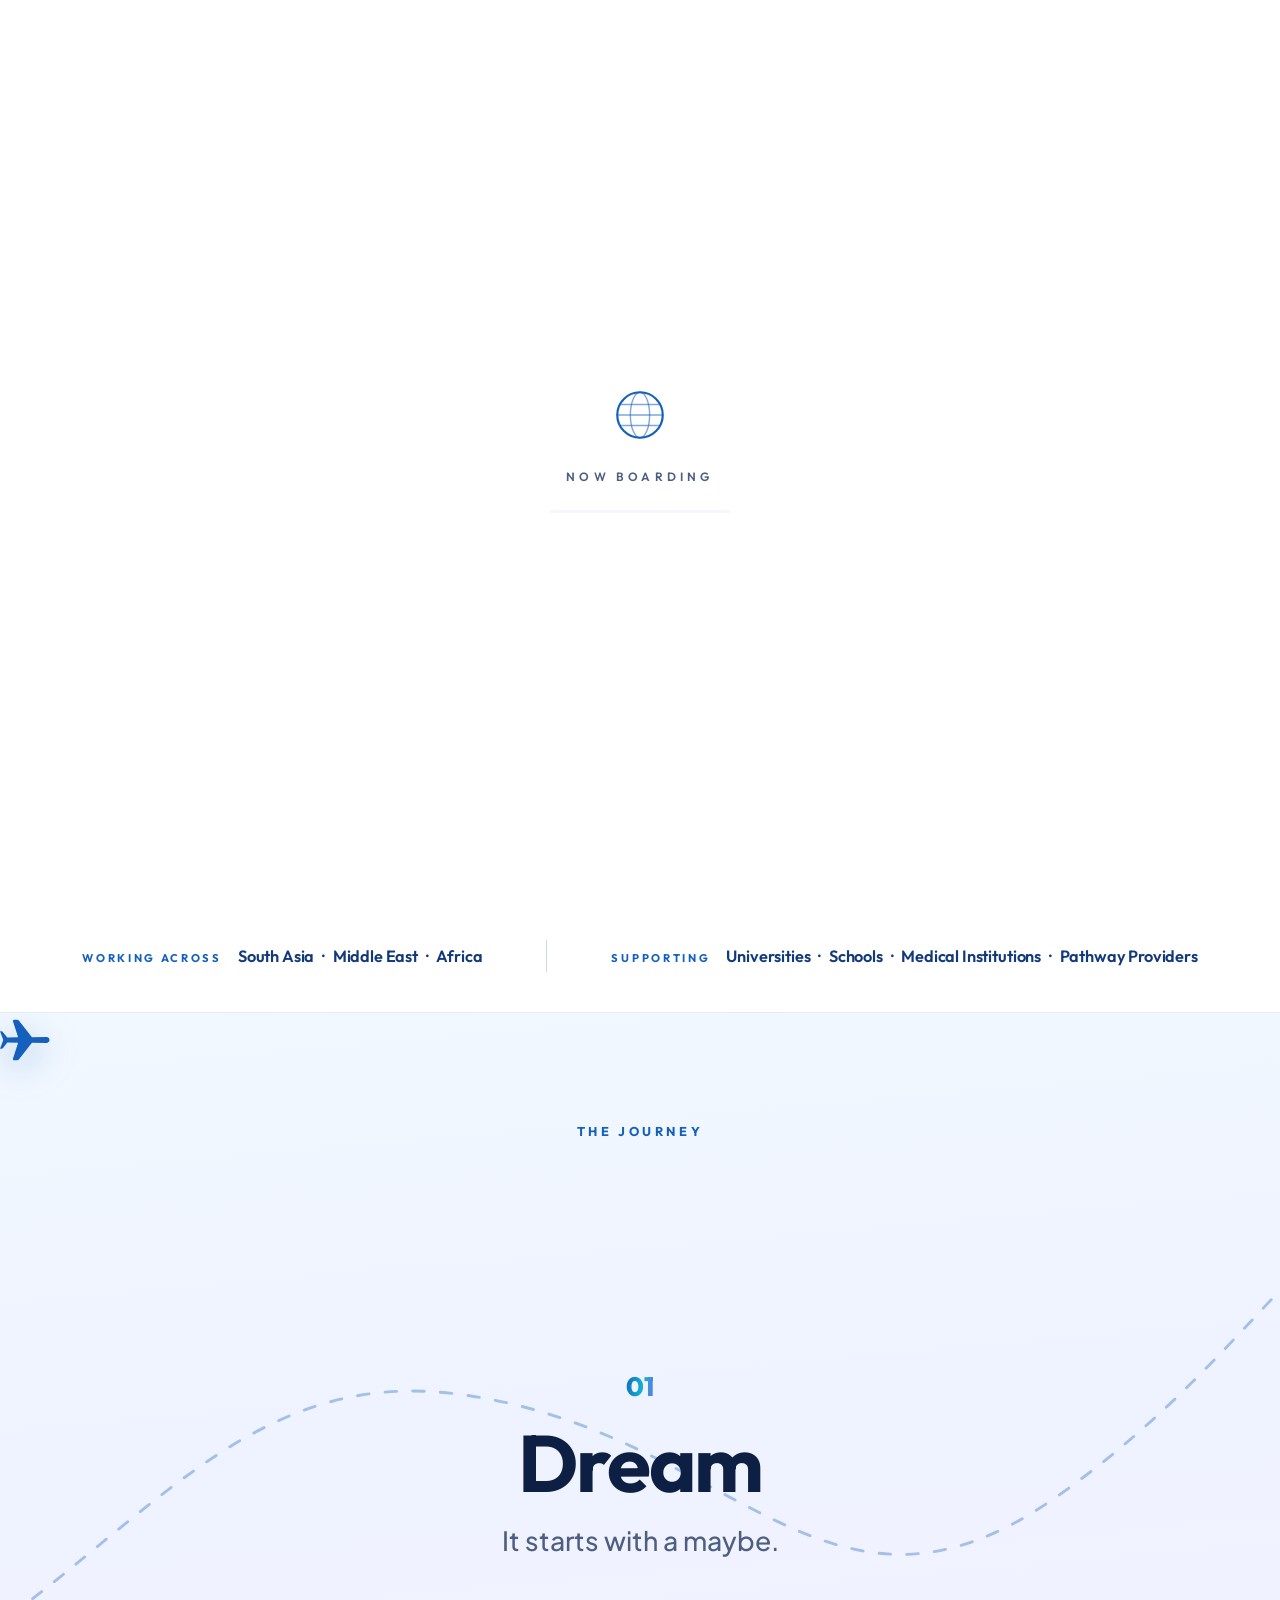
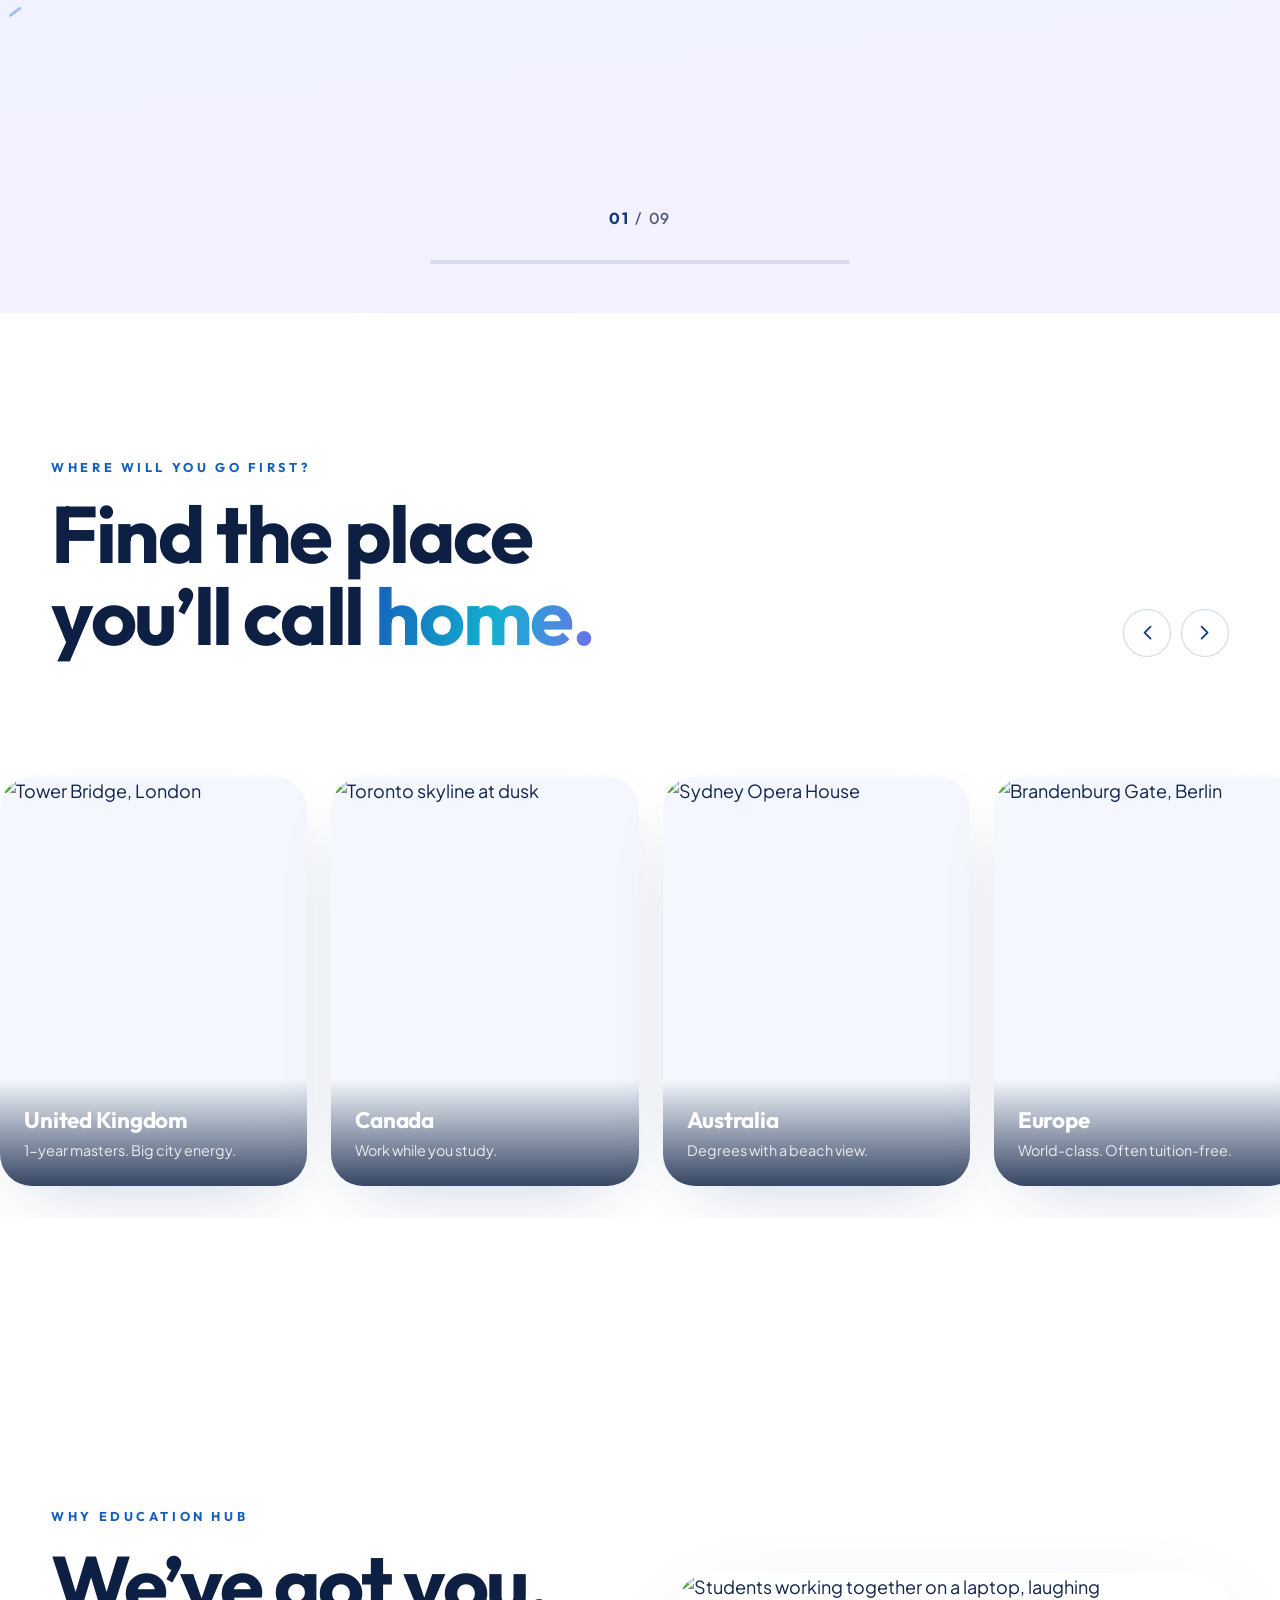
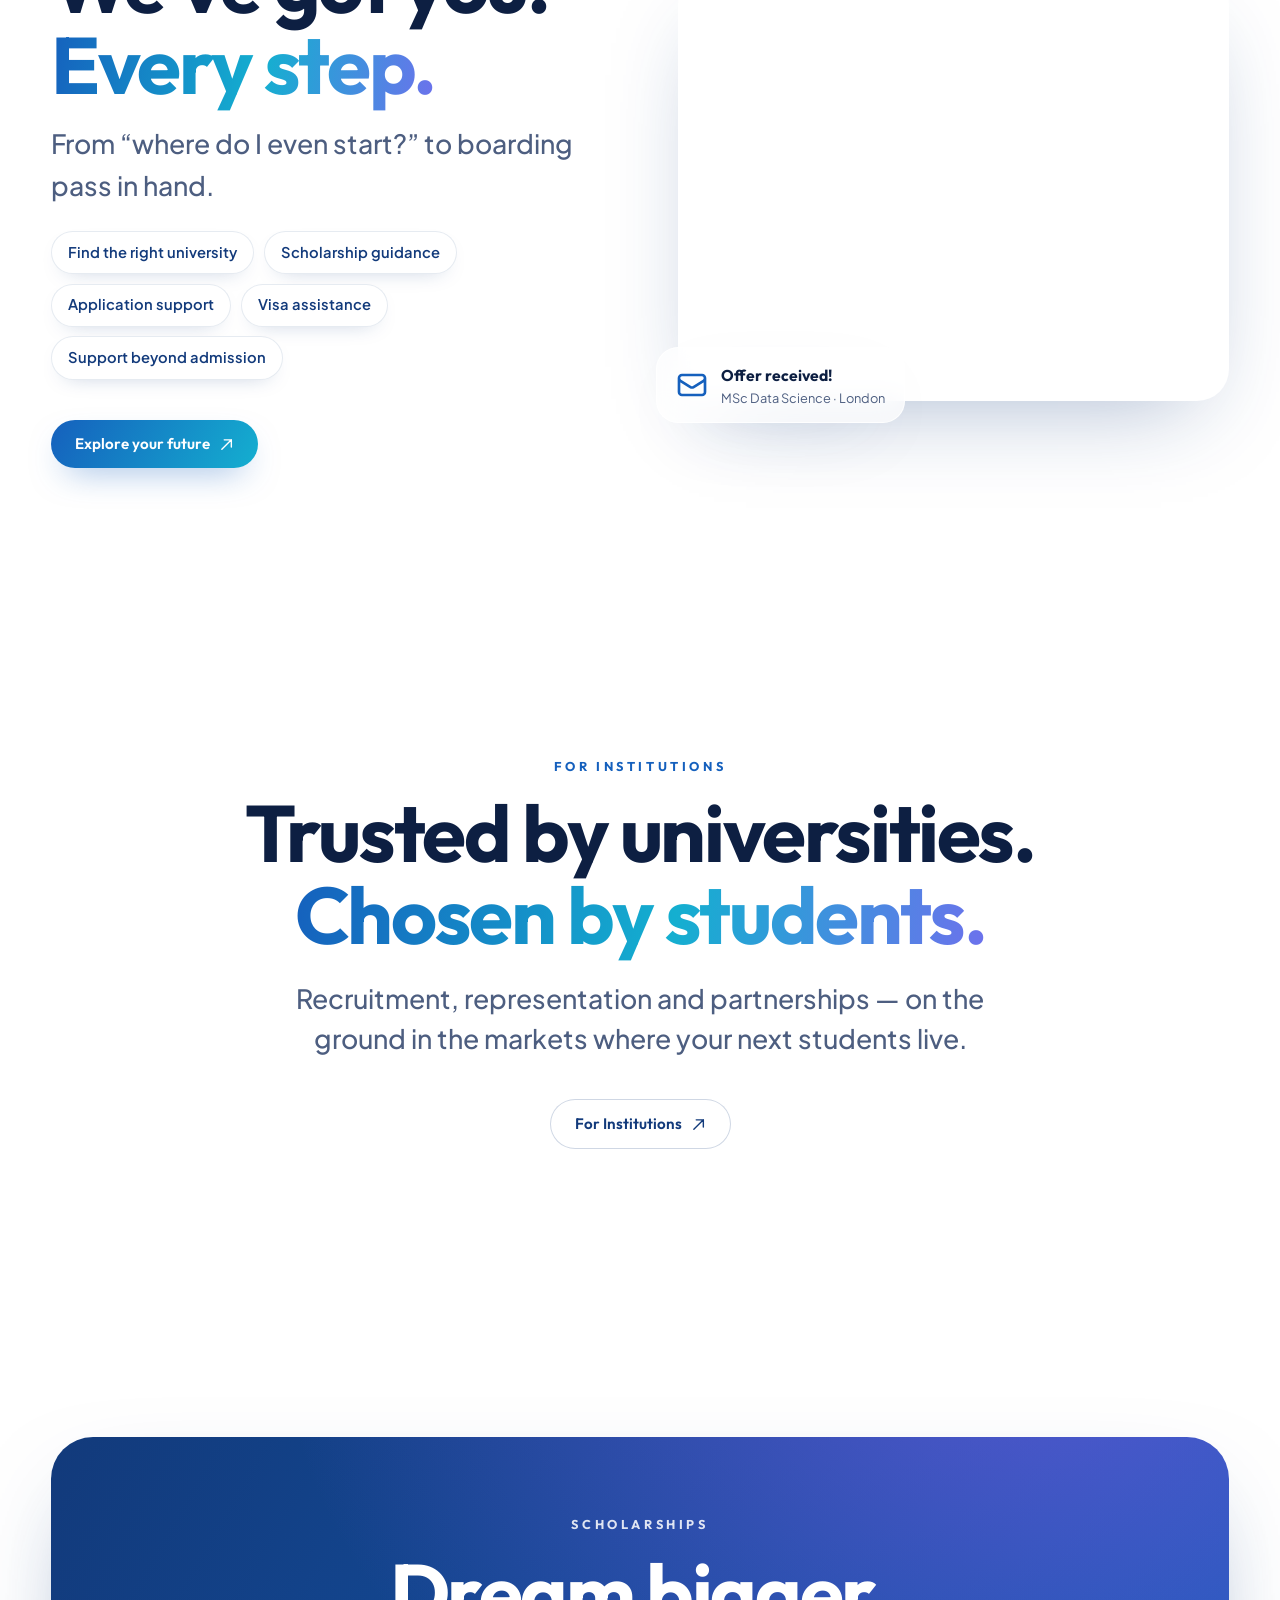
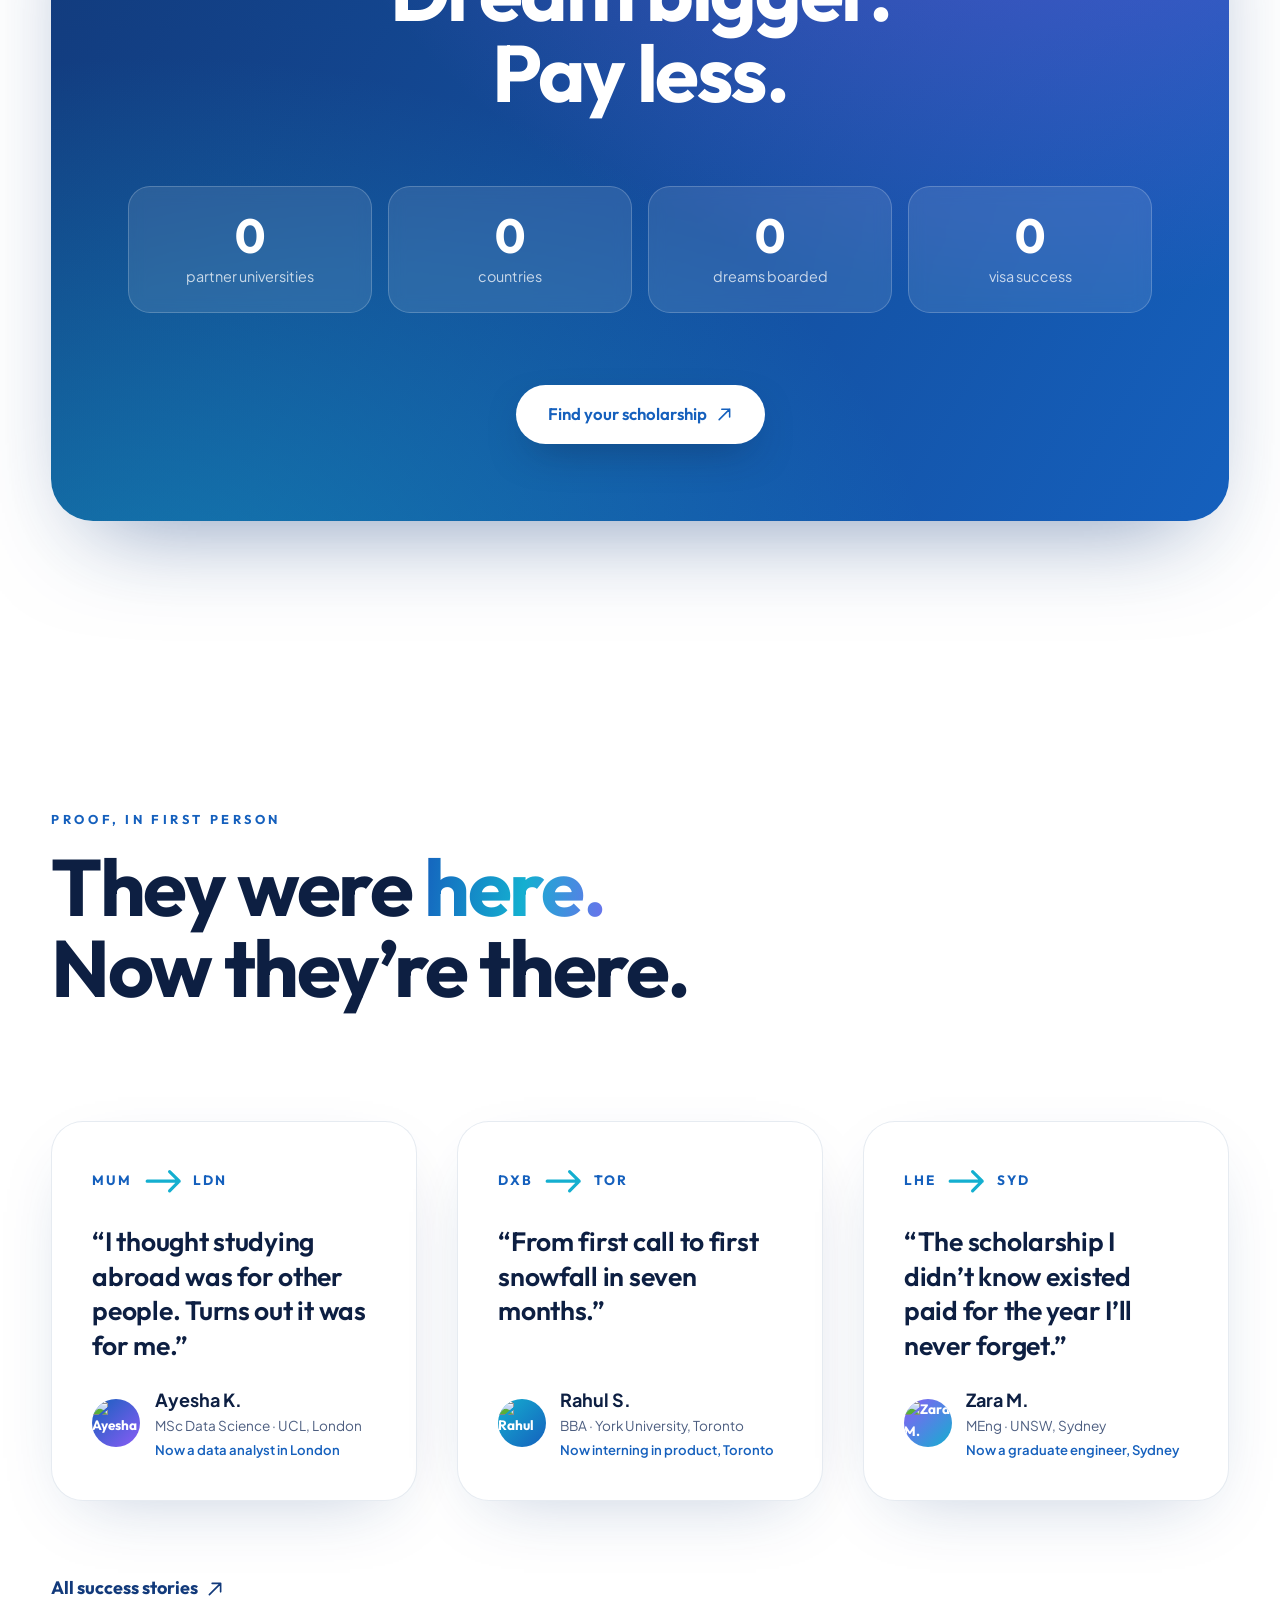
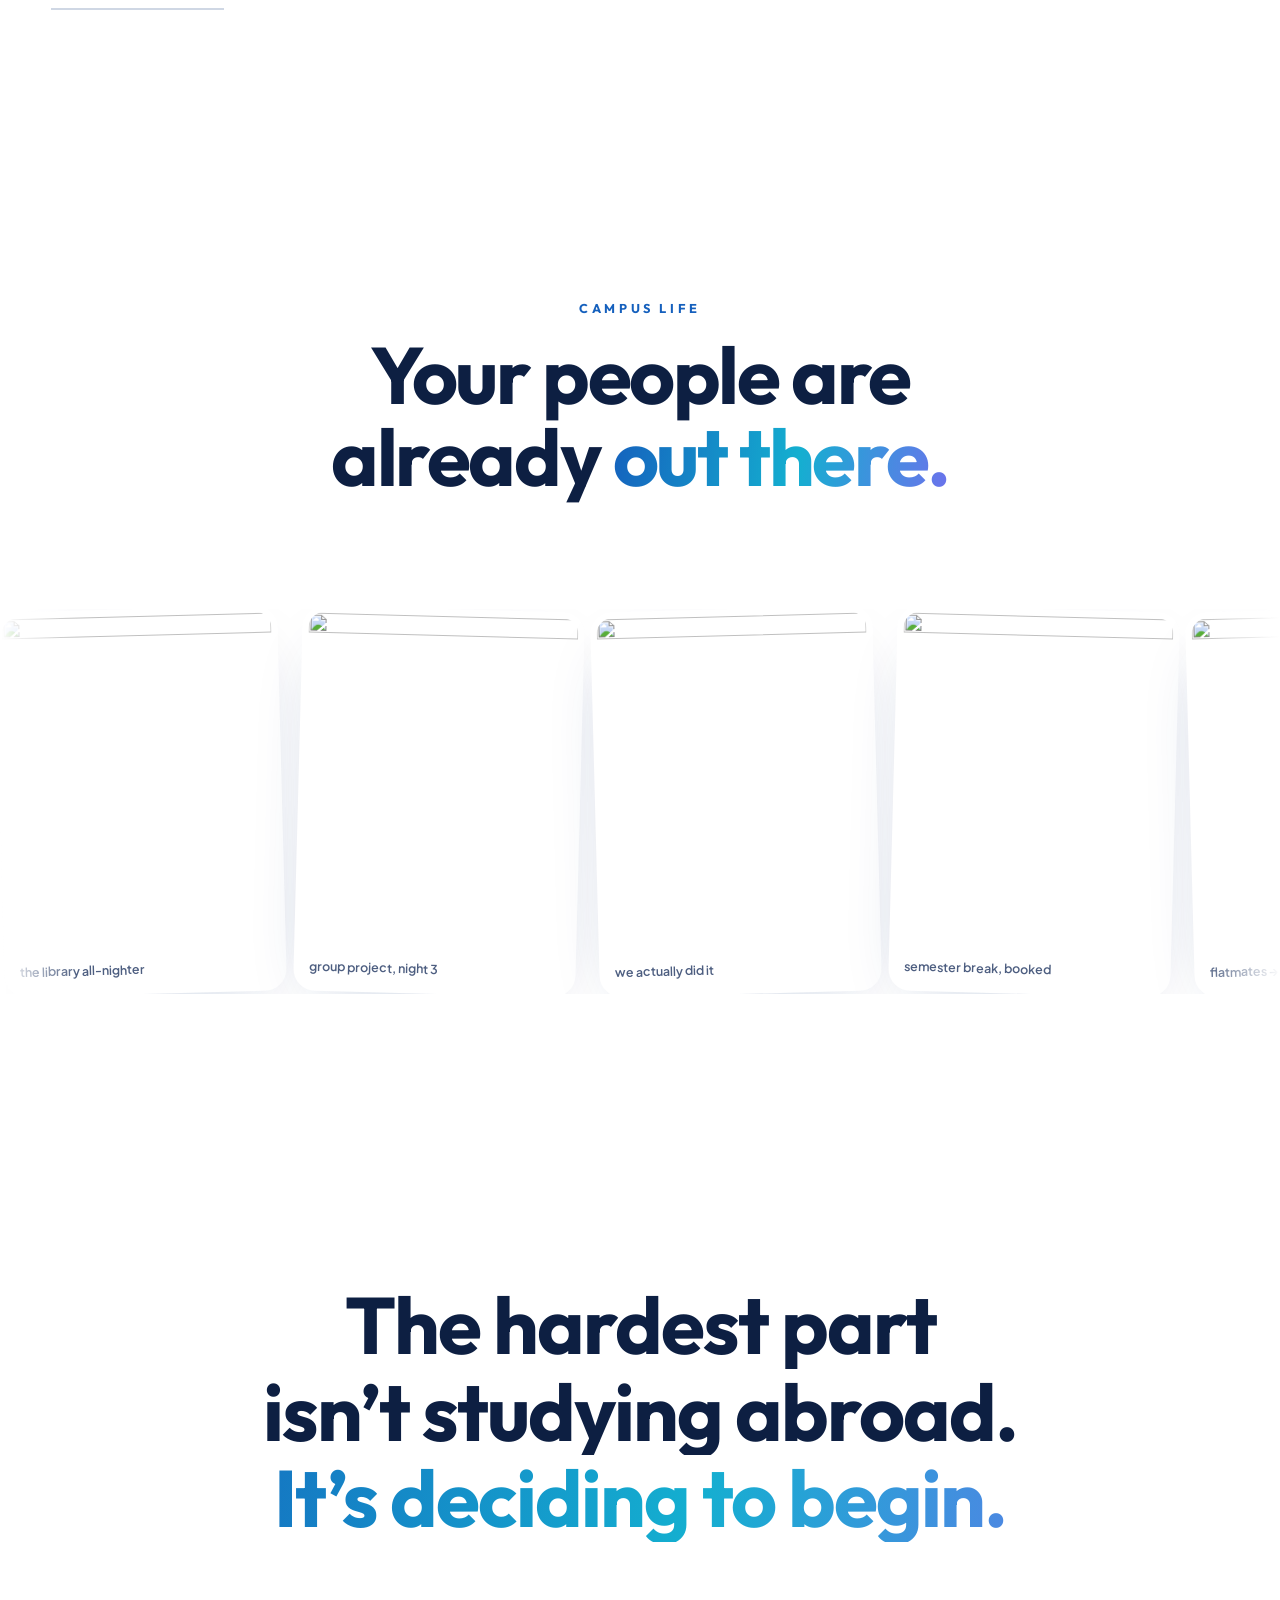
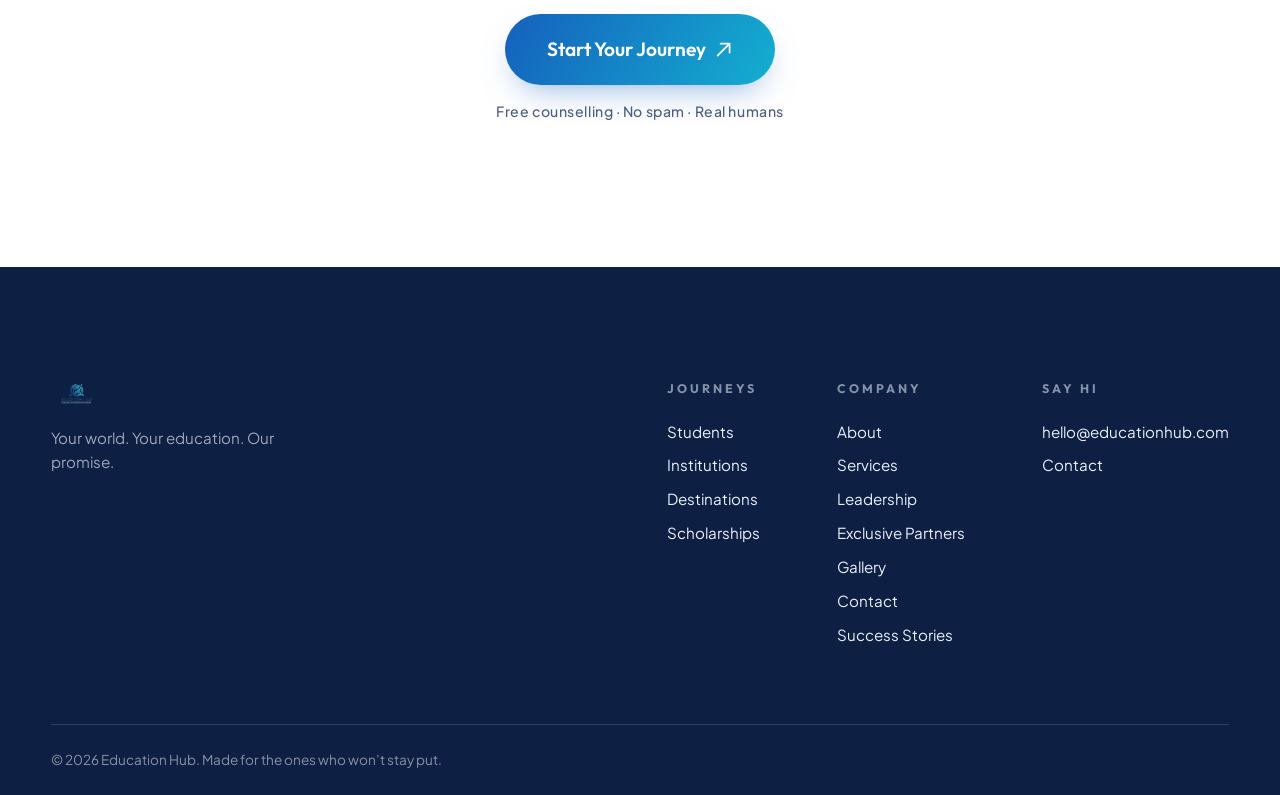
==== index.html @ 05cc9821 "Complete current website build before final refinements Static site: index, about, students, institu" ====
<!DOCTYPE html>
<html lang="en">
<head>
  <meta charset="UTF-8">
  <meta name="viewport" content="width=device-width, initial-scale=1.0">
  <title>Education Hub — Your Next Chapter Begins Beyond Borders</title>
  <meta name="description" content="Education Hub guides students to the right campus abroad — and represents universities, schools and pathway providers in the markets where their next students live. Recruitment, representation, partnerships.">
  <link rel="preconnect" href="https://fonts.googleapis.com">
  <link rel="preconnect" href="https://fonts.gstatic.com" crossorigin>
  <link href="https://fonts.googleapis.com/css2?family=Outfit:wght@500;600;700&family=Plus+Jakarta+Sans:wght@400;500;600;700&display=swap" rel="stylesheet">
  <link href="https://api.fontshare.com/v2/css?f[]=satoshi@500,700&display=swap" rel="stylesheet">
  <link rel="stylesheet" href="css/style.css">
</head>
<body>

  <a class="skip-link" href="#main">Skip to main content</a>

  <!-- ══════════ PRELOADER · "Now boarding" ══════════ -->
  <div class="preloader" id="preloader" aria-hidden="true">
    <div class="preloader-inner">
      <div class="preloader-mark">
        <svg viewBox="0 0 64 64" fill="none" aria-hidden="true">
          <circle cx="32" cy="32" r="26" stroke="currentColor" stroke-width="2.5"/>
          <ellipse cx="32" cy="32" rx="11" ry="26" stroke="currentColor" stroke-width="1.6" opacity=".55"/>
          <path d="M6 32h52M10.5 20h43M10.5 44h43" stroke="currentColor" stroke-width="1.6" opacity=".55"/>
        </svg>
      </div>
      <p class="preloader-word">NOW&nbsp;BOARDING</p>
      <div class="preloader-bar"><span></span></div>
    </div>
  </div>

  <!-- ══════════ GLOBE · the connecting thread ══════════ -->
  <canvas id="globe" aria-hidden="true"></canvas>
  <div class="sky-blobs" aria-hidden="true"><i class="blob b1"></i><i class="blob b2"></i></div>

  <!-- ══════════ NAV ══════════ -->
  <header class="nav" id="nav">
    
     <a href="index.html" class="nav-brand flex" aria-label="Education Hub — home">
  <img src="assets/logo.png" alt="Education Hub" class="nav-logo">
</a>
    <nav class="nav-links" aria-label="Primary">
      <a href="about.html">About</a>
      <a href="#universities">Services</a>
      <a href="students.html">Students</a>
      <a href="institutions.html">Institutions</a>
      <a href="partners.html">Partners</a>
      <a href="gallery.html">Gallery</a>
      <a href="#stories">Stories</a>
      <a href="contact.html">Contact</a>
    </nav>
    <a href="#cta" class="btn btn-primary nav-cta magnetic">Start Your Journey
      <svg viewBox="0 0 24 24" fill="none" stroke="currentColor" stroke-width="2.2" aria-hidden="true"><path stroke-linecap="round" stroke-linejoin="round" d="M4.5 19.5l15-15m0 0H8.25m11.25 0v11.25"/></svg>
    </a>
    <button class="nav-toggle" aria-expanded="false" aria-controls="mobile-menu" aria-label="Open menu"><span></span><span></span></button>
  </header>

  <div class="mobile-menu" id="mobile-menu" aria-hidden="true">
    <nav aria-label="Mobile">
      <a href="about.html">About</a>
      <a href="students.html">Students</a>
      <a href="institutions.html">Institutions</a>
      <a href="#destinations">Destinations</a>
      <a href="#stories">Stories</a>
      <a href="contact.html">Contact</a>
      <a href="#cta" class="btn btn-primary">Start Your Journey</a>
    </nav>
  </div>

  <main id="main">

    <!-- ══════════ 01 · DREAM — Hero: memory stack + editorial copy ══════════ -->
    <section class="hero" id="hero" aria-labelledby="hero-title">
      <div class="hero-grid">

        <!-- printed memories, placed one on top of another (DOM order: back → front) -->
        <div class="memory-stack" aria-hidden="true">
          <figure class="mem-card">
            <img src="https://images.unsplash.com/photo-1517486808906-6ca8b3f04846?auto=format&fit=crop&w=560&q=72" alt="" width="560" height="700" loading="lazy">
            <figcaption>Campus Life</figcaption>
          </figure>
          <figure class="mem-card">
            <img src="https://images.unsplash.com/photo-1522202176988-66273c2fd55f?auto=format&fit=crop&w=560&q=72" alt="" width="560" height="700" loading="lazy">
            <figcaption>Offer Received</figcaption>
          </figure>
          <figure class="mem-card">
            <img src="https://images.unsplash.com/photo-1529156069898-49953e39b3ac?auto=format&fit=crop&w=560&q=72" alt="" width="560" height="700" loading="lazy">
            <figcaption>Found My People</figcaption>
          </figure>
          <figure class="mem-card">
            <img src="https://images.unsplash.com/photo-1436491865332-7a61a109cc05?auto=format&fit=crop&w=560&q=72" alt="" width="560" height="700" loading="eager">
            <figcaption>New Beginnings</figcaption>
          </figure>
          <figure class="mem-card">
            <img src="https://images.unsplash.com/photo-1523580494863-6f3031224c94?auto=format&fit=crop&w=560&q=72" alt="" width="560" height="700" loading="eager">
            <figcaption>Graduation Day</figcaption>
          </figure>
        </div>

        <div class="hero-copy">
          <h1 id="hero-title" class="hero-title">
            <span class="line">Your next chapter</span>
            <span class="line">begins <em class="grad-text">beyond borders</em>.</span>
          </h1>
          <p class="hero-sub reveal-line">We help students study abroad — admissions, scholarships and visas, handled.</p>
          <div class="journey-builder" role="group" aria-label="Start your journey">
            <label class="jb-label" for="jb-level">I want to study</label>
            <span class="jb-select">
              <select id="jb-level">
                <option>Masters</option><option>Bachelors</option><option>MBA</option><option>PhD</option>
              </select>
            </span>
            <label class="jb-label" for="jb-dest">in</label>
            <span class="jb-select">
              <select id="jb-dest">
                <option>Canada</option><option>the UK</option><option>Australia</option><option>Europe</option><option>the Middle East</option>
              </select>
            </span>
            <a href="#journey" class="btn btn-primary magnetic">Start Your Journey
              <svg viewBox="0 0 24 24" fill="none" stroke="currentColor" stroke-width="2.2" aria-hidden="true"><path stroke-linecap="round" stroke-linejoin="round" d="M4.5 19.5l15-15m0 0H8.25m11.25 0v11.25"/></svg>
            </a>
          </div>
          <p class="hero-trust">600+ universities&ensp;·&ensp;20+ countries&ensp;·&ensp;Free counselling</p>
        </div>

      </div>
      <div class="hero-scroll" aria-hidden="true"><span>scroll</span><i></i></div>
    </section>

    <!-- ══════════ Trust strip · quiet credibility ══════════ -->
    <section class="trust" aria-label="Where we work and who we support">
      <div class="trust-inner">
        <div class="trust-row">
          <span class="trust-label">Working across</span>
          <p>South Asia&ensp;·&ensp;Middle East&ensp;·&ensp;Africa</p>
        </div>
        <i class="trust-div" aria-hidden="true"></i>
        <div class="trust-row">
          <span class="trust-label">Supporting</span>
          <p>Universities&ensp;·&ensp;Schools&ensp;·&ensp;Medical Institutions&ensp;·&ensp;Pathway Providers</p>
        </div>
      </div>
    </section>

    <!-- ══════════ 02 · THE JOURNEY — one immersive sequence ══════════ -->
    <section class="journey" id="journey" aria-labelledby="journey-title">
      <div class="journey-pin">
        <h2 id="journey-title" class="visually-hidden">Your journey, stage by stage</h2>

        <svg class="flight-svg" viewBox="0 0 1440 780" preserveAspectRatio="xMidYMid slice" aria-hidden="true">
          <path id="flightPath" class="flight-path" d="M-60,640 C240,560 320,300 560,330 S880,560 1080,420 S1320,120 1520,90" fill="none"/>
        </svg>
        <div class="plane" aria-hidden="true">
          <svg viewBox="0 0 48 48" fill="none"><path d="M44 24c0-1.5-1.2-2.6-2.7-2.6l-12.9.1L16.9 6.9c-.4-.5-1-.9-1.7-.9h-2.7c-.7 0-1.2.7-1 1.4l4.6 14.2-9.6.1-3.8-4.7c-.3-.4-.8-.7-1.4-.7H0l2.9 7.7L0 31.7h1.3c.6 0 1.1-.3 1.4-.7l3.8-4.7 9.6.1-4.6 14.2c-.2.7.3 1.4 1 1.4h2.7c.7 0 1.3-.4 1.7-.9l11.5-14.6 12.9.1c1.5 0 2.7-1.1 2.7-2.6z" fill="currentColor"/></svg>
        </div>

        <p class="journey-kicker" aria-hidden="true">The journey</p>
        <div class="journey-hud" aria-hidden="true"><span class="j-now">01</span><em>/</em><span>09</span></div>

        <div class="stages">
          <article class="stage is-active">
            <span class="stage-num">01</span>
            <h3>Dream</h3>
            <p>It starts with a maybe.</p>
          </article>
          <article class="stage">
            <span class="stage-num">02</span>
            <h3>Choose your destination</h3>
            <p>20+ countries. One will feel like home.</p>
          </article>
          <article class="stage">
            <span class="stage-num">03</span>
            <h3>Find your university</h3>
            <p>600+ options, shortlisted down to <em>yours</em>.</p>
          </article>
          <article class="stage">
            <span class="stage-num">04</span>
            <h3>Apply</h3>
            <p>We handle the paperwork. You keep dreaming.</p>
          </article>
          <article class="stage">
            <span class="stage-num">05</span>
            <h3>The offer letter</h3>
            <p>The email that changes everything.</p>
          </article>
          <article class="stage">
            <span class="stage-num">06</span>
            <h3>Visa</h3>
            <p>Stamped. Sorted. Stress-free.</p>
          </article>
          <article class="stage">
            <span class="stage-num">07</span>
            <h3>Take off</h3>
            <p>Window seat to your future.</p>
          </article>
          <article class="stage">
            <span class="stage-num">08</span>
            <h3>Graduate</h3>
            <p>The cap. The gown. The photo they’ll frame.</p>
          </article>
          <article class="stage">
            <span class="stage-num">09</span>
            <h3>Career</h3>
            <p>Your story is just getting started.</p>
          </article>
        </div>

        <div class="journey-bar" aria-hidden="true"><span class="journey-progress"></span></div>
      </div>
    </section>

    <!-- ══════════ 03 · DESTINATIONS — photo rail ══════════ -->
    <section class="destinations" id="destinations" aria-labelledby="dest-title">
      <header class="section-head head-split">
        <div>
          <p class="kicker">Where will you go first?</p>
          <h2 id="dest-title" class="h2">Find the place<br>you’ll call <span class="grad-text">home.</span></h2>
        </div>
        <div class="rail-nav" aria-hidden="false">
          <button class="rail-btn rail-prev" aria-label="Previous destinations"><svg viewBox="0 0 24 24" fill="none" stroke="currentColor" stroke-width="2.2"><path stroke-linecap="round" stroke-linejoin="round" d="M15.75 19.5L8.25 12l7.5-7.5"/></svg></button>
          <button class="rail-btn rail-next" aria-label="More destinations"><svg viewBox="0 0 24 24" fill="none" stroke="currentColor" stroke-width="2.2"><path stroke-linecap="round" stroke-linejoin="round" d="M8.25 4.5l7.5 7.5-7.5 7.5"/></svg></button>
        </div>
      </header>
      <div class="rail" tabindex="0" role="region" aria-label="Study destinations — scroll horizontally">
        <a href="#" class="dest-card">
          <img src="https://images.unsplash.com/photo-1513635269975-59663e0ac1ad?auto=format&fit=crop&w=680&q=70" alt="Tower Bridge, London" width="680" height="900" loading="lazy">
          <div class="dest-meta"><h3>United Kingdom</h3><p>1-year masters. Big city energy.</p></div>
        </a>
        <a href="#" class="dest-card">
          <img src="https://images.unsplash.com/photo-1517935706615-2717063c2225?auto=format&fit=crop&w=680&q=70" alt="Toronto skyline at dusk" width="680" height="900" loading="lazy">
          <div class="dest-meta"><h3>Canada</h3><p>Work while you study.</p></div>
        </a>
        <a href="#" class="dest-card">
          <img src="https://images.unsplash.com/photo-1506973035872-a4ec16b8e8d9?auto=format&fit=crop&w=680&q=70" alt="Sydney Opera House" width="680" height="900" loading="lazy">
          <div class="dest-meta"><h3>Australia</h3><p>Degrees with a beach view.</p></div>
        </a>
        <a href="#" class="dest-card">
          <img src="https://images.unsplash.com/photo-1560969184-10fe8719e047?auto=format&fit=crop&w=680&q=70" alt="Brandenburg Gate, Berlin" width="680" height="900" loading="lazy">
          <div class="dest-meta"><h3>Europe</h3><p>World-class. Often tuition-free.</p></div>
        </a>
        <a href="#" class="dest-card">
          <img src="https://images.unsplash.com/photo-1512453979798-5ea266f8880c?auto=format&fit=crop&w=680&q=70" alt="Dubai skyline" width="680" height="900" loading="lazy">
          <div class="dest-meta"><h3>Middle East</h3><p>The future, two time zones away.</p></div>
        </a>
        <a href="#" class="dest-card dest-more">
          <div class="dest-more-inner">
            <h3>Every destination</h3>
            <p>Explore where we work</p>
            <svg viewBox="0 0 24 24" fill="none" stroke="currentColor" stroke-width="2.2" aria-hidden="true"><path stroke-linecap="round" stroke-linejoin="round" d="M4.5 19.5l15-15m0 0H8.25m11.25 0v11.25"/></svg>
          </div>
        </a>
      </div>
    </section>

    <!-- ══════════ 04 · FOR STUDENTS — image right ══════════ -->
    <section class="split" id="students" aria-labelledby="students-title">
      <div class="split-grid">
        <div class="split-copy">
          <p class="kicker">Why Education Hub</p>
          <h2 id="students-title" class="h2">We’ve got you.<br><span class="grad-text">Every step.</span></h2>
          <p class="split-sub">From “where do I even start?” to boarding pass in hand.</p>
          <ul class="chip-list">
            <li>Find the right university</li>
            <li>Scholarship guidance</li>
            <li>Application support</li>
            <li>Visa assistance</li>
            <li>Support beyond admission</li>
          </ul>
          <a href="#" class="btn btn-primary magnetic">Explore your future
            <svg viewBox="0 0 24 24" fill="none" stroke="currentColor" stroke-width="2.2" aria-hidden="true"><path stroke-linecap="round" stroke-linejoin="round" d="M4.5 19.5l15-15m0 0H8.25m11.25 0v11.25"/></svg>
          </a>
        </div>
        <div class="split-media">
          <img src="https://images.unsplash.com/photo-1522202176988-66273c2fd55f?auto=format&fit=crop&w=900&q=70" alt="Students working together on a laptop, laughing" width="900" height="700" loading="lazy">
          <div class="media-card mc-offer" aria-hidden="true">
            <svg viewBox="0 0 24 24" fill="none" stroke="currentColor" stroke-width="2"><path stroke-linecap="round" stroke-linejoin="round" d="M21.75 6.75v10.5a2.25 2.25 0 01-2.25 2.25h-15a2.25 2.25 0 01-2.25-2.25V6.75m19.5 0A2.25 2.25 0 0019.5 4.5h-15a2.25 2.25 0 00-2.25 2.25m19.5 0v.243a2.25 2.25 0 01-1.07 1.916l-7.5 4.615a2.25 2.25 0 01-2.36 0L3.32 8.91a2.25 2.25 0 01-1.07-1.916V6.75"/></svg>
            <div><b>Offer received!</b><p>MSc Data Science · London</p></div>
          </div>
        </div>
      </div>
    </section>

    <!-- ══════════ 05 · INSTITUTIONS — one quiet, credible moment ══════════ -->
    <section class="cred" id="universities" aria-labelledby="uni-title">
      <p class="kicker">For institutions</p>
      <h2 id="uni-title" class="h2">Trusted by universities.<br><span class="grad-text">Chosen by students.</span></h2>
      <p class="cred-sub">Recruitment, representation and partnerships — on the ground in the markets where your next students live.</p>
      <a href="#" class="btn btn-ghost magnetic">For Institutions
        <svg viewBox="0 0 24 24" fill="none" stroke="currentColor" stroke-width="2.2" aria-hidden="true"><path stroke-linecap="round" stroke-linejoin="round" d="M4.5 19.5l15-15m0 0H8.25m11.25 0v11.25"/></svg>
      </a>
    </section>

    <!-- ══════════ 06 · SCHOLARSHIPS — full-bleed gradient band ══════════ -->
    <section class="band" id="scholarships" aria-labelledby="band-title">
      <div class="band-inner">
        <p class="kicker kicker-light">Scholarships</p>
        <h2 id="band-title" class="band-title">Dream bigger.<br>Pay less.</h2>
        <div class="band-stats">
          <div class="num-card"><span class="num" data-count="600" data-suffix="+">0</span><p>partner universities</p></div>
          <div class="num-card"><span class="num" data-count="20" data-suffix="+">0</span><p>countries</p></div>
          <div class="num-card"><span class="num" data-count="10" data-suffix="k+">0</span><p>dreams boarded</p></div>
          <div class="num-card"><span class="num" data-count="95" data-suffix="%">0</span><p>visa success</p></div>
        </div>
        <a href="#" class="btn btn-light btn-lg magnetic">Find your scholarship
          <svg viewBox="0 0 24 24" fill="none" stroke="currentColor" stroke-width="2.2" aria-hidden="true"><path stroke-linecap="round" stroke-linejoin="round" d="M4.5 19.5l15-15m0 0H8.25m11.25 0v11.25"/></svg>
        </a>
      </div>
    </section>

    <!-- ══════════ 07 · STORIES ══════════ -->
    <section class="stories" id="stories" aria-labelledby="stories-title">
      <header class="section-head">
        <p class="kicker">Proof, in first person</p>
        <h2 id="stories-title" class="h2">They were <span class="grad-text">here.</span><br>Now they’re there.</h2>
      </header>
      <div class="stories-row">
        <article class="story-card tilt">
          <div class="story-route" aria-hidden="true"><span>MUM</span><svg viewBox="0 0 24 24" fill="none" stroke="currentColor" stroke-width="2"><path stroke-linecap="round" d="M2 12h20m0 0l-6-6m6 6l-6 6"/></svg><span>LDN</span></div>
          <blockquote>“I thought studying abroad was for other people. Turns out it was for me.”</blockquote>
          <footer>
            <div class="avatar av-1"><img src="https://images.unsplash.com/photo-1494790108377-be9c29b29330?auto=format&fit=crop&w=160&q=70" alt="Ayesha K." width="160" height="160" loading="lazy"></div>
            <div><b>Ayesha K.</b><p>MSc Data Science · UCL, London</p><p class="story-now">Now a data analyst in London</p></div>
          </footer>
        </article>
        <article class="story-card tilt">
          <div class="story-route" aria-hidden="true"><span>DXB</span><svg viewBox="0 0 24 24" fill="none" stroke="currentColor" stroke-width="2"><path stroke-linecap="round" d="M2 12h20m0 0l-6-6m6 6l-6 6"/></svg><span>TOR</span></div>
          <blockquote>“From first call to first snowfall in seven months.”</blockquote>
          <footer>
            <div class="avatar av-2"><img src="https://images.unsplash.com/photo-1507003211169-0a1dd7228f2d?auto=format&fit=crop&w=160&q=70" alt="Rahul S." width="160" height="160" loading="lazy"></div>
            <div><b>Rahul S.</b><p>BBA · York University, Toronto</p><p class="story-now">Now interning in product, Toronto</p></div>
          </footer>
        </article>
        <article class="story-card tilt">
          <div class="story-route" aria-hidden="true"><span>LHE</span><svg viewBox="0 0 24 24" fill="none" stroke="currentColor" stroke-width="2"><path stroke-linecap="round" d="M2 12h20m0 0l-6-6m6 6l-6 6"/></svg><span>SYD</span></div>
          <blockquote>“The scholarship I didn’t know existed paid for the year I’ll never forget.”</blockquote>
          <footer>
            <div class="avatar av-3"><img src="https://images.unsplash.com/photo-1438761681033-6461ffad8d80?auto=format&fit=crop&w=160&q=70" alt="Zara M." width="160" height="160" loading="lazy"></div>
            <div><b>Zara M.</b><p>MEng · UNSW, Sydney</p><p class="story-now">Now a graduate engineer, Sydney</p></div>
          </footer>
        </article>
      </div>
      <a href="#" class="link-more magnetic">All success stories
        <svg viewBox="0 0 24 24" fill="none" stroke="currentColor" stroke-width="2.2" aria-hidden="true"><path stroke-linecap="round" stroke-linejoin="round" d="M4.5 19.5l15-15m0 0H8.25m11.25 0v11.25"/></svg>
      </a>
    </section>

    <!-- ══════════ 08 · CAMPUS LIFE — photo strip ══════════ -->
    <section class="life" id="life" aria-labelledby="life-title">
      <header class="section-head head-center">
        <p class="kicker">Campus life</p>
        <h2 id="life-title" class="h2">Your people are<br>already <span class="grad-text">out there.</span></h2>
      </header>
      <div class="life-strip" aria-hidden="true">
        <div class="life-track">
          <figure><img src="https://images.unsplash.com/photo-1521587760476-6c12a4b040da?auto=format&fit=crop&w=640&q=70" alt="" loading="lazy"><figcaption>the library all-nighter</figcaption></figure>
          <figure><img src="https://images.unsplash.com/photo-1523240795612-9a054b0db644?auto=format&fit=crop&w=640&q=70" alt="" loading="lazy"><figcaption>group project, night 3</figcaption></figure>
          <figure><img src="https://images.unsplash.com/photo-1571260899304-425eee4c7efc?auto=format&fit=crop&w=640&q=70" alt="" loading="lazy"><figcaption>we actually did it</figcaption></figure>
          <figure><img src="https://images.unsplash.com/photo-1488646953014-85cb44e25828?auto=format&fit=crop&w=640&q=70" alt="" loading="lazy"><figcaption>semester break, booked</figcaption></figure>
          <figure><img src="https://images.unsplash.com/photo-1529156069898-49953e39b3ac?auto=format&fit=crop&w=640&q=70" alt="" loading="lazy"><figcaption>flatmates → family</figcaption></figure>
          <figure><img src="https://images.unsplash.com/photo-1496442226666-8d4d0e62e6e9?auto=format&fit=crop&w=640&q=70" alt="" loading="lazy"><figcaption>new city, who dis</figcaption></figure>
          <figure><img src="https://images.unsplash.com/photo-1521587760476-6c12a4b040da?auto=format&fit=crop&w=640&q=70" alt="" loading="lazy"><figcaption>the library all-nighter</figcaption></figure>
          <figure><img src="https://images.unsplash.com/photo-1523240795612-9a054b0db644?auto=format&fit=crop&w=640&q=70" alt="" loading="lazy"><figcaption>group project, night 3</figcaption></figure>
          <figure><img src="https://images.unsplash.com/photo-1571260899304-425eee4c7efc?auto=format&fit=crop&w=640&q=70" alt="" loading="lazy"><figcaption>we actually did it</figcaption></figure>
          <figure><img src="https://images.unsplash.com/photo-1488646953014-85cb44e25828?auto=format&fit=crop&w=640&q=70" alt="" loading="lazy"><figcaption>semester break, booked</figcaption></figure>
          <figure><img src="https://images.unsplash.com/photo-1529156069898-49953e39b3ac?auto=format&fit=crop&w=640&q=70" alt="" loading="lazy"><figcaption>flatmates → family</figcaption></figure>
          <figure><img src="https://images.unsplash.com/photo-1496442226666-8d4d0e62e6e9?auto=format&fit=crop&w=640&q=70" alt="" loading="lazy"><figcaption>new city, who dis</figcaption></figure>
        </div>
      </div>
    </section>

    <!-- ══════════ 09 · FINAL CTA ══════════ -->
    <section class="cta" id="cta" aria-labelledby="cta-title">
      <h2 id="cta-title" class="cta-title">
        <span class="line">The hardest part</span>
        <span class="line">isn’t studying abroad.</span>
        <span class="line accent">It’s deciding to begin.</span>
      </h2>
      <div class="cta-actions">
        <a href="#" class="btn btn-primary btn-xl magnetic">Start Your Journey
          <svg viewBox="0 0 24 24" fill="none" stroke="currentColor" stroke-width="2.2" aria-hidden="true"><path stroke-linecap="round" stroke-linejoin="round" d="M4.5 19.5l15-15m0 0H8.25m11.25 0v11.25"/></svg>
        </a>
        <p class="cta-note">Free counselling · No spam · Real humans</p>
      </div>
    </section>
  </main>

  <!-- ══════════ FOOTER ══════════ -->
  <footer class="footer">
    <div class="footer-top">
      <div class="footer-brand">
        <a href="index.html" class="nav-brand footer-logo" aria-label="Education Hub — home">
          <img src="assets/logo.png" alt="Education Hub" class="nav-logo">
        </a>
        <p class="footer-tagline">Your world. Your education. Our promise.</p>
      </div>
      <nav class="footer-cols" aria-label="Footer">
        <div><h4>Journeys</h4><a href="students.html">Students</a><a href="#">Institutions</a><a href="#">Destinations</a><a href="#">Scholarships</a></div>
        <div><h4>Company</h4><a href="#">About</a><a href="#">Services</a><a href="#">Leadership</a><a href="partners.html">Exclusive Partners</a><a href="gallery.html">Gallery</a>
<a href="contact.html">Contact</a><a href="#">Success Stories</a></div>
        <div><h4>Say hi</h4><a href="mailto:hello@educationhub.com">hello@educationhub.com</a><a href="#">Contact</a></div>
      </nav>
    </div>
    <div class="footer-bottom">
      <p>© 2026 Education Hub. Made for the ones who won’t stay put.</p>
    </div>
  </footer>

  <script src="https://cdn.jsdelivr.net/npm/gsap@3.12.5/dist/gsap.min.js"></script>
  <script src="https://cdn.jsdelivr.net/npm/gsap@3.12.5/dist/ScrollTrigger.min.js"></script>
  <script src="https://cdn.jsdelivr.net/npm/gsap@3.12.5/dist/MotionPathPlugin.min.js"></script>
  <script src="https://cdn.jsdelivr.net/npm/lenis@1.1.14/dist/lenis.min.js"></script>
  <script src="js/main.js"></script>
</body>
</html>
---- css/style.css ----
/* ═══════════════════════════════════════════════════════════
   EDUCATION HUB · "DAYLIGHT" DESIGN SYSTEM — Iteration 2
   Bright, optimistic, premium. Built from the logo:
   globe + graduation cap + book, navy → azure → cyan.
   ═══════════════════════════════════════════════════════════ */

:root {
  /* color — from the brand logo */
  --navy-900: #0d1f42;
  --navy: #123a7b;
  --azure: #1560bd;
  --cyan: #14afd0;
  --sky: #38bdf8;
  --violet: #8b5cf6;
  --bg: #ffffff;
  --bg-soft: #f4f8fe;
  --text: #12234a;
  --text-dim: #4d5e80;
  --line: rgba(18, 58, 123, 0.10);
  --line-strong: rgba(18, 58, 123, 0.20);
  --glass: rgba(255, 255, 255, 0.72);
  --shadow-soft: 0 24px 70px -32px rgba(18, 58, 123, 0.28);
  --shadow-lift: 0 34px 90px -36px rgba(18, 58, 123, 0.38);

  /* type — Satoshi: editorial, confident, never loud */
  --font-display: "Satoshi", "Outfit", sans-serif;
  --font-body: "Plus Jakarta Sans", sans-serif;
  --step--1: clamp(0.8rem, 0.75rem + 0.2vw, 0.9rem);
  --step-0: clamp(1rem, 0.95rem + 0.25vw, 1.125rem);
  --step-1: clamp(1.25rem, 1.1rem + 0.7vw, 1.75rem);
  --step-2: clamp(1.8rem, 1.4rem + 2vw, 3.2rem);
  --step-3: clamp(2.6rem, 1.8rem + 4vw, 5.5rem);
  --step-4: clamp(3rem, 1.9rem + 5.4vw, 6.5rem);

  /* space — luxury comes from restraint */
  --sp-1: 0.5rem; --sp-2: 1rem; --sp-3: 1.5rem; --sp-4: 2.5rem;
  --sp-5: 4.5rem; --sp-6: 7rem; --sp-7: clamp(8rem, 16vh, 13rem);

  /* shape + motion */
  --r-sm: 14px; --r-md: 22px; --r-lg: 32px; --r-pill: 999px;
  --ease-out: cubic-bezier(0.22, 1, 0.36, 1);
  --t-fast: 180ms; --t-med: 320ms;

  --gutter: clamp(1.25rem, 4vw, 4rem);
  --maxw: 1280px;

  --grad-brand: linear-gradient(100deg, var(--azure) 0%, var(--cyan) 55%, var(--violet) 115%);
}

/* ─── reset-ish ─── */
*, *::before, *::after { box-sizing: border-box; margin: 0; padding: 0; }
html { scroll-behavior: smooth; }
html.lenis, html.lenis body { height: auto; }
.lenis.lenis-smooth { scroll-behavior: auto !important; }

body {
  font-family: var(--font-body);
  font-size: var(--step-0);
  line-height: 1.6;
  color: var(--text);
  background: var(--bg);
  overflow-x: hidden;
  -webkit-font-smoothing: antialiased;
}

img, svg { display: block; max-width: 100%; }
a { color: inherit; text-decoration: none; }
button { font: inherit; color: inherit; background: none; border: 0; cursor: pointer; }

:focus-visible { outline: 2px solid var(--azure); outline-offset: 3px; border-radius: 4px; }

.visually-hidden {
  position: absolute; width: 1px; height: 1px; overflow: hidden;
  clip: rect(0 0 0 0); white-space: nowrap;
}

.skip-link {
  position: fixed; top: -100px; left: 1rem; z-index: 200;
  background: var(--navy); color: #fff;
  padding: 0.6rem 1.2rem; border-radius: var(--r-pill); font-weight: 600;
  transition: top var(--t-fast) var(--ease-out);
}
.skip-link:focus { top: 1rem; }

/* ─── fixed layers: globe, sky blobs, cursor ─── */
#globe {
  position: fixed; inset: 0; width: 100%; height: 100%;
  z-index: 0; pointer-events: none;
}
.sky-blobs { position: fixed; inset: 0; z-index: -1; pointer-events: none; overflow: hidden; }
.blob { position: absolute; border-radius: 50%; filter: blur(100px); opacity: 0.32; }
.b1 { width: 44vw; height: 44vw; left: -12vw; top: -14vw; background: #d9edff; }
.b2 { width: 38vw; height: 38vw; right: -10vw; top: 22vh; background: #e9e2ff; }

main, .footer { position: relative; z-index: 3; }

/* ─── preloader ─── */
.preloader {
  position: fixed; inset: 0; z-index: 300;
  display: grid; place-items: center; background: var(--bg);
}
.preloader-inner { display: grid; place-items: center; gap: var(--sp-3); }
.preloader-mark { width: 56px; color: var(--azure); animation: spin 2.4s linear infinite; }
.preloader-word {
  font-family: var(--font-display); font-weight: 600; letter-spacing: 0.35em;
  font-size: 0.75rem; color: var(--text-dim);
}
.preloader-bar {
  width: 180px; height: 3px; background: var(--bg-soft); border-radius: 3px; overflow: hidden;
}
.preloader-bar span { display: block; height: 100%; width: 0; background: var(--grad-brand); }
@keyframes spin { to { transform: rotate(360deg); } }

/* ─── nav ─── */
.nav {
  position: fixed; top: 0; left: 0; right: 0; z-index: 100;
  display: flex; align-items: center; gap: var(--sp-4);
  padding: 1.1rem var(--gutter);
  transition: background var(--t-med), box-shadow var(--t-med), padding var(--t-med);
}
.nav.scrolled {
  background: var(--glass);
  backdrop-filter: blur(18px);
  -webkit-backdrop-filter: blur(18px);
  box-shadow: 0 1px 0 var(--line), 0 14px 40px -24px rgba(18, 58, 123, 0.25);
  padding-block: 0.7rem;
}
.nav-brand {
  display: flex; align-items: center; gap: 0.6rem;
  font-family: var(--font-display); font-size: 1.12rem; letter-spacing: -0.01em;
  font-weight: 500; color: var(--navy);
}
.nav-brand b { font-weight: 800; }
.nav-mark { width: 64px; }
.nav-logo { height: 34px; width: auto; display: block; }
.nav-links { display: flex; gap: 1.75rem; margin-left: auto; }
.nav-links a {
  position: relative;
  font-size: 0.95rem; color: var(--text-dim); font-weight: 600;
  transition: color var(--t-fast);
}
.nav-links a::after {
  content: ""; position: absolute; left: 0; right: 0; bottom: -5px; height: 2px;
  border-radius: 2px; background: var(--azure);
  transform: scaleX(0); transform-origin: left;
  transition: transform 220ms var(--ease-out);
}
.nav-links a:hover { color: var(--azure); }
.nav-links a:hover::after { transform: scaleX(1); }
.nav-toggle { display: none; }

/* ─── buttons ─── */
.btn {
  display: inline-flex; align-items: center; gap: 0.55rem;
  font-family: var(--font-display); font-weight: 600; font-size: 0.95rem;
  padding: 0.75rem 1.5rem; border-radius: var(--r-pill);
  transition: transform var(--t-fast) var(--ease-out), box-shadow var(--t-med), background var(--t-fast), color var(--t-fast);
  will-change: transform;
}
.btn svg { width: 1em; height: 1em; transition: transform var(--t-fast) var(--ease-out); }
.btn:hover svg { transform: translate(2px, -2px); }
.btn-primary {
  background: linear-gradient(120deg, var(--azure), var(--cyan));
  color: #fff;
  box-shadow: 0 14px 34px -14px rgba(21, 96, 189, 0.55);
}
.btn-primary:hover { box-shadow: 0 20px 44px -14px rgba(20, 175, 208, 0.6); }
.btn-ghost {
  border: 1.5px solid var(--line-strong); color: var(--navy);
  background: rgba(255, 255, 255, 0.7);
  backdrop-filter: blur(8px);
}
.btn-ghost:hover { border-color: var(--azure); color: var(--azure); background: #fff; }
.btn-light { background: #fff; color: var(--azure); box-shadow: 0 16px 40px -16px rgba(13, 31, 66, 0.5); }
.btn-light:hover { box-shadow: 0 22px 50px -16px rgba(13, 31, 66, 0.55); }
.btn-lg { padding: 1rem 2rem; font-size: 1.05rem; }
.btn-xl { padding: 1.25rem 2.6rem; font-size: 1.2rem; }

/* ─── shared section bits ─── */
section { padding: var(--sp-7) var(--gutter); max-width: var(--maxw); margin-inline: auto; }
.section-head { margin-bottom: var(--sp-6); }
.head-center { text-align: center; }
.head-split { display: flex; align-items: flex-end; justify-content: space-between; gap: var(--sp-3); flex-wrap: wrap; }
.kicker {
  font-family: var(--font-display); font-size: 0.8rem; font-weight: 700;
  letter-spacing: 0.28em; text-transform: uppercase; color: var(--azure);
  margin-bottom: var(--sp-2);
}
.kicker-light { color: rgba(255, 255, 255, 0.85); }
.h2 {
  font-family: var(--font-display); font-size: var(--step-3);
  line-height: 1.02; letter-spacing: -0.03em; font-weight: 700; color: var(--navy-900);
}
.grad-text {
  background: var(--grad-brand);
  -webkit-background-clip: text; background-clip: text; color: transparent;
}

/* ─── hero: memory stack left · editorial copy right ─── */
.hero {
  min-height: 100svh; max-width: none;
  display: flex; flex-direction: column; justify-content: center; align-items: center;
  padding-top: 7.5rem; position: relative;
}
.hero-grid {
  width: 100%; max-width: var(--maxw); margin-inline: auto;
  padding-inline: 0;
  display: grid; grid-template-columns: minmax(280px, 380px) 1fr;
  gap: clamp(3rem, 7vw, 7rem); align-items: center;
}
.hero-copy { text-align: left; }
.hero-title {
  font-family: var(--font-display); font-weight: 700;
  font-size: clamp(2.4rem, 1.2rem + 3.2vw, 4.4rem);
  line-height: 1.05; letter-spacing: -0.028em;
  color: var(--navy-900); margin-bottom: var(--sp-4);
}
.hero-title .line { display: block; overflow: hidden; padding-bottom: 0.06em; }
.hero-title em { font-style: normal; }
.hero-sub {
  color: var(--text-dim); font-size: var(--step-1); line-height: 1.5;
  margin-bottom: var(--sp-5); font-weight: 500;
  max-width: 44ch;
}

/* journey builder — the signature interaction, crafted */
.journey-builder {
  display: flex; align-items: center; flex-wrap: wrap; justify-content: center;
  width: fit-content;
  gap: 1rem;
  background: var(--glass); backdrop-filter: blur(18px); -webkit-backdrop-filter: blur(18px);
  border: 1px solid rgba(255, 255, 255, 0.9); border-radius: var(--r-pill);
  padding: 0.7rem 0.7rem 0.7rem 1.7rem;
  box-shadow:
    inset 0 1px 0 rgba(255, 255, 255, 0.9),
    0 1px 0 rgba(18, 58, 123, 0.05),
    var(--shadow-soft);
  transition: box-shadow var(--t-med), transform var(--t-med) var(--ease-out);
}
.journey-builder:hover { box-shadow: inset 0 1px 0 rgba(255, 255, 255, 0.9), 0 1px 0 rgba(18, 58, 123, 0.05), var(--shadow-lift); }
.jb-label {
  font-family: var(--font-display); font-weight: 500; font-size: 1.02rem;
  color: var(--text-dim); cursor: pointer;
}
.jb-select select {
  appearance: none; -webkit-appearance: none;
  font-family: var(--font-display); font-weight: 700; font-size: 1.02rem;
  color: var(--navy); background-color: transparent; border: 0; cursor: pointer;
  border-bottom: 2px solid var(--line-strong);
  padding: 0.3rem 1.5rem 0.3rem 0.35rem;
  border-radius: 8px 8px 0 0;
  background-image: url("data:image/svg+xml,%3Csvg xmlns='http://www.w3.org/2000/svg' viewBox='0 0 24 24' fill='none' stroke='%231560bd' stroke-width='2.5'%3E%3Cpath stroke-linecap='round' stroke-linejoin='round' d='M19.5 8.25l-7.5 7.5-7.5-7.5'/%3E%3C/svg%3E");
  background-repeat: no-repeat; background-position: right 0.2rem center; background-size: 0.85rem;
  transition: border-color var(--t-fast), background-color var(--t-fast), color var(--t-fast);
}
.jb-select select:hover { border-color: var(--azure); background-color: rgba(21, 96, 189, 0.05); color: var(--azure); }
.jb-select select:focus-visible { outline: 2px solid var(--azure); outline-offset: 2px; }
.hero-trust {
  margin-top: var(--sp-3);
  font-family: var(--font-display); font-weight: 500; font-size: 0.85rem;
  letter-spacing: 0.05em; color: var(--text-dim);
}
/* trust strip — credibility, no motion, just presence.
   No top border: the hero flows straight into it. */
.trust {
  padding-block: var(--sp-4);
  border-bottom: 1px solid var(--line);
  background: rgba(255, 255, 255, 0.6);
  backdrop-filter: blur(6px); -webkit-backdrop-filter: blur(6px);
  max-width: none;
}
.trust-inner {
  max-width: var(--maxw); margin-inline: auto;
  display: flex; align-items: center; justify-content: center;
  gap: clamp(1.5rem, 5vw, 4.5rem); flex-wrap: wrap; text-align: center;
}
.trust-row { display: flex; align-items: baseline; gap: 1rem; flex-wrap: wrap; justify-content: center; }
.trust-label {
  font-family: var(--font-display); font-weight: 700; font-size: 0.7rem;
  letter-spacing: 0.24em; text-transform: uppercase; color: var(--azure);
  white-space: nowrap;
}
.trust-row p {
  font-family: var(--font-display); font-weight: 600; font-size: 1.02rem;
  color: var(--navy); letter-spacing: -0.01em;
}
.trust-div { width: 1px; height: 2rem; background: var(--line-strong); align-self: center; }

.hero-scroll {
  position: absolute; bottom: 2.2rem; left: 50%; transform: translateX(-50%);
  display: flex; flex-direction: column; align-items: center; gap: 0.6rem;
  font-size: 0.72rem; letter-spacing: 0.3em; text-transform: uppercase; color: var(--text-dim);
}
.hero-scroll i {
  width: 1px; height: 42px; background: linear-gradient(var(--text-dim), transparent);
  display: block; animation: drip 1.8s var(--ease-out) infinite;
}
@keyframes drip { 0% { transform: scaleY(0); transform-origin: top; } 50% { transform: scaleY(1); transform-origin: top; } 51% { transform-origin: bottom; } 100% { transform: scaleY(0); transform-origin: bottom; } }

/* memory stack — printed memories, placed one on top of another */
.memory-stack {
  position: relative; width: 100%; max-width: 380px;
  aspect-ratio: 4 / 5; margin-inline: auto;
}
.mem-card {
  position: absolute; inset: 0;
  border-radius: var(--r-md); overflow: hidden;
  background: #fff; border: 8px solid #fff;
  box-shadow: var(--shadow-lift);
  will-change: transform, opacity;
  transform-origin: 50% 60%;
  cursor: grab;
  touch-action: pan-y; /* horizontal drags are ours; vertical scroll stays native */
  user-select: none; -webkit-user-select: none;
}
.mem-card img { pointer-events: none; -webkit-user-drag: none; }
.memory-stack.is-grabbing .mem-card { cursor: grabbing; }
.mem-hint {
  position: absolute; bottom: -2.6rem; left: 50%; transform: translateX(-50%);
  white-space: nowrap; pointer-events: none;
  font-family: var(--font-display); font-size: 0.82rem; font-weight: 600;
  color: var(--azure);
  background: var(--glass); backdrop-filter: blur(10px); -webkit-backdrop-filter: blur(10px);
  border: 1px solid rgba(255, 255, 255, 0.85); border-radius: var(--r-pill);
  padding: 0.4rem 0.95rem;
  box-shadow: var(--shadow-soft);
}
.mem-card img {
  width: 100%; height: calc(100% - 46px); object-fit: cover;
  border-radius: calc(var(--r-md) - 8px) calc(var(--r-md) - 8px) 4px 4px;
}
.mem-card figcaption {
  height: 46px; display: flex; align-items: center;
  font-family: var(--font-display); font-size: 0.85rem; font-weight: 600;
  letter-spacing: 0.04em; color: var(--navy);
  padding-inline: 0.35rem; background: #fff;
}

/* ─── marquee ─── */
.marquee {
  overflow: hidden; padding-block: var(--sp-3);
  border-top: 1px solid var(--line); border-bottom: 1px solid var(--line);
  position: relative; z-index: 3; background: rgba(255, 255, 255, 0.6);
  backdrop-filter: blur(6px);
  mask-image: linear-gradient(90deg, transparent, #000 8%, #000 92%, transparent);
  -webkit-mask-image: linear-gradient(90deg, transparent, #000 8%, #000 92%, transparent);
}
.marquee-track {
  display: flex; gap: 2.5rem; width: max-content;
  animation: marquee 48s linear infinite;
  font-family: var(--font-display); font-size: var(--step-1); font-weight: 600;
  color: var(--navy); white-space: nowrap;
}
.marquee-track i { color: var(--cyan); font-style: normal; }
.marquee:hover .marquee-track { animation-play-state: paused; }
@keyframes marquee { to { transform: translateX(-50%); } }

/* ─── journey: one immersive sequence ─── */
.journey { max-width: none; padding: 0; }
.journey-pin {
  position: relative; min-height: 100svh; overflow: hidden;
  display: grid; place-items: center;
  background: linear-gradient(175deg, #f2f8ff 0%, #eef3ff 45%, #f6f1ff 100%);
}
.flight-svg { position: absolute; inset: 0; width: 100%; height: 100%; }
.flight-path {
  stroke: var(--azure); stroke-width: 2.5; stroke-linecap: round;
  stroke-dasharray: 10 14; opacity: 0.35;
}
.plane {
  position: absolute; top: 0; left: 0; width: 54px; height: 54px;
  color: var(--azure); filter: drop-shadow(0 10px 18px rgba(21, 96, 189, 0.35));
  z-index: 5;
}
.journey-kicker {
  position: absolute; top: clamp(5rem, 12vh, 7rem); left: 50%; transform: translateX(-50%);
  font-family: var(--font-display); font-size: 0.8rem; font-weight: 700;
  letter-spacing: 0.28em; text-transform: uppercase; color: var(--azure);
}
.journey-hud {
  position: absolute; bottom: clamp(4.5rem, 9vh, 6rem); left: 50%; transform: translateX(-50%);
  font-family: var(--font-display); font-weight: 700; font-size: 1rem;
  color: var(--navy); letter-spacing: 0.12em;
  display: flex; gap: 0.35rem; align-items: baseline;
}
.journey-hud em { color: var(--text-dim); font-style: normal; font-weight: 500; }
.journey-hud span:last-child { color: var(--text-dim); font-weight: 500; }
.stages { position: relative; width: min(90vw, 880px); height: min(52vh, 460px); }
.stage {
  position: absolute; inset: 0;
  display: flex; flex-direction: column; justify-content: center; align-items: center;
  text-align: center; gap: var(--sp-2);
  opacity: 0; visibility: hidden;
}
.stage.is-active { opacity: 1; visibility: visible; }
.stage-num {
  font-family: var(--font-display); font-weight: 800; font-size: var(--step-1);
  background: var(--grad-brand);
  -webkit-background-clip: text; background-clip: text; color: transparent;
}
.stage h3 {
  font-family: var(--font-display); font-weight: 700;
  font-size: var(--step-3); line-height: 1.0; letter-spacing: -0.03em; color: var(--navy-900);
}
.stage p { color: var(--text-dim); font-size: var(--step-1); font-weight: 500; max-width: 26ch; }
.stage p em { font-style: normal; color: var(--azure); font-weight: 700; }
.journey-bar {
  position: absolute; bottom: clamp(2.6rem, 5.5vh, 3.6rem); left: 50%; transform: translateX(-50%);
  width: min(60vw, 420px); height: 4px; border-radius: 4px;
  background: rgba(18, 58, 123, 0.12); overflow: hidden;
}
.journey-progress {
  position: absolute; inset: 0; transform: scaleX(0); transform-origin: left;
  background: var(--grad-brand);
}

/* ─── destinations rail ─── */
.destinations { max-width: none; padding-inline: 0; }
.destinations .section-head { max-width: var(--maxw); margin-inline: auto; padding-inline: var(--gutter); }
.rail-nav { display: flex; gap: 0.6rem; }
.rail-btn {
  width: 48px; height: 48px; border-radius: 50%;
  border: 1.5px solid var(--line-strong); color: var(--navy);
  display: grid; place-items: center; background: #fff;
  transition: all var(--t-fast) var(--ease-out);
}
.rail-btn:hover { background: var(--navy); color: #fff; border-color: var(--navy); }
.rail-btn svg { width: 1.2rem; }
.rail {
  display: flex; gap: var(--sp-3);
  overflow-x: auto; scroll-snap-type: x mandatory; scroll-behavior: smooth;
  padding: 0.5rem calc((100vw - var(--maxw)) / 2 + var(--gutter)) 2rem;
  scrollbar-width: none;
}
.rail::-webkit-scrollbar { display: none; }
.dest-card {
  position: relative; flex: 0 0 clamp(240px, 24vw, 330px);
  aspect-ratio: 3 / 4; border-radius: var(--r-lg); overflow: hidden;
  scroll-snap-align: start; background: var(--bg-soft);
  box-shadow: var(--shadow-soft);
  transition: transform var(--t-med) var(--ease-out), box-shadow var(--t-med);
}
.dest-card:hover { transform: translateY(-8px); box-shadow: var(--shadow-lift); }
.dest-card img {
  position: absolute; inset: 0; width: 100%; height: 100%; object-fit: cover;
  filter: saturate(1.05);
  transition: transform 800ms var(--ease-out), filter 800ms var(--ease-out);
}
.dest-card:hover img { transform: scale(1.05); filter: saturate(1.12) brightness(1.03); }
.dest-meta {
  position: absolute; inset: auto 0 0 0; padding: var(--sp-3);
  background: linear-gradient(transparent, rgba(13, 31, 66, 0.82));
  color: #fff;
}
.dest-meta h3 { font-family: var(--font-display); font-weight: 700; font-size: 1.4rem; letter-spacing: -0.01em; }
.dest-meta p { color: rgba(255, 255, 255, 0.85); font-size: 0.9rem; }
.dest-more {
  display: grid; place-items: center;
  background: linear-gradient(150deg, #eaf3ff, #f1ecff);
  box-shadow: none; border: 1.5px dashed var(--line-strong);
}
.dest-more-inner { text-align: center; display: grid; gap: 0.5rem; justify-items: center; color: var(--navy); }
.dest-more-inner h3 { font-family: var(--font-display); font-weight: 800; font-size: 1.8rem; }
.dest-more-inner p { color: var(--text-dim); font-size: 0.92rem; }
.dest-more-inner svg { width: 1.6rem; color: var(--azure); }

/* ─── split sections ─── */
.split-grid {
  display: grid; grid-template-columns: 1fr 1fr; gap: clamp(2rem, 6vw, 6rem);
  align-items: center;
}
.split-sub { color: var(--text-dim); font-size: var(--step-1); font-weight: 500; margin-block: var(--sp-2) var(--sp-3); max-width: 30ch; }
.chip-list { list-style: none; display: flex; flex-wrap: wrap; gap: 0.6rem; margin-bottom: var(--sp-4); }
.chip-list li {
  font-weight: 600; font-size: 0.92rem; color: var(--navy);
  background: #fff; border: 1.5px solid var(--line);
  padding: 0.55rem 1rem; border-radius: var(--r-pill);
  box-shadow: 0 8px 22px -14px rgba(18, 58, 123, 0.35);
  transition: all var(--t-fast) var(--ease-out);
}
.chip-list li:hover { border-color: var(--cyan); transform: translateY(-2px); }
.split-media { position: relative; }
.split-media > img {
  width: 100%; height: auto; aspect-ratio: 9 / 7; object-fit: cover;
  border-radius: var(--r-lg); box-shadow: var(--shadow-lift);
}
.media-card {
  position: absolute; display: flex; align-items: center; gap: 0.8rem;
  background: var(--glass); backdrop-filter: blur(14px); -webkit-backdrop-filter: blur(14px);
  border: 1px solid rgba(255, 255, 255, 0.8); border-radius: var(--r-md);
  padding: 0.9rem 1.2rem; box-shadow: var(--shadow-soft);
}
.media-card svg { width: 2rem; height: 2rem; color: var(--azure); flex-shrink: 0; }
.media-card b { font-family: var(--font-display); font-size: 0.98rem; color: var(--navy-900); display: block; }
.media-card p { font-size: 0.8rem; color: var(--text-dim); }
.mc-offer { bottom: -1.4rem; left: -1.4rem; }
.mc-globe { top: -1.4rem; right: -1.4rem; }

/* ─── scholarship band ─── */
.band { max-width: none; padding-inline: var(--gutter); }
.band-inner {
  max-width: var(--maxw); margin-inline: auto;
  background:
    radial-gradient(120% 160% at 85% -20%, rgba(139, 92, 246, 0.55), transparent 55%),
    radial-gradient(120% 160% at 10% 120%, rgba(20, 175, 208, 0.5), transparent 55%),
    linear-gradient(120deg, var(--navy) 0%, var(--azure) 100%);
  border-radius: calc(var(--r-lg) + 10px);
  padding: clamp(2.5rem, 6vw, 5rem);
  text-align: center; color: #fff;
  box-shadow: 0 40px 100px -40px rgba(18, 58, 123, 0.55);
}
.band-title {
  font-family: var(--font-display); font-weight: 700;
  font-size: var(--step-3); line-height: 1.02; letter-spacing: -0.03em;
  margin-bottom: var(--sp-5);
}
.band-stats {
  display: grid; grid-template-columns: repeat(4, 1fr); gap: var(--sp-2);
  margin-bottom: var(--sp-5);
}
.num-card {
  padding: var(--sp-3) var(--sp-2); border-radius: var(--r-md);
  background: rgba(255, 255, 255, 0.1); border: 1px solid rgba(255, 255, 255, 0.2);
  backdrop-filter: blur(8px);
}
.num {
  display: block; font-family: var(--font-display); font-weight: 700;
  font-size: var(--step-2); letter-spacing: -0.02em; line-height: 1; color: #fff;
  font-variant-numeric: tabular-nums;
}
.num-card p { color: rgba(255, 255, 255, 0.75); margin-top: 0.4rem; font-size: 0.9rem; }

/* ─── stories ─── */
.stories-row { display: grid; grid-template-columns: repeat(3, 1fr); gap: var(--sp-4); margin-bottom: var(--sp-5); }
.story-card {
  border: 1px solid var(--line); border-radius: var(--r-lg);
  background: #fff;
  padding: var(--sp-4); display: flex; flex-direction: column; gap: var(--sp-3);
  box-shadow: var(--shadow-soft);
  transition: transform var(--t-med) var(--ease-out), box-shadow var(--t-med);
}
.story-card:hover { transform: translateY(-6px); box-shadow: var(--shadow-lift); }
.story-route {
  display: flex; align-items: center; gap: 0.7rem;
  font-family: var(--font-display); font-weight: 700; letter-spacing: 0.15em;
  color: var(--azure); font-size: 0.85rem;
}
.story-route svg { width: 2.4rem; color: var(--cyan); }
.story-card blockquote {
  font-family: var(--font-display); font-size: var(--step-1); font-weight: 600;
  line-height: 1.3; letter-spacing: -0.01em; flex: 1; color: var(--navy-900);
}
.story-card footer { display: flex; align-items: center; gap: 0.9rem; }
.story-card footer b { color: var(--navy-900); }
.story-card footer p { color: var(--text-dim); font-size: 0.85rem; }
.avatar {
  width: 48px; height: 48px; border-radius: 50%; flex-shrink: 0;
  display: grid; place-items: center; overflow: hidden;
  font-family: var(--font-display); font-weight: 700; font-size: 0.85rem; color: #fff;
}
.avatar img { width: 100%; height: 100%; object-fit: cover; }
.story-now {
  color: var(--azure) !important; font-weight: 600; font-size: 0.82rem !important;
  margin-top: 0.15rem;
}
.av-1 { background: linear-gradient(135deg, var(--azure), var(--violet)); }
.av-2 { background: linear-gradient(135deg, var(--cyan), var(--azure)); }
.av-3 { background: linear-gradient(135deg, var(--violet), var(--cyan)); }
.link-more {
  display: inline-flex; align-items: center; gap: 0.5rem;
  font-family: var(--font-display); font-weight: 700; color: var(--navy);
  border-bottom: 2px solid var(--line-strong); padding-bottom: 0.3rem;
  transition: color var(--t-fast), border-color var(--t-fast);
}
.link-more:hover { color: var(--azure); border-color: var(--azure); }
.link-more svg { width: 1em; height: 1em; }

/* ─── campus life strip ─── */
.life { max-width: none; padding-inline: 0; }
.life .section-head { padding-inline: var(--gutter); }
.life-strip {
  overflow: hidden;
  mask-image: linear-gradient(90deg, transparent, #000 6%, #000 94%, transparent);
  -webkit-mask-image: linear-gradient(90deg, transparent, #000 6%, #000 94%, transparent);
}
.life-track { display: flex; gap: var(--sp-2); width: max-content; animation: marquee 64s linear infinite; }
.life-strip:hover .life-track { animation-play-state: paused; }
.life-track figure {
  width: clamp(200px, 22vw, 300px); border-radius: var(--r-md); overflow: hidden;
  background: #fff; box-shadow: var(--shadow-soft); border: 6px solid #fff; flex-shrink: 0;
}
.life-track img { width: 100%; height: auto; aspect-ratio: 4 / 5; object-fit: cover; }
.life-track figcaption {
  font-size: 0.78rem; font-weight: 600; color: var(--text-dim);
  padding: 0.5rem 0.6rem; background: #fff;
}
.life-track figure:nth-child(odd) { transform: rotate(-1.5deg); }
.life-track figure:nth-child(even) { transform: rotate(1.5deg); }

/* ─── institutions — one quiet, credible moment ─── */
.cred { text-align: center; }
.cred-sub {
  color: var(--text-dim); font-size: var(--step-1); font-weight: 500; line-height: 1.5;
  max-width: 40ch; margin: var(--sp-3) auto var(--sp-4);
}

/* ─── final cta ─── */
.cta { text-align: center; padding-block: var(--sp-7); }
.cta-title {
  font-family: var(--font-display); font-weight: 700;
  font-size: var(--step-3); line-height: 1.08; letter-spacing: -0.025em;
  color: var(--navy-900);
  margin-bottom: var(--sp-5);
  max-width: 14em; margin-inline: auto;
}
.cta-title .line { display: block; overflow: hidden; }
.cta-title .accent {
  background: var(--grad-brand);
  -webkit-background-clip: text; background-clip: text; color: transparent;
}
.cta-actions { display: flex; flex-direction: column; align-items: center; gap: var(--sp-2); }
.cta-buttons { display: flex; gap: var(--sp-2); flex-wrap: wrap; justify-content: center; }
.cta-note { color: var(--text-dim); font-size: 0.88rem; letter-spacing: 0.04em; font-weight: 500; }

/* ─── footer ─── */
.footer {
  background: var(--navy-900); color: #eaf0fb;
  padding: var(--sp-6) var(--gutter) var(--sp-3);
}
.footer .nav-brand { color: #fff; }
.footer-tagline { color: rgba(234, 240, 251, 0.65); margin-top: 0.8rem; font-size: 0.95rem; max-width: 26ch; }
.footer-top {
  max-width: var(--maxw); margin-inline: auto;
  display: flex; justify-content: space-between; gap: var(--sp-5); flex-wrap: wrap;
  margin-bottom: var(--sp-5);
}
.footer-cols { display: flex; gap: clamp(2rem, 6vw, 6rem); flex-wrap: wrap; }
.footer-cols h4 {
  font-family: var(--font-display); font-size: 0.78rem; letter-spacing: 0.24em;
  text-transform: uppercase; color: rgba(234, 240, 251, 0.55); margin-bottom: 1rem;
}
.footer-cols a { display: block; color: #eaf0fb; padding-block: 0.3rem; font-size: 0.95rem; transition: color var(--t-fast); }
.footer-cols a:hover { color: var(--sky); }
.footer-bottom {
  max-width: var(--maxw); margin-inline: auto;
  border-top: 1px solid rgba(234, 240, 251, 0.15); padding-top: var(--sp-3);
  color: rgba(234, 240, 251, 0.55); font-size: 0.85rem;
}

/* ─── mobile menu ─── */
.mobile-menu {
  position: fixed; inset: 0; z-index: 90; background: rgba(255, 255, 255, 0.96);
  backdrop-filter: blur(20px);
  display: none; place-items: center; text-align: center;
}
.mobile-menu.open { display: grid; }
.mobile-menu nav { display: grid; gap: 1.6rem; }
.mobile-menu a {
  font-family: var(--font-display); font-size: var(--step-2); font-weight: 700;
  letter-spacing: -0.02em; color: var(--navy-900);
}
.mobile-menu .btn { font-size: 1.1rem; justify-content: center; color: #fff; }

/* ─── responsive ─── */
@media (max-width: 1024px) {
  .band-stats { grid-template-columns: repeat(2, 1fr); }
  .stories-row { grid-template-columns: 1fr; }
  .split-grid { grid-template-columns: 1fr; }
  .split-flip .split-media { order: -1; }
  .memory-stack { max-width: 320px; }
  .mem-card { box-shadow: var(--shadow-soft); } /* tablet & below: quieter shadows */
}
@media (max-width: 900px) {
  .nav-links, .nav-cta { display: none; }
  .nav-toggle {
    display: grid; gap: 6px; margin-left: auto; padding: 0.6rem;
    min-width: 44px; min-height: 44px; place-content: center;
  }
  .nav-toggle span {
    width: 26px; height: 2px; background: var(--navy); border-radius: 2px;
    transition: transform var(--t-med) var(--ease-out), opacity var(--t-fast);
  }
  .nav-toggle[aria-expanded="true"] span:first-child { transform: translateY(4px) rotate(45deg); }
  .nav-toggle[aria-expanded="true"] span:last-child { transform: translateY(-4px) rotate(-45deg); }

  /* below 900px the hero stacks: copy first, centered; memories tucked beneath */
  .hero-grid { grid-template-columns: 1fr; gap: var(--sp-5); }
  .memory-stack { order: 2; max-width: 260px; aspect-ratio: 4 / 4.6; }
  .hero-copy { order: 1; text-align: center; }
  .hero-sub { margin-inline: auto; }
  .journey-builder { margin-inline: auto; }

  /* journey falls back to a vertical story */
  .journey-pin { min-height: 0; padding: var(--sp-6) var(--gutter); display: block; }
  .flight-svg, .plane, .journey-hud, .journey-bar { display: none; }
  .journey-kicker { position: static; transform: none; text-align: center; margin-bottom: var(--sp-4); }
  .stages { width: 100%; height: auto; display: grid; gap: var(--sp-4); }
  .stage { position: relative; opacity: 1; visibility: visible; padding: var(--sp-4) var(--sp-2); }
}
@media (max-width: 560px) {
  .journey-builder {
    flex-direction: column; align-items: stretch; text-align: center;
    border-radius: var(--r-lg); padding: 1.2rem; gap: 0.7rem;
  }
  .journey-builder .btn { justify-content: center; }
  .jb-select select { width: 100%; text-align: center; }
  /* mobile stack: the memory fills ~85% of the screen, the next one peeks */
  .memory-stack { max-width: none; width: min(85vw, 340px); aspect-ratio: 4 / 4.8; }
  .trust-inner { flex-direction: column; gap: var(--sp-3); }
  .trust-div { display: none; }
  .footer-top { flex-direction: column; }
  .band-stats { grid-template-columns: repeat(2, 1fr); }
  .rail { padding-inline: var(--gutter); }
}

/* ─── reduced motion ─── */
@media (prefers-reduced-motion: reduce) {
  *, *::before, *::after {
    animation-duration: 0.01ms !important;
    animation-iteration-count: 1 !important;
    transition-duration: 0.01ms !important;
  }
  html { scroll-behavior: auto; }
  .marquee-track, .life-track { animation: none; transform: none; }
  .hero-scroll i { animation: none; }
  .stage { position: relative; opacity: 1; visibility: visible; }
  .stages { height: auto; display: grid; gap: var(--sp-4); }
  .flight-svg, .plane, .journey-hud, .journey-bar { display: none; }
  .journey-pin { min-height: 0; display: block; padding: var(--sp-6) var(--gutter); }
}

/* ═══════════════════════════════════════════════════════════
   ABOUT — an immersive story in six chapters.
   Same system as home; new, non-repeated interactions.
   ═══════════════════════════════════════════════════════════ */

/* atmosphere — the blobs breathe, nothing more */
@keyframes blobdrift { 0%, 100% { translate: 0 0; } 50% { translate: 3vw 2vh; } }
.blob-drift { animation: blobdrift 26s ease-in-out infinite; }
.blob-drift-slow { animation: blobdrift 38s ease-in-out 6s infinite reverse; }

/* ─── hero: split editorial, image above the fold ─── */
.s-hero { max-width: none; padding-block: 0; min-height: 100svh; display: flex; align-items: center; }
.s-hero-grid {
  width: 100%; max-width: var(--maxw); margin-inline: auto;
  display: grid; grid-template-columns: 1.1fr 0.9fr;
  gap: clamp(2.5rem, 6vw, 6rem); align-items: center;
  padding-top: 5.5rem;
}
.s-hero-title {
  font-family: var(--font-display); font-weight: 700;
  font-size: clamp(2.5rem, 1.3rem + 3.6vw, 4.6rem);
  line-height: 1.05; letter-spacing: -0.028em;
  color: var(--navy-900); margin-bottom: var(--sp-3);
}
.s-hero-title .line { display: block; overflow: hidden; padding-bottom: 0.06em; }
.s-hero-title em { font-style: normal; }
.s-hero-sub {
  color: var(--text-dim); font-size: var(--step-1); line-height: 1.55; font-weight: 500;
  max-width: 46ch; margin-bottom: var(--sp-4);
}
.s-hero-actions { display: flex; flex-wrap: wrap; gap: var(--sp-2); }
.s-hero-media { border-radius: calc(var(--r-lg) + 6px); overflow: hidden; box-shadow: var(--shadow-lift); }
.s-hero-media img { width: 100%; height: auto; aspect-ratio: 4 / 5; object-fit: cover; }

/* ─── chapter 1: sticky story ─── */
.why-story { max-width: none; padding-block: var(--sp-6); }
.why-grid {
  max-width: var(--maxw); margin-inline: auto;
  display: grid; grid-template-columns: 0.9fr 1.1fr;
  gap: clamp(2.5rem, 6vw, 6rem); align-items: start;
}
.why-sticky { position: sticky; top: 0; height: 100svh; display: flex; align-items: center; }
.why-media { border-radius: var(--r-lg); overflow: hidden; box-shadow: var(--shadow-lift); width: 100%; }
.why-media img { width: 100%; height: auto; aspect-ratio: 4 / 5; object-fit: cover; }
.moment-kicker { padding-top: var(--sp-6); }
.moment {
  min-height: 88svh; display: flex; flex-direction: column; justify-content: center; gap: var(--sp-3);
}
.moment > p:first-child {
  font-family: var(--font-display); font-weight: 700;
  font-size: clamp(2rem, 1.1rem + 2.8vw, 3.6rem);
  line-height: 1.1; letter-spacing: -0.025em; color: var(--navy-900);
  max-width: 14em;
  opacity: 0.18; transition: opacity 600ms var(--ease-out);
}
.moment.is-on > p:first-child { opacity: 1; }
.moment > p:first-child em { font-style: normal; }
.moment-note {
  color: var(--text-dim); font-weight: 500; line-height: 1.65; max-width: 44ch;
  opacity: 0; transform: translateY(12px); transition: opacity 600ms var(--ease-out), transform 600ms var(--ease-out);
}
.moment.is-on .moment-note { opacity: 1; transform: none; }

/* ─── chapter 2: full-screen sequence ─── */
.seq { max-width: none; padding: 0; }
.seq-pin {
  position: relative; min-height: 100svh; overflow: hidden;
  display: grid; place-items: center;
  background: linear-gradient(175deg, #f2f8ff 0%, #eef3ff 45%, #f6f1ff 100%);
}
.seq-kicker { position: absolute; top: clamp(5rem, 11vh, 7rem); left: 50%; transform: translateX(-50%); white-space: nowrap; margin: 0; }
.seq-rail {
  position: absolute; left: clamp(1.25rem, 4vw, 4rem); top: 50%; transform: translateY(-50%);
  display: grid; gap: 1.1rem; justify-items: center;
}
.rail-line { position: absolute; inset: 4px auto 4px 50%; width: 2px; transform: translateX(-50%); background: rgba(18, 58, 123, 0.12); border-radius: 2px; overflow: hidden; }
.rail-fill { position: absolute; inset: 0; background: var(--grad-brand); transform: scaleY(0); transform-origin: top; display: block; }
.rail-dot { width: 9px; height: 9px; border-radius: 50%; background: rgba(18, 58, 123, 0.18); position: relative; z-index: 1; transition: background var(--t-med), transform var(--t-med); }
.rail-dot.on { background: var(--azure); transform: scale(1.25); }
.slides { position: relative; width: min(92vw, 1080px); height: min(60vh, 520px); }
.slide {
  position: absolute; inset: 0;
  display: grid; grid-template-columns: 1.1fr 0.9fr; gap: clamp(2rem, 5vw, 5rem);
  align-items: center;
  opacity: 0; visibility: hidden;
}
.slide.is-active { opacity: 1; visibility: visible; }
.slide-num {
  position: absolute; top: -0.18em; left: -0.05em; z-index: -1;
  font-family: var(--font-display); font-weight: 700;
  font-size: clamp(6rem, 16vw, 13rem); line-height: 1; letter-spacing: -0.04em;
  background: var(--grad-brand);
  -webkit-background-clip: text; background-clip: text; color: transparent;
  opacity: 0.13;
}
.slide-copy h3 {
  font-family: var(--font-display); font-weight: 700;
  font-size: var(--step-3); line-height: 1; letter-spacing: -0.03em;
  color: var(--navy-900); margin-bottom: var(--sp-2);
}
.slide-copy p { color: var(--text-dim); font-weight: 500; font-size: var(--step-1); line-height: 1.55; max-width: 40ch; }
.slide-media { border-radius: var(--r-lg); overflow: hidden; box-shadow: var(--shadow-soft); }
.slide-media img { width: 100%; height: auto; aspect-ratio: 4 / 3; object-fit: cover; }

/* ─── chapter 3: floating panels, deliberately not a grid ─── */
.panel-flow { display: grid; grid-template-columns: repeat(12, 1fr); gap: var(--sp-3); }
.panel {
  border: 1px solid var(--line); border-radius: var(--r-lg);
  background: rgba(255, 255, 255, 0.66);
  backdrop-filter: blur(8px); -webkit-backdrop-filter: blur(8px);
  padding: var(--sp-4);
  display: flex; flex-direction: column; gap: var(--sp-2);
  transition: box-shadow var(--t-med), transform var(--t-med) var(--ease-out);
}
.panel:hover { box-shadow: var(--shadow-soft); transform: translateY(-4px); }
.panel h3 {
  font-family: var(--font-display); font-weight: 700;
  font-size: var(--step-2); line-height: 1.05; letter-spacing: -0.02em; color: var(--navy-900);
}
.panel p { color: var(--text-dim); font-weight: 500; line-height: 1.6; max-width: 40ch; }
.panel figure { border-radius: var(--r-md); overflow: hidden; margin-top: auto; }
.panel figure img { width: 100%; height: auto; aspect-ratio: 16 / 9; object-fit: cover; filter: saturate(1.03); transition: transform 800ms var(--ease-out); }
.panel:hover figure img { transform: scale(1.04); }
.p-a { grid-column: 1 / span 7; }
.p-b { grid-column: 8 / span 5; margin-top: var(--sp-6); }
.p-c { grid-column: 2 / span 5; margin-top: calc(var(--sp-5) * -1); }
.p-d { grid-column: 7 / span 6; margin-top: var(--sp-4); }
.p-e { grid-column: 1 / span 6; margin-top: var(--sp-2); }
.p-f { grid-column: 7 / span 5; margin-top: var(--sp-6); }

/* ─── chapter 4: the map wakes up grey, then illuminates ─── */
.reach { text-align: center; }
.map { max-width: 980px; margin-inline: auto; }
.map-canvas {
  position: relative; height: clamp(300px, 42vw, 440px);
  border-radius: calc(var(--r-lg) + 8px);
  border: 1px solid var(--line);
  background:
    repeating-linear-gradient(90deg, rgba(18, 58, 123, 0.035) 0 1px, transparent 1px 12.5%),
    repeating-linear-gradient(0deg, rgba(18, 58, 123, 0.035) 0 1px, transparent 1px 25%),
    radial-gradient(120% 140% at 50% -20%, #f2f6fb, #f8fafc 60%, #f4f3f8);
  overflow: hidden;
}
.region {
  position: absolute; display: grid; gap: 0.15rem; place-content: center; text-align: center;
  border-radius: 46% 54% 52% 48% / 52% 46% 54% 48%;
  border: 1.5px solid transparent;
  cursor: pointer;
  filter: grayscale(1); opacity: 0.45;
  transition: transform var(--t-med) var(--ease-out), box-shadow var(--t-med),
              border-color var(--t-med), filter 700ms var(--ease-out), opacity 700ms var(--ease-out);
}
.region.lit { filter: grayscale(0); opacity: 1; }
.region-name {
  font-family: var(--font-display); font-weight: 700; font-size: clamp(0.95rem, 1.6vw, 1.25rem);
  color: var(--navy-900); letter-spacing: -0.01em;
}
.region-count { font-size: 0.75rem; font-weight: 600; color: var(--text-dim); }
.region-af { left: 12%; bottom: 10%; width: 34%; height: 52%; background: radial-gradient(80% 80% at 40% 30%, rgba(20, 175, 208, 0.30), rgba(20, 175, 208, 0.08)); }
.region-me { left: 44%; top: 16%; width: 26%; height: 38%; background: radial-gradient(80% 80% at 50% 40%, rgba(139, 92, 246, 0.26), rgba(139, 92, 246, 0.07)); }
.region-sa { right: 8%; bottom: 22%; width: 30%; height: 46%; background: radial-gradient(80% 80% at 55% 35%, rgba(21, 96, 189, 0.28), rgba(21, 96, 189, 0.08)); }
.region:hover, .region.is-active { transform: translateY(-4px) scale(1.03); border-color: rgba(255, 255, 255, 0.9); box-shadow: var(--shadow-soft); }
.map-detail { min-height: 4.6rem; padding-top: var(--sp-3); }
.map-hint { color: var(--text-dim); font-weight: 500; font-size: 0.95rem; }
.map-countries { display: flex; flex-wrap: wrap; gap: 0.5rem; justify-content: center; align-items: center; }
.map-countries b { font-family: var(--font-display); font-weight: 700; color: var(--navy-900); margin-right: 0.5rem; }
.map-countries span {
  font-weight: 600; font-size: 0.88rem; color: var(--navy);
  background: #fff; border: 1.5px solid var(--line);
  padding: 0.4rem 0.9rem; border-radius: var(--r-pill);
  box-shadow: 0 8px 22px -14px rgba(18, 58, 123, 0.35);
}

/* ─── chapter 5: fullscreen counters ─── */
.glance-seq { max-width: none; padding: 0; }
.glance-pin { position: relative; min-height: 100svh; overflow: hidden; display: grid; place-items: center; }
.g-slides { position: relative; width: min(92vw, 900px); height: min(50vh, 420px); }
.g-slide {
  position: absolute; inset: 0; text-align: center;
  display: flex; flex-direction: column; justify-content: center; gap: var(--sp-2);
  opacity: 0; visibility: hidden;
}
.g-slide.is-active { opacity: 1; visibility: visible; }
.g-num {
  font-family: var(--font-display); font-weight: 700;
  font-size: clamp(5rem, 16vw, 12rem); line-height: 1; letter-spacing: -0.04em;
  background: var(--grad-brand);
  -webkit-background-clip: text; background-clip: text; color: transparent;
  font-variant-numeric: tabular-nums;
}
.g-slide p {
  font-family: var(--font-display); font-weight: 600;
  font-size: var(--step-1); color: var(--text-dim); letter-spacing: 0.02em;
}
.g-bar {
  position: absolute; bottom: clamp(3rem, 7vh, 4.5rem); left: 50%; transform: translateX(-50%);
  width: min(50vw, 320px); height: 3px; border-radius: 3px;
  background: rgba(18, 58, 123, 0.12); overflow: hidden;
}
.g-bar i { position: absolute; inset: 0; background: var(--grad-brand); transform: scaleX(0); transform-origin: left; display: block; }

/* ─── chapter 6: our belief — mostly whitespace ─── */
.belief { text-align: center; }
.belief .h2 { margin-bottom: var(--sp-4); }
.belief-text { color: var(--text-dim); font-weight: 500; line-height: 1.7; max-width: 54ch; margin-inline: auto; }
.belief-quote { max-width: 30ch; margin: var(--sp-6) auto 0; }
.belief-quote p {
  font-family: var(--font-display); font-weight: 600;
  font-size: var(--step-2); line-height: 1.25; letter-spacing: -0.02em; color: var(--navy-900);
}

/* about CTA sub */
.cta-sub {
  color: var(--text-dim); font-weight: 500; font-size: var(--step-1); line-height: 1.5;
  max-width: 48ch; margin-inline: auto; margin-bottom: var(--sp-3);
}

/* ─── about responsive ─── */
@media (max-width: 1024px) {
  .p-a { grid-column: 1 / span 8; }
  .p-b { grid-column: 5 / span 8; margin-top: var(--sp-3); }
  .p-c { grid-column: 1 / span 8; margin-top: var(--sp-2); }
  .p-d { grid-column: 4 / span 9; margin-top: var(--sp-2); }
  .p-e { grid-column: 1 / span 9; margin-top: var(--sp-2); }
  .p-f { grid-column: 3 / span 9; margin-top: var(--sp-2); }
}
@media (max-width: 900px) {
  .s-hero { min-height: 0; padding-block: 0 var(--sp-5); }
  .s-hero-grid { grid-template-columns: 1fr; gap: var(--sp-4); padding-top: 6.5rem; }
  .s-hero-media { order: -1; max-width: 420px; }
  .s-hero-media img { aspect-ratio: 16 / 10; }
  .why-grid { grid-template-columns: 1fr; }
  .why-sticky { position: relative; height: auto; }
  .why-media { max-width: 420px; }
  .moment { min-height: 0; padding-block: var(--sp-4); }
  .moment > p:first-child { opacity: 1; }
  .moment-note { opacity: 1; transform: none; }
  .moment-kicker { padding-top: var(--sp-4); }
  /* sequences unpin: stacked, generous */
  .seq-pin { min-height: 0; display: block; padding: var(--sp-6) var(--gutter); }
  .seq-kicker { position: static; transform: none; text-align: center; margin-bottom: var(--sp-5); }
  .seq-rail { display: none; }
  .slides { width: 100%; height: auto; display: grid; gap: var(--sp-6); }
  .slide { position: relative; opacity: 1; visibility: visible; grid-template-columns: 1fr; }
  .glance-pin { min-height: 0; display: block; padding: var(--sp-6) var(--gutter); text-align: center; }
  .g-slides { width: 100%; height: auto; display: grid; gap: var(--sp-5); }
  .g-slide { position: relative; opacity: 1; visibility: visible; }
  .g-bar { display: none; }
  .panel-flow > .panel { grid-column: 1 / -1 !important; margin-top: 0 !important; }
  .map-canvas { height: 380px; }
  .region-af { left: 6%; bottom: 8%; width: 42%; height: 46%; }
  .region-me { left: 36%; top: 8%; width: 34%; height: 34%; }
  .region-sa { right: 4%; bottom: 18%; width: 38%; height: 42%; }
}
@media (max-width: 560px) {
  .map-canvas { height: 430px; }
  .region-af { left: 6%; bottom: 6%; width: 55%; height: 34%; }
  .region-me { left: 22%; top: 8%; width: 56%; height: 28%; }
  .region-sa { right: 5%; bottom: 42%; width: 50%; height: 26%; }
  .s-hero-actions .btn { width: 100%; justify-content: center; }
}
@media (prefers-reduced-motion: reduce) {
  .blob-drift, .blob-drift-slow { animation: none; }
  .moment > p:first-child, .moment-note { opacity: 1; transform: none; }
  .seq-pin, .glance-pin { min-height: 0; display: block; padding: var(--sp-6) var(--gutter); }
  .seq-rail, .g-bar { display: none; }
  .slides, .g-slides { width: 100%; height: auto; display: grid; gap: var(--sp-5); }
  .slide, .g-slide { position: relative; opacity: 1; visibility: visible; }
  .region { filter: grayscale(0); opacity: 1; }
}

/* ═══ ABOUT v3 — atmosphere & elevated interaction ═══ */

/* page scroll progress */
.pagebar { position: fixed; top: 0; left: 0; right: 0; height: 3px; z-index: 150; pointer-events: none; }
.pagebar i { display: block; height: 100%; background: var(--grad-brand); transform: scaleX(0); transform-origin: left; }

/* hero: mesh gradient + ambient shapes + parallax layers */
.s-hero { position: relative; overflow: hidden; }
.mesh {
  position: absolute; inset: -25%; z-index: -2; pointer-events: none;
  background:
    radial-gradient(38% 42% at 22% 28%, rgba(21, 96, 189, 0.10), transparent 70%),
    radial-gradient(34% 38% at 78% 22%, rgba(139, 92, 246, 0.09), transparent 70%),
    radial-gradient(40% 44% at 60% 78%, rgba(20, 175, 208, 0.09), transparent 70%);
  filter: blur(40px);
  animation: meshdrift 20s ease-in-out infinite alternate;
}
@keyframes meshdrift {
  0% { transform: translate(0, 0) rotate(0deg); }
  100% { transform: translate(3%, -2%) rotate(4deg); }
}
.amb {
  position: absolute; border-radius: 50%; pointer-events: none; z-index: -1;
  background: radial-gradient(circle, rgba(21, 96, 189, 0.10), transparent 70%);
  animation: floaty 11s ease-in-out infinite alternate;
}
@keyframes floaty { from { translate: 0 0; } to { translate: 0 -16px; } }
.amb-1 { width: 130px; height: 130px; left: 6%; top: 22%; }
.amb-2 { width: 90px; height: 90px; right: 10%; top: 14%; animation-delay: 2s; animation-duration: 14s; }
.amb-3 { width: 110px; height: 110px; left: 42%; bottom: 10%; animation-delay: 4s; background: radial-gradient(circle, rgba(139, 92, 246, 0.10), transparent 70%); }
.amb-4 { width: 120px; height: 120px; right: 6%; top: 12%; background: radial-gradient(circle, rgba(20, 175, 208, 0.10), transparent 70%); }
.amb-5 { width: 140px; height: 140px; left: 8%; top: 18%; }
.amb-6 { width: 100px; height: 100px; right: 10%; bottom: 16%; animation-delay: 3s; background: radial-gradient(circle, rgba(139, 92, 246, 0.10), transparent 70%); }
.s-hero-media img { will-change: transform; }
.why-story { position: relative; overflow: clip; }

/* why-we-exist progress rail */
.moments { position: relative; }
.why-rail {
  position: absolute; left: -1.6rem; top: 12%; bottom: 12%; width: 2px;
  background: rgba(18, 58, 123, 0.10); border-radius: 2px; overflow: hidden;
}
.why-rail i { position: absolute; inset: 0; background: var(--grad-brand); transform: scaleY(0); transform-origin: top; display: block; }

/* journey: evolving background + step chips */
.seq-bg {
  position: absolute; inset: 0; pointer-events: none; opacity: 0;
  background: linear-gradient(175deg, #f6f1ff 0%, #eef6ff 55%, #eefbff 100%);
}
.step-chip {
  display: inline-flex; align-items: center; width: fit-content;
  font-family: var(--font-display); font-weight: 600; font-size: 0.82rem;
  color: var(--azure);
  background: var(--glass); backdrop-filter: blur(10px); -webkit-backdrop-filter: blur(10px);
  border: 1px solid rgba(255, 255, 255, 0.85); border-radius: var(--r-pill);
  padding: 0.35rem 0.9rem; margin-bottom: var(--sp-2);
  box-shadow: 0 8px 22px -14px rgba(18, 58, 123, 0.35);
}
.slide-copy { display: flex; flex-direction: column; align-items: flex-start; }

/* panels: gentle float + glass reflection sweep */
@media (min-width: 900px) {
  .panel { animation: floaty 9s ease-in-out infinite alternate; }
  .p-b { animation-delay: 1.4s; } .p-c { animation-delay: 2.8s; }
  .p-d { animation-delay: 0.9s; } .p-e { animation-delay: 2.1s; } .p-f { animation-delay: 3.4s; }
}
.panel { position: relative; overflow: hidden; }
.panel::after {
  content: ""; position: absolute; inset: 0; pointer-events: none;
  background: linear-gradient(115deg, transparent 42%, rgba(255, 255, 255, 0.5) 50%, transparent 58%);
  transform: translateX(-120%);
}
.panel:hover::after { transform: translateX(120%); transition: transform 900ms var(--ease-out); }

/* map: connection paths + pulsing destination points + glow */
.map-paths { position: absolute; inset: 0; width: 100%; height: 100%; pointer-events: none; }
.mpath {
  stroke: var(--azure); stroke-width: 0.45; stroke-linecap: round;
  stroke-dasharray: 2 1.4; opacity: 0;
  transition: opacity 800ms var(--ease-out);
}
.mpath.on { opacity: 0.5; }
.region .ping {
  position: absolute; top: 18%; right: 22%; width: 8px; height: 8px; border-radius: 50%;
  background: var(--azure); opacity: 0;
}
.region.lit .ping { opacity: 1; }
.region.lit .ping::after {
  content: ""; position: absolute; inset: -6px; border-radius: 50%;
  border: 1.5px solid var(--azure);
  animation: pingring 2.2s ease-out infinite;
}
@keyframes pingring { 0% { transform: scale(0.4); opacity: 0.8; } 100% { transform: scale(1.6); opacity: 0; } }
.region.lit { box-shadow: 0 18px 50px -22px rgba(21, 96, 189, 0.45); }

/* glance: evolving background + destination chips */
.glance-bg { background: linear-gradient(175deg, #eefbff 0%, #f1f5ff 55%, #f6f1ff 100%); }
.glance-pin { position: relative; }
.g-chips {
  display: flex; flex-wrap: wrap; gap: 0.5rem; justify-content: center;
  margin-top: var(--sp-2);
}
.g-chips span {
  font-family: var(--font-display); font-weight: 600; font-size: 0.82rem; color: var(--navy);
  background: #fff; border: 1.5px solid var(--line);
  padding: 0.35rem 0.9rem; border-radius: var(--r-pill);
  box-shadow: 0 8px 22px -14px rgba(18, 58, 123, 0.35);
}

/* final CTA: living background */
.cta { position: relative; overflow: hidden; }
.cta-bg {
  position: absolute; inset: -25%; z-index: -1; pointer-events: none;
  background:
    radial-gradient(36% 40% at 26% 30%, rgba(21, 96, 189, 0.09), transparent 70%),
    radial-gradient(32% 36% at 74% 62%, rgba(139, 92, 246, 0.08), transparent 70%);
  filter: blur(40px);
  animation: meshdrift 24s ease-in-out infinite alternate-reverse;
}

@media (max-width: 900px) {
  .why-rail { display: none; }
  .amb { display: none; }
  .panel { animation: none; }
}
@media (prefers-reduced-motion: reduce) {
  .mesh, .cta-bg, .amb, .panel { animation: none; }
  .region.lit .ping::after { animation: none; }
  .mpath { opacity: 0.4; }
  .pagebar { display: none; }
}

/* ═══ ABOUT v4 — the polish pass ═══ */

/* hero: living image — light drifts across it; shimmer on the gradient line */
.s-hero-light {
  position: absolute; inset: 0; pointer-events: none;
  background: linear-gradient(115deg, transparent 30%, rgba(255, 255, 255, 0.14) 50%, transparent 70%);
  background-size: 240% 100%;
  animation: lightdrift 24s ease-in-out infinite alternate;
  mix-blend-mode: soft-light;
}
@keyframes lightdrift { from { background-position: 0% 0; } to { background-position: 100% 0; } }
.s-hero-title em {
  background-size: 220% 100%;
  animation: shimmer 8s ease-in-out infinite alternate;
}
@keyframes shimmer { from { background-position: 0% 0; } to { background-position: 90% 0; } }

/* why we exist: statements grow out of a soft blur */
.moment > p:first-child {
  filter: blur(5px); transform: scale(0.985);
  transition: opacity 600ms var(--ease-out), filter 700ms var(--ease-out), transform 700ms var(--ease-out);
}
.moment.is-on > p:first-child { filter: blur(0); transform: scale(1); }

/* panels: collectible glow on hover */
.panel:hover { box-shadow: 0 26px 70px -26px rgba(21, 96, 189, 0.38); }

@media (max-width: 900px) {
  .moment > p:first-child { filter: none; transform: none; }
}
@media (prefers-reduced-motion: reduce) {
  .s-hero-light, .s-hero-title em { animation: none; }
  .moment > p:first-child { filter: none; transform: none; transition: none; }
}

/* ═══ ABOUT hero v5 — the depth card ═══
   The hero image is a printed photograph you can almost pick up —
   the same tactile language as the homepage memory stack. */
.hero-card { box-shadow: none; overflow: visible; border-radius: 0; }
.card-inner {
  position: relative; overflow: hidden;
  border: 10px solid #fff; border-radius: calc(var(--r-lg) + 6px);
  background: #fff;
  box-shadow: var(--shadow-lift);
  will-change: transform;
  transform-style: preserve-3d;
}
.card-inner img { will-change: transform; }
.card-glare {
  position: absolute; inset: -40%; pointer-events: none;
  background: radial-gradient(38% 38% at 50% 50%, rgba(255, 255, 255, 0.5), transparent 70%);
  opacity: 0; mix-blend-mode: soft-light;
  will-change: transform, opacity;
}
@media (max-width: 900px) {
  .card-inner { border-width: 8px; }
}
@media (prefers-reduced-motion: reduce) {
  .card-glare { display: none; }
}

/* ═══════════════════════════════════════════════════════════
   STUDENTS — one line, one fan; expanding fields;
   pinned support rail. Same system throughout.
   ═══════════════════════════════════════════════════════════ */

.st-hero {
  position: relative; overflow: hidden;
  max-width: none; min-height: 100svh;
  display: flex; flex-direction: column; justify-content: center; align-items: center;
  text-align: center; padding-top: 6.5rem; gap: clamp(1.5rem, 4vh, 3rem);
}
.st-hero-title {
  font-family: var(--font-display); font-weight: 700;
  font-size: clamp(2.6rem, 1.4rem + 4vw, 5.2rem);
  line-height: 1.05; letter-spacing: -0.028em;
  color: var(--navy-900); position: relative; z-index: 2;
}
.st-hero-title .line { display: block; overflow: hidden; padding-bottom: 0.06em; }
.st-hero-title em { font-style: normal; }

/* the fan — cards centered in a relative stage below the line */
.fan-stage {
  position: relative; z-index: 1; width: 100%;
  height: clamp(300px, 52vh, 460px);
}
.fan-card {
  position: absolute; left: 50%; top: 50%;
  width: clamp(9rem, 17vw, 16rem); aspect-ratio: 5 / 7;
  border-radius: var(--r-md); overflow: hidden;
  border: 6px solid #fff; background: var(--bg-soft);
  box-shadow: var(--shadow-lift);
  will-change: transform, opacity;
  transform-origin: 50% 85%;
}
.fan-card img {
  position: absolute; inset: 0; width: 100%; height: 100%;
  object-fit: cover; filter: saturate(1.05);
  animation: floaty 8s ease-in-out infinite alternate; /* inner drift — never fights GSAP */
}
.fan-card:nth-child(2) img { animation-delay: 1.2s; }
.fan-card:nth-child(3) img { animation-delay: 2.4s; }
.fan-card:nth-child(4) img { animation-delay: 0.6s; }
.fan-card:nth-child(5) img { animation-delay: 1.8s; }
.fan-card:nth-child(6) img { animation-delay: 3s; }
.fan-card::after {
  content: ""; position: absolute; inset: 0; pointer-events: none;
  box-shadow: inset 0 0 0 1px rgba(255, 255, 255, 0.35);
  border-radius: inherit;
  transition: box-shadow var(--t-med);
}
.fan-card:hover::after { box-shadow: inset 0 0 0 1px rgba(255, 255, 255, 0.55), 0 0 44px rgba(21, 96, 189, 0.35); }
.fan-name {
  position: absolute; left: 0; right: 0; bottom: 0;
  padding: 1.6rem 0.8rem 0.7rem;
  background: linear-gradient(transparent, rgba(13, 31, 66, 0.82));
  color: #fff; font-family: var(--font-display); font-weight: 700;
  font-size: 0.92rem; letter-spacing: -0.01em; text-align: center;
}

/* fields — the expanding row */
.exp-row {
  display: flex; gap: var(--sp-2);
  height: clamp(360px, 52vh, 480px);
}
.exp {
  position: relative; overflow: hidden; cursor: pointer;
  flex: 1; border-radius: var(--r-lg);
  background: var(--bg-soft); box-shadow: var(--shadow-soft);
  transition: flex 700ms var(--ease-out), box-shadow var(--t-med);
}
.exp.is-open { flex: 4.2; box-shadow: 0 30px 80px -28px rgba(21, 96, 189, 0.4); }
.exp img {
  position: absolute; inset: 0; width: 100%; height: 100%; object-fit: cover;
  filter: saturate(1.05) grayscale(0.35);
  transform: scale(1.12);
  transition: filter 700ms var(--ease-out), transform 900ms var(--ease-out);
}
.exp.is-open img { filter: saturate(1.08) grayscale(0); transform: scale(1); }
.exp-shade {
  position: absolute; inset: 0;
  background: linear-gradient(transparent 40%, rgba(13, 31, 66, 0.85));
}
.exp-meta {
  position: absolute; left: 0; right: 0; bottom: 0; padding: var(--sp-3);
  color: #fff;
}
.exp-meta h3 {
  font-family: var(--font-display); font-weight: 700; font-size: 1.3rem;
  letter-spacing: -0.01em; line-height: 1.15;
  writing-mode: vertical-rl; transform: rotate(180deg);
  position: absolute; bottom: var(--sp-3); left: 50%; translate: -50% 0;
  white-space: nowrap;
  transition: opacity 300ms var(--ease-out);
}
.exp.is-open .exp-meta h3 {
  writing-mode: horizontal-tb; transform: none;
  position: static; translate: none; white-space: normal;
}
.exp-meta p {
  color: rgba(255, 255, 255, 0.85); font-size: 0.92rem; margin-top: 0.4rem;
  max-width: 46ch;
  opacity: 0; transform: translateY(10px);
  transition: opacity 500ms var(--ease-out) 250ms, transform 500ms var(--ease-out) 250ms;
}
.exp.is-open .exp-meta p { opacity: 1; transform: none; }

/* support — pinned horizontal rail */
.support { max-width: none; padding: 0; }
.support-pin {
  min-height: 100svh; overflow: hidden;
  display: flex; flex-direction: column; justify-content: center;
  gap: var(--sp-5);
  padding: var(--sp-6) 0;
}
.support-pin .section-head { max-width: var(--maxw); margin-inline: auto; padding-inline: var(--gutter); margin-bottom: 0; width: 100%; }
.support-sub {
  color: var(--text-dim); font-weight: 500; font-size: var(--step-1); line-height: 1.5;
  max-width: 52ch; margin-top: var(--sp-3);
}
.svc-track {
  display: flex; gap: var(--sp-3); width: max-content;
  padding-inline: max(var(--gutter), calc((100vw - var(--maxw)) / 2 + var(--gutter)));
}
.svc {
  width: clamp(240px, 26vw, 330px); min-height: 11rem;
  align-items: flex-start; gap: var(--sp-2); justify-content: flex-end;
  flex-shrink: 0;
}
.svc-num {
  font-family: var(--font-display); font-weight: 700; font-size: 0.85rem;
  letter-spacing: 0.2em;
  background: var(--grad-brand);
  -webkit-background-clip: text; background-clip: text; color: transparent;
}
.svc h3 { font-family: var(--font-display); font-weight: 700; font-size: var(--step-1); line-height: 1.15; color: var(--navy-900); }
.support-cta { margin-inline: auto; }

/* ─── students responsive ─── */
@media (max-width: 900px) {
  .st-hero { padding-top: 6rem; }
  .fan-stage { height: clamp(260px, 42vh, 360px); }
  /* fields become a vertical accordion */
  .exp-row { flex-direction: column; height: auto; }
  .exp { min-height: 4.6rem; flex: none; }
  .exp.is-open { min-height: 310px; flex: none; }
  .exp-meta h3 {
    writing-mode: horizontal-tb; transform: none; position: static; translate: none; white-space: normal;
  }
  .exp:not(.is-open) .exp-shade { background: rgba(13, 31, 66, 0.55); }
  .exp:not(.is-open) .exp-meta { top: 50%; bottom: auto; transform: translateY(-50%); padding-block: 0; }
  /* support unpins: vertical stack */
  .support-pin { min-height: 0; padding: var(--sp-6) var(--gutter); }
  .svc-track { width: 100%; flex-direction: column; padding-inline: 0; }
  .svc { width: 100%; min-height: 0; padding: var(--sp-3); }
}
@media (prefers-reduced-motion: reduce) {
  .fan-card img { animation: none; }
  .exp, .exp img, .exp-meta p { transition: none; }
  .support-pin { min-height: 0; }
}

/* ═══════════════════════════════════════════════════════════
   INSTITUTIONS — executive calm. Split globe hero,
   sticky markets, expanding partnership panels.
   ═══════════════════════════════════════════════════════════ */

.i-hero {
  position: relative; overflow: hidden;
  max-width: none; min-height: 100svh;
  display: flex; align-items: center;
  padding-top: 6rem;
}
.i-hero-grid {
  width: 100%; max-width: var(--maxw); margin-inline: auto;
  display: grid; grid-template-columns: 1.05fr 0.95fr;
  gap: clamp(2.5rem, 6vw, 6rem); align-items: center;
}
.i-hero-title {
  font-family: var(--font-display); font-weight: 700;
  font-size: clamp(2.2rem, 1.15rem + 3.1vw, 4rem); /* ~13% down — quieter, more executive */
  line-height: 0.98; letter-spacing: -0.028em;
  color: var(--navy-900); margin-bottom: var(--sp-3);
  max-width: 15em; /* room to wrap on its own terms */
}
.i-hero-title .line { display: block; overflow: hidden; padding-bottom: 0.06em; }
.i-hero-title em { font-style: normal; }
.i-hero-sub {
  color: var(--text-dim); font-size: var(--step-1); line-height: 1.55; font-weight: 500;
  max-width: 48ch; margin-bottom: var(--sp-4);
}
.globe-wrap { position: relative; aspect-ratio: 1; width: 100%; max-width: 540px; margin-inline: auto; }
.globe-canvas { width: 100%; height: 100%; display: block; }

/* markets — pinned left, scrolling regions right */
.markets { max-width: none; padding-block: var(--sp-6); }
.markets-grid {
  max-width: var(--maxw); margin-inline: auto;
  display: grid; grid-template-columns: 0.95fr 1.05fr;
  gap: clamp(1.75rem, 3.5vw, 3.25rem); align-items: start; /* the headline and its region sit together */
}
.markets-sticky {
  position: sticky; top: 0; height: 100svh;
  padding-top: 5.5rem; padding-bottom: 2rem; /* clears the fixed nav — no cropped first line */
  display: flex; flex-direction: column; justify-content: center;
}
.mini-globe-wrap { width: min(100%, 280px); aspect-ratio: 1; margin-block: var(--sp-3) var(--sp-2); }
.region-now {
  font-family: var(--font-display); font-weight: 700; font-size: var(--step-1);
  color: var(--azure); letter-spacing: -0.01em;
}
.region-blocks { display: flex; flex-direction: column; }
.region-block {
  min-height: 52svh; /* ~40% less empty scrolling — transitions arrive sooner */
  display: flex; flex-direction: column; justify-content: center; gap: var(--sp-3);
}
.region-block h3 {
  font-family: var(--font-display); font-weight: 700;
  font-size: clamp(2.3rem, 1.55rem + 3.5vw, 4.7rem); line-height: 1; letter-spacing: -0.03em;
  color: var(--navy-900);
  opacity: 0.22; transition: opacity 700ms var(--ease-out);
}
.region-block.is-on h3 { opacity: 1; }
.chip-row { display: flex; flex-wrap: wrap; gap: 0.6rem; max-width: 34rem; }
.chip-row span {
  font-family: var(--font-display); font-weight: 600; font-size: 0.95rem; color: var(--navy);
  background: #fff; border: 1.5px solid var(--line);
  padding: 0.55rem 1.1rem; border-radius: var(--r-pill);
  box-shadow: 0 8px 22px -14px rgba(18, 58, 123, 0.35);
}

/* partnership models — the active panel breathes open */
.models-sub {
  color: var(--text-dim); font-weight: 500; font-size: var(--step-1); line-height: 1.5;
  max-width: 46ch; margin-top: var(--sp-3);
}
.model-stack { display: grid; gap: var(--sp-3); }
.model {
  display: grid; grid-template-columns: 1fr 0.85fr;
  gap: clamp(1.5rem, 4vw, 4rem); align-items: center;
  border: 1px solid var(--line); border-radius: var(--r-lg);
  background: rgba(255, 255, 255, 0.66);
  backdrop-filter: blur(8px); -webkit-backdrop-filter: blur(8px);
  padding: var(--sp-4);
  transition: box-shadow 700ms var(--ease-out);
}
.model.is-open { box-shadow: var(--shadow-soft); }
.model-num {
  font-family: var(--font-display); font-weight: 700; font-size: 0.85rem;
  letter-spacing: 0.2em;
  background: var(--grad-brand);
  -webkit-background-clip: text; background-clip: text; color: transparent;
}
.model-copy h3 {
  font-family: var(--font-display); font-weight: 700;
  font-size: var(--step-2); line-height: 1.06; letter-spacing: -0.02em;
  color: var(--navy-900); margin-block: var(--sp-2);
}
.model-copy p {
  color: var(--text-dim); font-weight: 500; line-height: 1.6; max-width: 44ch;
  opacity: 0.35; transform: translateY(8px);
  transition: opacity 700ms var(--ease-out), transform 700ms var(--ease-out);
}
.model.is-open .model-copy p { opacity: 1; transform: none; }
.model-media {
  border-radius: var(--r-md); overflow: hidden;
  height: clamp(120px, 16vw, 180px);
  transition: height 800ms var(--ease-out);
}
.model.is-open .model-media { height: clamp(220px, 26vw, 300px); }
.model-media img {
  width: 100%; height: 100%; object-fit: cover;
  filter: saturate(1.03); transform: scale(1.08);
  transition: transform 1100ms var(--ease-out);
}
.model.is-open .model-media img { transform: scale(1); }

/* ─── institutions responsive ─── */
@media (max-width: 900px) {
  .i-hero { min-height: 0; padding-block: 7rem var(--sp-5); }
  .i-hero-grid { grid-template-columns: 1fr; gap: var(--sp-4); }
  .globe-wrap { max-width: 320px; }
  .markets-grid { grid-template-columns: 1fr; }
  .markets-sticky { position: relative; min-height: 0; }
  .mini-globe-wrap { display: none; }
  .region-now { display: none; }
  .region-block { min-height: 0; padding-block: var(--sp-4); }
  .region-block h3 { opacity: 1; }
  .model { grid-template-columns: 1fr; }
  .model-copy p { opacity: 1; transform: none; }
  .model-media { height: 180px; }
  .model.is-open .model-media { height: 180px; }
}
@media (prefers-reduced-motion: reduce) {
  .region-block h3, .model-copy p, .model-media, .model-media img { transition: none; opacity: 1; transform: none; }
  .model-media { height: 200px; }
}

/* institutions refinement: every display heading ~12% quieter (page-scoped) */
.page-institutions .h2 { font-size: clamp(2.3rem, 1.55rem + 3.5vw, 4.7rem); }
.page-institutions .cta-title { font-size: clamp(2.3rem, 1.55rem + 3.5vw, 4.7rem); }
@media (max-width: 900px) {
  .page-institutions .markets-sticky { height: auto; padding-top: 0; }
  .page-institutions .region-block { min-height: 0; }
}

/* ═══════════════════════════════════════════════════════════
   PARTNERS — two exclusive partners, one interaction.
   Glass cards that tilt under the cursor and flip into the
   destination they belong to. Same tokens, same restraint.
   ═══════════════════════════════════════════════════════════ */

/* ─── hero: one line, plenty of air ─── */
.p-hero {
  position: relative; overflow: hidden;
  max-width: none; min-height: 66svh;
  display: flex; align-items: center; justify-content: center;
  text-align: center; padding: 9rem var(--gutter) var(--sp-5);
}
.p-hero-title {
  font-family: var(--font-display); font-weight: 700;
  font-size: clamp(2.5rem, 1.35rem + 3.9vw, 5rem);
  line-height: 1.04; letter-spacing: -0.028em;
  color: var(--navy-900); max-width: 13em;
}
.p-hero-title .line { display: block; overflow: hidden; padding-bottom: 0.06em; }
.p-hero-title em { font-style: normal; }

/* ─── the pair ─── */
.partners { padding-block: clamp(1.5rem, 5vh, 4rem) var(--sp-6); }
.p-grid {
  display: grid; grid-template-columns: repeat(2, 1fr);
  gap: clamp(1.5rem, 3vw, 3rem); align-items: stretch;
}
/* each column is one unit: the flipping card, and its CTA beneath it.
   Nothing clickable lives inside the card itself. */
.p-item { display: flex; flex-direction: column; }
.p-item > .p-card-shell { flex: 1 1 auto; }
.p-item > .p-brochure { align-self: center; margin-top: var(--sp-3); }

.p-card-shell {
  position: relative; height: 100%;
  perspective: 1500px;
  cursor: pointer; will-change: transform;
  border-radius: var(--r-lg);
}
.p-card-shell:focus-visible { outline: 2px solid var(--azure); outline-offset: 6px; }
.p-tilt { position: relative; height: 100%; transform-style: preserve-3d; will-change: transform; }
.p-flip { position: relative; height: 100%; transform-style: preserve-3d; will-change: transform; }

.p-face {
  border-radius: var(--r-lg); overflow: hidden;
  backface-visibility: hidden; -webkit-backface-visibility: hidden;
}

/* front — the glass card */
.p-front {
  position: relative; height: 100%;
  min-height: clamp(26rem, 46vh, 32rem);
  display: flex; flex-direction: column; align-items: flex-start;
  gap: var(--sp-2);
  padding: clamp(1.6rem, 2.4vw, 2.6rem);
  background: var(--navy-900);
  border: 1px solid rgba(255, 255, 255, 0.85);
  box-shadow: var(--shadow-soft);
  transition: box-shadow var(--t-med) var(--ease-out), border-color var(--t-med);
}
/* the institution's own campus, under a veil that keeps every line legible.
   Background image, not <img> — see the note on .p-kb i. Swap URLs here. */
.p-front-bg {
  position: absolute; inset: 0; z-index: 0; display: block;
  background-size: cover; background-position: center;
}
.p-card-shell[data-partner="arkangel"] .p-front-bg { background-image: url("https://images.unsplash.com/photo-1562774053-701939374585?auto=format&fit=crop&w=1100&q=70"); }
.p-card-shell[data-partner="laat"] .p-front-bg { background-image: url("https://images.unsplash.com/photo-1607237138185-eedd9c632b0b?auto=format&fit=crop&w=1100&q=70"); }
.p-front-veil {
  position: absolute; inset: 0; z-index: 1; display: block; pointer-events: none;
  background: linear-gradient(180deg,
    rgba(13, 31, 66, 0.56) 0%, rgba(13, 31, 66, 0.74) 46%, rgba(13, 31, 66, 0.92) 100%);
}
/* content rides above the photograph */
.p-front > .p-logo, .p-front > .p-name, .p-front > .p-country, .p-front > .p-desc {
  position: relative; z-index: 2;
}
.p-card-shell.is-hover .p-front {
  box-shadow: 0 40px 100px -34px rgba(13, 31, 66, 0.55);
  border-color: rgba(255, 255, 255, 0.95);
}

/* the reflection that follows the cursor + the sweep on hover */
.p-glare {
  position: absolute; inset: 0; pointer-events: none; z-index: 4;
  opacity: 0; transition: opacity 420ms var(--ease-out);
  background:
    radial-gradient(38% 46% at var(--gx, 50%) var(--gy, 50%), rgba(255, 255, 255, 0.75), transparent 72%);
  mix-blend-mode: overlay;
}
.p-card-shell.is-hover .p-glare { opacity: 1; }
.p-front::after {
  content: ""; position: absolute; inset: 0; pointer-events: none; z-index: 5;
  background: linear-gradient(115deg, transparent 42%, rgba(255, 255, 255, 0.45) 50%, transparent 58%);
  transform: translateX(-120%);
}
.p-card-shell.is-hover .p-front::after {
  transform: translateX(120%); transition: transform 1100ms var(--ease-out);
}

/* front content */
.p-logo { display: flex; align-items: center; gap: 0.85rem; }
.p-logo-mark {
  width: 56px; height: 56px; flex: 0 0 56px;
  display: grid; place-items: center;
  border-radius: var(--r-sm);
  background: rgba(255, 255, 255, 0.18); color: #fff;
  border: 1px solid rgba(255, 255, 255, 0.42);
  backdrop-filter: blur(10px); -webkit-backdrop-filter: blur(10px);
  box-shadow: 0 14px 30px -18px rgba(13, 31, 66, 0.6);
}
.p-logo-mark svg { width: 26px; height: 26px; }
.p-logo-label {
  font-family: var(--font-display); font-size: 0.72rem; font-weight: 700;
  letter-spacing: 0.22em; text-transform: uppercase; color: rgba(255, 255, 255, 0.8);
}
.p-name {
  font-family: var(--font-display); font-weight: 700;
  font-size: clamp(1.45rem, 1.1rem + 1.05vw, 2.1rem);
  line-height: 1.08; letter-spacing: -0.022em; color: #fff;
  margin-top: var(--sp-1);
}
.p-country {
  display: inline-flex; align-items: center; gap: 0.4rem;
  font-family: var(--font-display); font-weight: 600; font-size: 0.88rem;
  letter-spacing: 0.04em; color: rgba(255, 255, 255, 0.92);
}
.p-country svg { width: 1.05em; height: 1.05em; color: var(--cyan); }
.p-desc {
  color: rgba(255, 255, 255, 0.84); font-weight: 500; line-height: 1.62;
  font-size: 0.98rem; max-width: 36ch;
}
.p-brochure:hover svg { transform: translateY(2px); }

/* back — the destination */
.p-back {
  position: absolute; inset: 0;
  transform: rotateY(180deg);
  background: var(--navy-900);
}
.p-kb { position: absolute; inset: 0; }
/* Destination frames are background images, not <img> elements: an image
   element whose first paint happens inside this rotated, backface-hidden
   layer can load without ever being rasterized, leaving the card blank.
   A background paints as part of the layer itself. Swap the URLs here. */
.p-kb i {
  position: absolute; inset: 0; display: block;
  background-size: cover; background-position: center;
  will-change: transform, opacity;
}
.p-card-shell[data-partner="arkangel"] .p-kb i:nth-child(1) { background-image: url("https://images.unsplash.com/photo-1507525428034-b723cf961d3e?auto=format&fit=crop&w=1100&q=70"); }
.p-card-shell[data-partner="arkangel"] .p-kb i:nth-child(2) { background-image: url("https://images.unsplash.com/photo-1505228395891-9a51e7e86bf6?auto=format&fit=crop&w=1100&q=70"); }
.p-card-shell[data-partner="arkangel"] .p-kb i:nth-child(3) { background-image: url("https://images.unsplash.com/photo-1519046904884-53103b34b206?auto=format&fit=crop&w=1100&q=70"); }
.p-card-shell[data-partner="laat"] .p-kb i:nth-child(1) { background-image: url("https://images.unsplash.com/photo-1486299267070-83823f5448dd?auto=format&fit=crop&w=1100&q=70"); }
.p-card-shell[data-partner="laat"] .p-kb i:nth-child(2) { background-image: url("https://images.unsplash.com/photo-1533929736458-ca588d08c8be?auto=format&fit=crop&w=1100&q=70"); }
.p-card-shell[data-partner="laat"] .p-kb i:nth-child(3) { background-image: url("https://images.unsplash.com/photo-1526129318478-62ed807ebdf9?auto=format&fit=crop&w=1100&q=70"); }
.p-veil {
  position: absolute; inset: 0; pointer-events: none;
  background: linear-gradient(180deg,
    rgba(13, 31, 66, 0.10) 0%, rgba(13, 31, 66, 0.32) 46%, rgba(13, 31, 66, 0.86) 100%);
}
.p-back-copy {
  position: absolute; left: 0; right: 0; bottom: 0;
  padding: clamp(1.6rem, 2.4vw, 2.6rem); color: #fff;
}
.p-place {
  font-family: var(--font-display); font-weight: 700;
  font-size: clamp(1.35rem, 1.05rem + 0.9vw, 1.9rem);
  line-height: 1.1; letter-spacing: -0.02em; margin-bottom: 0.45rem;
}
.p-place-line { color: rgba(255, 255, 255, 0.82); font-weight: 500; font-size: 0.95rem; max-width: 30ch; }
.p-back-btn {
  position: absolute; top: 1.2rem; right: 1.2rem;
  width: 44px; height: 44px; display: grid; place-items: center;
  border-radius: 50%; color: #fff;
  background: rgba(255, 255, 255, 0.16);
  border: 1px solid rgba(255, 255, 255, 0.34);
  backdrop-filter: blur(10px); -webkit-backdrop-filter: blur(10px);
  transition: background var(--t-fast), transform var(--t-fast) var(--ease-out);
}
.p-back-btn svg { width: 19px; height: 19px; }
.p-back-btn:hover { background: rgba(255, 255, 255, 0.3); transform: translateX(-2px); }

/* the quiet hint + the approved note */
.p-hint {
  width: fit-content; margin: var(--sp-4) auto 0; opacity: 0;
  font-family: var(--font-display); font-weight: 600; font-size: 0.82rem;
  color: var(--azure);
  background: var(--glass); backdrop-filter: blur(10px); -webkit-backdrop-filter: blur(10px);
  border: 1px solid rgba(255, 255, 255, 0.85); border-radius: var(--r-pill);
  padding: 0.4rem 1rem;
  box-shadow: 0 8px 22px -14px rgba(18, 58, 123, 0.35);
  pointer-events: none;
}
.p-note {
  text-align: center; color: var(--text-dim); font-weight: 500;
  font-size: 0.95rem; max-width: 46ch; margin: var(--sp-5) auto 0;
}

/* ─── partners responsive ─── */
@media (max-width: 1000px) {
  .p-grid { grid-template-columns: 1fr; gap: var(--sp-5); }
  .p-item { max-width: 34rem; width: 100%; margin-inline: auto; }
  .p-front { min-height: clamp(24rem, 62vw, 30rem); }
}
@media (max-width: 900px) {
  .p-hero { min-height: 42svh; padding-block: 8rem var(--sp-4); }
  .p-card-shell { perspective: 1100px; }
}
@media (max-width: 560px) {
  .p-front { min-height: 25rem; }
  .p-name { font-size: 1.45rem; }
  .p-item > .p-brochure { align-self: stretch; justify-content: center; }
}
@media (prefers-reduced-motion: reduce) {
  .p-front, .p-glare, .p-back-btn { transition: none; }
  .p-front::after { display: none; }
  .p-card-shell { cursor: pointer; }
}

/* Only the face you can actually see is interactive. The away-facing face
   still occupies the very same box — .p-back-copy sits directly over the
   Download Brochure button — and browsers that hit-test an away-facing
   backface will swallow clicks meant for it (the click lands on the back,
   which isn't a control, so the card flips instead of downloading).
   Visuals, layout and motion are untouched; this is hit-testing only. */
.p-back { pointer-events: none; }
.p-card-shell.is-flipped .p-back { pointer-events: auto; }
.p-card-shell.is-flipped .p-front { pointer-events: none; }

/* ═══════════════════════════════════════════════════════════
   GALLERY — the 21st.dev Image Sphere, dressed in the system.
   The component's own geometry (size, position, scale, z-index,
   opacity) is set inline by the script, exactly as the original
   does. Everything here is appearance only.
   ═══════════════════════════════════════════════════════════ */

/* ─── hero: one centred line, generous air before the sphere ─── */
.g-hero {
  position: relative; overflow: hidden;
  max-width: none; min-height: 62svh;
  display: flex; align-items: center; justify-content: center;
  text-align: center; padding: 9rem var(--gutter) var(--sp-5);
}
.g-hero-title {
  font-family: var(--font-display); font-weight: 700;
  font-size: clamp(2.4rem, 1.3rem + 3.7vw, 4.8rem);
  line-height: 1.04; letter-spacing: -0.028em;
  color: var(--navy-900); max-width: 14em;
}
.g-hero-title .line { display: block; overflow: hidden; padding-bottom: 0.06em; }
.g-hero-title em { font-style: normal; }

/* ─── the sphere, on the site's own mesh ───
   No vignette, no glow, no overlay of any kind. The same gradient mesh
   that carries every other hero, and enough air around it that the
   sphere is the only thing to look at. */
.gallery {
  position: relative; overflow: hidden; max-width: none;
  padding-block: clamp(5rem, 14vh, 10rem);
}

.sphere-wrap {
  position: relative; z-index: 2;
  max-width: var(--maxw); margin-inline: auto; padding-inline: var(--gutter);
  display: flex; flex-direction: column; align-items: center; gap: var(--sp-4);
}

.sphere-mount { display: flex; justify-content: center; width: 100%; }
.sphere-container {
  position: relative; user-select: none; -webkit-user-select: none;
  cursor: grab; touch-action: none;
}
.sphere-container.is-grabbing { cursor: grabbing; }
.sphere-stage { position: relative; width: 100%; height: 100%; z-index: 10; }

.sphere-node {
  position: absolute; cursor: pointer; user-select: none;
  transition: transform 200ms var(--ease-out);
  will-change: transform, opacity;
}
/* the original's circular crop, in the site's glass + navy shadow */
.sphere-node-frame {
  position: relative; width: 100%; height: 100%;
  border-radius: 50%; overflow: hidden;
  border: 2px solid rgba(255, 255, 255, 0.85);
  box-shadow: 0 18px 40px -18px rgba(18, 58, 123, 0.45);
  transition: box-shadow var(--t-med) var(--ease-out), border-color var(--t-med);
}
.sphere-node-frame img {
  width: 100%; height: 100%; object-fit: cover;
  filter: saturate(1.03);
  -webkit-user-drag: none; user-select: none;
}
.sphere-node:hover .sphere-node-frame {
  border-color: #fff;
  box-shadow: 0 26px 60px -20px rgba(21, 96, 189, 0.55);
}
.sphere-node:focus-visible { outline: 2px solid var(--azure); outline-offset: 4px; border-radius: 50%; }

.sphere-hint {
  font-family: var(--font-display); font-weight: 600; font-size: 0.82rem;
  letter-spacing: 0.04em; color: var(--text-dim);
  background: var(--glass); backdrop-filter: blur(10px); -webkit-backdrop-filter: blur(10px);
  border: 1px solid rgba(255, 255, 255, 0.85); border-radius: var(--r-pill);
  padding: 0.4rem 1rem;
  box-shadow: 0 8px 22px -14px rgba(18, 58, 123, 0.35);
}

/* ─── the spotlight modal (the component's enlarge view) ─── */
.sphere-modal {
  position: fixed; inset: 0; z-index: 250;
  display: none; align-items: center; justify-content: center;
  padding: var(--sp-3);
  background: rgba(13, 31, 66, 0.55);
  backdrop-filter: blur(6px); -webkit-backdrop-filter: blur(6px);
}
.sphere-modal.open { display: flex; animation: sphereFadeIn 0.3s var(--ease-out); }
.sphere-modal-card {
  background: #fff; border-radius: var(--r-lg); overflow: hidden;
  width: 100%; max-width: 32rem;
  box-shadow: 0 50px 120px -40px rgba(13, 31, 66, 0.65);
  animation: sphereScaleIn 0.3s var(--ease-out);
}
.sphere-modal-media { position: relative; aspect-ratio: 1; background: var(--bg-soft); }
.sphere-modal-img { width: 100%; height: 100%; object-fit: cover; }
.sphere-modal-close {
  position: absolute; top: 0.9rem; right: 0.9rem;
  width: 40px; height: 40px; display: grid; place-items: center;
  border-radius: 50%; color: #fff;
  background: rgba(13, 31, 66, 0.5);
  border: 1px solid rgba(255, 255, 255, 0.34);
  backdrop-filter: blur(10px); -webkit-backdrop-filter: blur(10px);
  transition: background var(--t-fast), transform var(--t-fast) var(--ease-out);
}
.sphere-modal-close svg { width: 18px; height: 18px; }
.sphere-modal-close:hover { background: rgba(13, 31, 66, 0.72); transform: scale(1.05); }
.sphere-modal-copy { padding: var(--sp-4); }
.sphere-modal-copy > [hidden] { display: none; }
.sphere-modal-title {
  font-family: var(--font-display); font-weight: 700;
  font-size: var(--step-1); line-height: 1.15; letter-spacing: -0.02em;
  color: var(--navy-900); margin-bottom: 0.4rem;
}
.sphere-modal-desc { color: var(--text-dim); font-weight: 500; line-height: 1.6; }

@keyframes sphereFadeIn { from { opacity: 0; } to { opacity: 1; } }
@keyframes sphereScaleIn {
  from { transform: scale(0.8); opacity: 0; }
  to { transform: scale(1); opacity: 1; }
}

/* ─── gallery responsive ─── */
@media (max-width: 900px) {
  .g-hero { min-height: 40svh; padding-block: 8rem var(--sp-4); }
  .sphere-hint { font-size: 0.78rem; }
}
@media (prefers-reduced-motion: reduce) {
  .sphere-node, .sphere-node-frame, .sphere-modal-close { transition: none; }
  .sphere-modal.open, .sphere-modal-card { animation: none; }
}

/* ═══════════════════════════════════════════════════════════
   CONTACT — glass form, details + map, three reasons,
   an animated journey line, an accordion. Same tokens,
   same glass, same restraint.
   ═══════════════════════════════════════════════════════════ */

/* ─── hero ─── */
.c-hero {
  position: relative; overflow: hidden;
  max-width: none; min-height: 58svh;
  display: flex; flex-direction: column; align-items: center; justify-content: center;
  text-align: center; padding: 9rem var(--gutter) var(--sp-5); gap: var(--sp-3);
}
.c-hero-title {
  font-family: var(--font-display); font-weight: 700;
  font-size: clamp(2.4rem, 1.3rem + 3.7vw, 4.8rem);
  line-height: 1.04; letter-spacing: -0.028em;
  color: var(--navy-900); max-width: 13em;
}
.c-hero-title .line { display: block; overflow: hidden; padding-bottom: 0.06em; }
.c-hero-title em { font-style: normal; }
.c-hero-sub {
  color: var(--text-dim); font-size: var(--step-1); font-weight: 500;
  line-height: 1.55; max-width: 46ch;
}

/* ─── the two columns ─── */
.contact-x { padding-block: clamp(2rem, 6vh, 4rem) var(--sp-6); }
.contact-grid {
  display: grid; grid-template-columns: 1fr 1.02fr;
  gap: clamp(1.5rem, 3vw, 3rem); align-items: start;
}

/* ─── the form card ─── */
.c-form-card {
  padding: clamp(1.6rem, 2.6vw, 2.8rem);
  border-radius: var(--r-lg);
  background: var(--glass);
  backdrop-filter: blur(16px); -webkit-backdrop-filter: blur(16px);
  border: 1px solid rgba(255, 255, 255, 0.85);
  box-shadow: var(--shadow-soft);
}
.c-form-title {
  font-family: var(--font-display); font-weight: 700;
  font-size: var(--step-2); line-height: 1.06; letter-spacing: -0.022em;
  color: var(--navy-900); margin-bottom: var(--sp-4);
}
.c-form { display: flex; flex-direction: column; gap: var(--sp-3); }
.field-row { display: grid; grid-template-columns: 1fr 1fr; gap: var(--sp-3); }

/* floating label */
.field { position: relative; }
.field input,
.field select,
.field textarea {
  width: 100%; font-family: var(--font-body); font-size: 1rem; color: var(--text);
  background: rgba(255, 255, 255, 0.7);
  border: 1.5px solid var(--line);
  border-radius: var(--r-sm);
  padding: 1.5rem 1rem 0.6rem;
  transition: border-color var(--t-fast), box-shadow var(--t-med), background var(--t-fast);
  appearance: none; -webkit-appearance: none;
}
.field textarea { padding-top: 1.6rem; resize: vertical; min-height: 7.5rem; line-height: 1.6; }
.field label {
  position: absolute; left: 1rem; top: 1rem;
  font-family: var(--font-display); font-size: 0.95rem; font-weight: 500;
  color: var(--text-dim); pointer-events: none;
  transform-origin: left top;
  transition: transform 200ms var(--ease-out), color 200ms var(--ease-out);
}
/* lift the label when the control has content or focus */
.field input:focus + label,
.field input:not(:placeholder-shown) + label,
.field textarea:focus + label,
.field textarea:not(:placeholder-shown) + label,
.field select:focus + label,
.field select:valid + label {
  transform: translateY(-0.65rem) scale(0.78);
  color: var(--azure);
}
.field input:focus,
.field select:focus,
.field textarea:focus {
  outline: none;
  background: #fff;
  border-color: var(--azure);
  box-shadow: 0 0 0 4px rgba(21, 96, 189, 0.12);
}
.field-select select { cursor: pointer; padding-right: 2.6rem; }
.field-chevron {
  position: absolute; right: 1rem; top: 1.35rem;
  width: 18px; height: 18px; color: var(--text-dim); pointer-events: none;
  transition: transform var(--t-fast) var(--ease-out), color var(--t-fast);
}
.field-select:focus-within .field-chevron { transform: translateY(2px); color: var(--azure); }

/* validation */
.field-error {
  display: none; margin-top: 0.4rem; padding-left: 0.15rem;
  font-size: 0.82rem; font-weight: 600; color: #c02626;
}
.field.is-invalid input,
.field.is-invalid select,
.field.is-invalid textarea {
  border-color: #d84a4a;
  box-shadow: 0 0 0 4px rgba(216, 74, 74, 0.12);
}
.field.is-invalid .field-error { display: block; }
.field.is-invalid label { color: #c02626; }

.c-form-actions {
  display: flex; align-items: center; gap: var(--sp-3);
  flex-wrap: wrap; margin-top: var(--sp-1);
}
.c-form-note { color: var(--text-dim); font-size: 0.86rem; font-weight: 500; }
.c-form-status {
  min-height: 1.2em; font-size: 0.88rem; font-weight: 600; color: var(--azure);
}
.c-form-status.is-error { color: #c02626; }

/* ─── the details + map column ─── */
.c-side { display: flex; flex-direction: column; gap: var(--sp-3); }
.c-info {
  padding: clamp(1.6rem, 2.6vw, 2.4rem);
  border-radius: var(--r-lg);
  background: var(--glass);
  backdrop-filter: blur(16px); -webkit-backdrop-filter: blur(16px);
  border: 1px solid rgba(255, 255, 255, 0.85);
  box-shadow: var(--shadow-soft);
}
.c-info-list { list-style: none; display: flex; flex-direction: column; gap: var(--sp-3); }
.c-info-list li { display: flex; gap: 0.7rem; align-items: flex-start; }
.c-info-ico {
  width: 37px; height: 37px; flex: 0 0 37px;
  margin-top: 2px;                      /* sits level with the label's cap height */
  display: grid; place-items: center; border-radius: var(--r-sm);
  background: #fff; color: var(--azure); border: 1px solid var(--line);
  box-shadow: 0 12px 26px -18px rgba(18, 58, 123, 0.5);
}
.c-info-ico svg { width: 18px; height: 18px; }
/* the text takes whatever is left; min-width:0 is what lets it wrap
   instead of forcing the row wider than the card */
.c-info-list li > div { flex: 1; min-width: 0; }
.c-info-list strong {
  display: block; font-family: var(--font-display); font-weight: 700;
  font-size: 0.78rem; letter-spacing: 0.18em; text-transform: uppercase;
  color: var(--text-dim); margin-bottom: 0.25rem;
  white-space: nowrap;                  /* EMAIL, PHONE… never break */
}
/* value text only — the icon span must keep its own display/colour,
   or it loses `display:grid` (so the glyph sits at the top of the tile
   instead of centred) and turns navy instead of azure */
.c-info-list a, .c-info-list span:not(.c-info-ico) {
  display: block; color: var(--text); font-weight: 500; line-height: 1.5;
  overflow-wrap: break-word;            /* long addresses wrap, never overflow */
}
.c-info-list a { transition: color var(--t-fast); }
.c-info-list a:hover { color: var(--azure); }
/* values the client still has to supply */
.c-tbc {
  font-style: italic; color: var(--text-dim) !important; font-weight: 500 !important;
  font-size: 0.9rem;
}

.c-map {
  position: relative; border-radius: var(--r-lg); overflow: hidden;
  border: 1px solid rgba(255, 255, 255, 0.85);
  box-shadow: var(--shadow-soft);
  transition: box-shadow var(--t-med) var(--ease-out);
  will-change: transform;
}
.c-map iframe { display: block; width: 100%; height: clamp(220px, 32vh, 320px); border: 0; }
.c-map:hover { box-shadow: var(--shadow-lift); }

/* ─── why contact ─── */
.why-contact { padding-block: var(--sp-6); }
.why-grid { display: grid; grid-template-columns: repeat(3, 1fr); gap: clamp(1.25rem, 2.5vw, 2rem); }
.why-card { display: flex; flex-direction: column; gap: 0.6rem; }
.why-num {
  font-family: var(--font-display); font-weight: 700; font-size: 0.82rem;
  letter-spacing: 0.2em;
  background: var(--grad-brand);
  -webkit-background-clip: text; background-clip: text; color: transparent;
}

/* ─── the journey line ─── */
.journey-steps { padding-block: var(--sp-6); }
.tl {
  position: relative; list-style: none;
  display: grid; grid-template-columns: repeat(4, 1fr);
  gap: clamp(1rem, 2vw, 1.75rem);
  padding-top: 3.25rem;
}
.tl-track {
  position: absolute; top: 0.65rem; left: 12.5%; right: 12.5%; height: 2px;
  background: rgba(18, 58, 123, 0.12); border-radius: 2px; overflow: hidden;
}
.tl-track b {
  display: block; height: 100%; width: 100%;
  background: var(--grad-brand); transform-origin: left center;
}
.tl-step { position: relative; display: flex; flex-direction: column; align-items: center; }
.tl-dot {
  position: absolute; top: -2.85rem; left: 50%; transform: translateX(-50%);
  width: 16px; height: 16px; border-radius: 50%;
  background: #fff; border: 3px solid var(--azure);
  box-shadow: 0 0 0 5px rgba(21, 96, 189, 0.10);
}
.tl-card {
  width: 100%; text-align: center;
  padding: clamp(1.1rem, 1.8vw, 1.6rem);
  border-radius: var(--r-md);
  background: var(--glass);
  backdrop-filter: blur(12px); -webkit-backdrop-filter: blur(12px);
  border: 1px solid rgba(255, 255, 255, 0.85);
  box-shadow: 0 18px 44px -30px rgba(18, 58, 123, 0.5);
  transition: transform var(--t-med) var(--ease-out), box-shadow var(--t-med);
}
.tl-card:hover { transform: translateY(-4px); box-shadow: var(--shadow-soft); }
.tl-num {
  font-family: var(--font-display); font-weight: 700; font-size: 0.72rem;
  letter-spacing: 0.2em; text-transform: uppercase; color: var(--azure);
}
.tl-card h3 {
  font-family: var(--font-display); font-weight: 700; font-size: 1.1rem;
  color: var(--navy-900); margin: 0.4rem 0 0.35rem; letter-spacing: -0.01em;
}
.tl-card p { color: var(--text-dim); font-weight: 500; font-size: 0.92rem; line-height: 1.55; }

/* ─── FAQ ─── */
.faq { padding-block: var(--sp-6); }
.faq-list { display: flex; flex-direction: column; gap: var(--sp-2); max-width: 52rem; margin-inline: auto; }
.faq-item {
  border-radius: var(--r-md); overflow: hidden;
  background: var(--glass);
  backdrop-filter: blur(12px); -webkit-backdrop-filter: blur(12px);
  border: 1px solid rgba(255, 255, 255, 0.85);
  box-shadow: 0 16px 40px -32px rgba(18, 58, 123, 0.5);
  transition: box-shadow var(--t-med) var(--ease-out), border-color var(--t-med);
}
.faq-item:hover, .faq-item.is-open { box-shadow: var(--shadow-soft); }
.faq-q {
  width: 100%; display: flex; align-items: center; justify-content: space-between; gap: var(--sp-2);
  padding: clamp(1rem, 1.6vw, 1.35rem) clamp(1.1rem, 2vw, 1.75rem);
  text-align: left; font-family: var(--font-display); font-weight: 600;
  font-size: clamp(1rem, 0.96rem + 0.2vw, 1.12rem); color: var(--navy-900);
  transition: color var(--t-fast);
}
.faq-q:hover { color: var(--azure); }
.faq-ico {
  position: relative; flex: 0 0 20px; width: 20px; height: 20px;
}
.faq-ico::before, .faq-ico::after {
  content: ""; position: absolute; left: 50%; top: 50%;
  background: var(--azure); border-radius: 2px;
  transform: translate(-50%, -50%);
  transition: transform 320ms var(--ease-out), opacity 320ms var(--ease-out);
}
.faq-ico::before { width: 14px; height: 2px; }
.faq-ico::after { width: 2px; height: 14px; }
.faq-item.is-open .faq-ico::after { transform: translate(-50%, -50%) rotate(90deg); opacity: 0; }
.faq-a { overflow: hidden; }
.faq-a-inner {
  padding: 0 clamp(1.1rem, 2vw, 1.75rem) clamp(1.1rem, 1.8vw, 1.5rem);
  color: var(--text-dim); font-weight: 500; line-height: 1.65;
}
.faq-a-inner a { color: var(--azure); font-weight: 600; }
.faq-a-inner a:hover { text-decoration: underline; }

/* ─── contact responsive ─── */
@media (max-width: 1000px) {
  .contact-grid { grid-template-columns: 1fr; gap: var(--sp-4); }
  .c-side { max-width: none; }
  .why-grid { grid-template-columns: 1fr 1fr; }
}
@media (max-width: 900px) {
  .c-hero { min-height: 40svh; padding-block: 8rem var(--sp-4); }

  /* the line stands up; the cards follow it down the page */
  .tl { grid-template-columns: 1fr; gap: var(--sp-3); padding-top: 0; padding-left: 2.5rem; }
  .tl-track {
    top: 0.5rem; bottom: 0.5rem; left: 0.44rem; right: auto;
    width: 2px; height: auto;
  }
  .tl-track b { width: 100%; height: 100%; transform-origin: top center; }
  .tl-step { align-items: stretch; }
  .tl-dot { top: 1.4rem; left: -2.06rem; transform: none; }
  .tl-card { text-align: left; }
}
@media (max-width: 640px) {
  .field-row { grid-template-columns: 1fr; }
  .why-grid { grid-template-columns: 1fr; }
  .c-form-actions .btn { width: 100%; justify-content: center; }
}
@media (prefers-reduced-motion: reduce) {
  .field, .field label, .tl-card, .faq-item, .faq-ico::before, .faq-ico::after, .c-map { transition: none; }
  .tl-track b { transform: none !important; }
}

/* ═══════════════════════════════════════════════════════════
   PARTNERS · UNIVERSITY PROFILE — the panel below the two
   selector cards. Same tokens, same glass, same motion.
   Only one profile is mounted in the flow at a time.
   ═══════════════════════════════════════════════════════════ */

.uni-wrap { max-width: var(--maxw); padding-block: var(--sp-5) var(--sp-6); }
.uni-viewport { position: relative; overflow: hidden; }
.uni { display: none; }
.uni.is-active { display: block; }
.uni > * + * { margin-top: var(--sp-6); }

/* the selector cards read as selected */
.p-card-shell.is-selected .p-front { border-color: rgba(255, 255, 255, 0.98); }
.p-card-shell.is-selected::after {
  content: ""; position: absolute; left: 50%; bottom: -10px; transform: translateX(-50%);
  width: 46px; height: 4px; border-radius: 4px; background: var(--grad-brand);
}

/* ─── 1 · overview ─── */
.u-overview {
  display: grid; grid-template-columns: 0.92fr 1.08fr;
  gap: clamp(1.5rem, 3vw, 3rem); align-items: start;
}
.u-overview-solo { grid-template-columns: 1fr; max-width: 60rem; margin-inline: auto; }
.u-hero-media {
  border-radius: var(--r-lg); overflow: hidden;
  border: 1px solid rgba(255, 255, 255, 0.85);
  box-shadow: var(--shadow-soft);
}
.u-hero-media img { width: 100%; height: 100%; min-height: 22rem; object-fit: cover; }
.u-overview-copy {
  padding: clamp(1.5rem, 2.4vw, 2.4rem);
  border-radius: var(--r-lg);
  background: var(--glass);
  backdrop-filter: blur(16px); -webkit-backdrop-filter: blur(16px);
  border: 1px solid rgba(255, 255, 255, 0.85);
  box-shadow: var(--shadow-soft);
}
.u-id { display: flex; gap: 0.9rem; align-items: flex-start; margin-bottom: var(--sp-3); }
.u-name {
  font-family: var(--font-display); font-weight: 700;
  font-size: clamp(1.3rem, 1.05rem + 0.8vw, 1.85rem);
  line-height: 1.1; letter-spacing: -0.02em; color: var(--navy-900);
}
.u-country {
  display: inline-flex; align-items: center; gap: 0.4rem; margin-top: 0.3rem;
  font-family: var(--font-display); font-weight: 600; font-size: 0.86rem;
  letter-spacing: 0.04em; color: var(--azure);
}
.u-country svg { width: 1.05em; height: 1.05em; }
.u-lede { color: var(--text-dim); font-weight: 500; line-height: 1.62; margin-bottom: var(--sp-3); }
.u-recog { margin-bottom: var(--sp-3); }
.u-recog-k, .uf-k {
  font-family: var(--font-display); font-weight: 700; font-size: 0.72rem;
  letter-spacing: 0.2em; text-transform: uppercase; color: var(--text-dim);
}
.u-recog-k { display: block; margin-bottom: 0.6rem; }
.u-recog-note, .u-facts-note {
  color: var(--text-dim); font-size: 0.86rem; font-weight: 500; margin-top: 0.7rem; line-height: 1.5;
}
.chip-row { display: flex; flex-wrap: wrap; gap: 0.5rem; }

.u-facts {
  display: grid; grid-template-columns: repeat(auto-fit, minmax(11rem, 1fr));
  gap: 0.65rem; margin-top: var(--sp-3);
}
.uf {
  padding: 0.75rem 0.9rem; border-radius: var(--r-sm);
  background: #fff; border: 1px solid var(--line);
  box-shadow: 0 10px 26px -22px rgba(18, 58, 123, 0.5);
}
.uf-k { display: block; margin-bottom: 0.2rem; }
.uf-v { font-family: var(--font-display); font-weight: 600; color: var(--navy-900); font-size: 0.98rem; line-height: 1.35; }
.u-actions { display: flex; flex-wrap: wrap; gap: var(--sp-2); margin-top: var(--sp-4); }
.p-brochure:hover svg, .u-actions .btn-primary:hover svg { transform: translateY(2px); }

/* ─── shared section furniture ─── */
.u-h2 {
  font-family: var(--font-display); font-weight: 700;
  font-size: clamp(1.7rem, 1.2rem + 1.8vw, 2.9rem);
  line-height: 1.06; letter-spacing: -0.025em; color: var(--navy-900);
}
.u-h3 {
  font-family: var(--font-display); font-weight: 700;
  font-size: clamp(1.4rem, 1.1rem + 1.1vw, 2.1rem);
  line-height: 1.1; letter-spacing: -0.02em; color: var(--navy-900);
  margin: var(--sp-1) 0 var(--sp-3);
}
.u-sub { color: var(--text-dim); font-weight: 500; line-height: 1.6; max-width: 56ch; margin: var(--sp-2) auto 0; }
.u-block > .section-head { margin-bottom: var(--sp-4); }

/* ─── 2 · editorial split ─── */
.u-split {
  display: grid; grid-template-columns: 0.95fr 1.05fr;
  gap: clamp(1.5rem, 3vw, 3rem); align-items: center;
}
.u-split-solo { grid-template-columns: 1fr; max-width: 58rem; margin-inline: auto; text-align: center; }
.u-split-solo .u-chiplist { justify-content: center; }
.u-split-media {
  border-radius: var(--r-lg); overflow: hidden;
  border: 1px solid rgba(255, 255, 255, 0.85); box-shadow: var(--shadow-soft);
}
.u-split-media img { width: 100%; height: 100%; min-height: 20rem; object-fit: cover; }
.u-split-copy p { color: var(--text-dim); font-weight: 500; line-height: 1.68; }
.u-split-copy p + p { margin-top: var(--sp-2); }
.u-chiplist { margin-top: var(--sp-3); }

/* ─── 3 · feature cards ─── */
.u-feat-grid { display: grid; grid-template-columns: repeat(3, 1fr); gap: clamp(1rem, 2vw, 1.75rem); }
.u-path-grid { grid-template-columns: repeat(4, 1fr); }
.u-feat { display: flex; flex-direction: column; gap: 0.5rem; }
.u-feat-n {
  font-family: var(--font-display); font-weight: 700; font-size: 0.78rem; letter-spacing: 0.2em;
  background: var(--grad-brand); -webkit-background-clip: text; background-clip: text; color: transparent;
}
.u-feat h4 {
  font-family: var(--font-display); font-weight: 700; font-size: 1.05rem;
  line-height: 1.25; letter-spacing: -0.01em; color: var(--navy-900);
}
.u-feat p { color: var(--text-dim); font-weight: 500; font-size: 0.94rem; line-height: 1.6; }

/* ─── 4 · programme tabs ─── */
.u-tabs {
  display: flex; flex-wrap: wrap; gap: 0.5rem; justify-content: center;
  margin-bottom: var(--sp-4);
}
.u-tab {
  font-family: var(--font-display); font-weight: 600; font-size: 0.92rem;
  padding: 0.6rem 1.2rem; border-radius: var(--r-pill);
  color: var(--navy); background: var(--glass);
  border: 1.5px solid var(--line);
  backdrop-filter: blur(10px); -webkit-backdrop-filter: blur(10px);
  transition: color var(--t-fast), border-color var(--t-fast), background var(--t-fast), box-shadow var(--t-med);
}
.u-tab:hover { border-color: var(--azure); color: var(--azure); }
.u-tab.is-active {
  color: #fff; border-color: transparent;
  background: linear-gradient(120deg, var(--azure), var(--cyan));
  box-shadow: 0 14px 34px -14px rgba(21, 96, 189, 0.55);
}
.u-pane { display: none; }
.u-pane.is-active { display: grid; grid-template-columns: repeat(2, 1fr); gap: var(--sp-2); }
.u-mod {
  padding: clamp(1rem, 1.6vw, 1.4rem); border-radius: var(--r-md);
  background: var(--glass); backdrop-filter: blur(12px); -webkit-backdrop-filter: blur(12px);
  border: 1px solid rgba(255, 255, 255, 0.85);
  box-shadow: 0 16px 40px -32px rgba(18, 58, 123, 0.5);
  transition: transform var(--t-med) var(--ease-out), box-shadow var(--t-med);
}
.u-mod:hover { transform: translateY(-3px); box-shadow: var(--shadow-soft); }
.u-mod h5 {
  font-family: var(--font-display); font-weight: 700; font-size: 1rem;
  color: var(--navy-900); line-height: 1.3; letter-spacing: -0.01em;
}
.u-mod p { color: var(--text-dim); font-weight: 500; font-size: 0.92rem; line-height: 1.6; margin-top: 0.35rem; }

/* ─── 5 · info cards + lists ─── */
.u-cards {
  display: grid; grid-template-columns: repeat(auto-fit, minmax(17rem, 1fr));
  gap: clamp(1rem, 2vw, 1.75rem); margin-top: var(--sp-4);
}
.u-card h4 {
  font-family: var(--font-display); font-weight: 700; font-size: 1.08rem;
  color: var(--navy-900); letter-spacing: -0.01em; margin-bottom: var(--sp-2);
}
.u-card p { color: var(--text-dim); font-weight: 500; line-height: 1.62; }
.u-list { list-style: none; display: flex; flex-direction: column; gap: 0.55rem; }
.u-list li {
  position: relative; padding-left: 1.35rem;
  color: var(--text-dim); font-weight: 500; font-size: 0.95rem; line-height: 1.55;
}
.u-list li::before {
  content: ""; position: absolute; left: 0; top: 0.55em;
  width: 7px; height: 7px; border-radius: 50%; background: var(--grad-brand);
}
.u-tl { margin-bottom: var(--sp-3); }

/* ─── 6 · gallery + lightbox ─── */
.u-gallery {
  display: grid; grid-template-columns: repeat(3, 1fr);
  gap: clamp(0.75rem, 1.5vw, 1.25rem);
}
.u-shot {
  padding: 0; border-radius: var(--r-md); overflow: hidden; cursor: pointer;
  border: 1px solid rgba(255, 255, 255, 0.85);
  box-shadow: 0 18px 44px -30px rgba(18, 58, 123, 0.5);
  transition: transform var(--t-med) var(--ease-out), box-shadow var(--t-med);
}
.u-shot img {
  width: 100%; aspect-ratio: 4 / 3; object-fit: cover; display: block;
  transition: transform 800ms var(--ease-out);
}
.u-shot:hover { transform: translateY(-4px); box-shadow: var(--shadow-soft); }
.u-shot:hover img { transform: scale(1.05); }

.u-lightbox {
  position: fixed; inset: 0; z-index: 250;
  display: none; align-items: center; justify-content: center; padding: var(--sp-3);
  background: rgba(13, 31, 66, 0.62);
  backdrop-filter: blur(6px); -webkit-backdrop-filter: blur(6px);
}
.u-lightbox.open { display: flex; animation: sphereFadeIn 0.3s var(--ease-out); }
.u-lightbox-card {
  position: relative; max-width: min(60rem, 92vw); border-radius: var(--r-lg); overflow: hidden;
  background: #fff; box-shadow: 0 50px 120px -40px rgba(13, 31, 66, 0.65);
  animation: sphereScaleIn 0.3s var(--ease-out);
}
.u-lightbox-img { display: block; width: 100%; max-height: 74vh; object-fit: contain; background: var(--bg-soft); }
.u-lightbox-cap {
  padding: var(--sp-2) var(--sp-3); color: var(--text-dim);
  font-weight: 500; font-size: 0.92rem;
}
.u-lightbox-close {
  position: absolute; top: 0.9rem; right: 0.9rem;
  width: 40px; height: 40px; display: grid; place-items: center; border-radius: 50%;
  color: #fff; background: rgba(13, 31, 66, 0.55);
  border: 1px solid rgba(255, 255, 255, 0.34);
  backdrop-filter: blur(10px); -webkit-backdrop-filter: blur(10px);
  transition: background var(--t-fast), transform var(--t-fast) var(--ease-out);
}
.u-lightbox-close svg { width: 18px; height: 18px; }
.u-lightbox-close:hover { background: rgba(13, 31, 66, 0.75); transform: scale(1.05); }

/* ─── 8 · location ─── */
.u-loc { display: grid; grid-template-columns: 1fr 1fr; gap: clamp(1.25rem, 2.5vw, 2.25rem); align-items: start; }
.u-loc-facts { display: grid; grid-template-columns: 1fr 1fr; gap: 0.9rem; }
.u-loc-facts .u-feat { padding: clamp(0.9rem, 1.4vw, 1.2rem); }
.u-loc-facts .u-feat h4 { font-size: 0.98rem; }
.u-map { position: sticky; top: 6rem; }
.u-map iframe { height: clamp(20rem, 42vh, 30rem); }

/* ─── profile responsive ─── */
@media (max-width: 1000px) {
  .u-overview, .u-split, .u-loc { grid-template-columns: 1fr; }
  .u-feat-grid, .u-path-grid { grid-template-columns: repeat(2, 1fr); }
  .u-hero-media img, .u-split-media img { min-height: 16rem; }
  .u-map { position: static; }
}
@media (max-width: 700px) {
  .u-feat-grid, .u-path-grid, .u-loc-facts { grid-template-columns: 1fr; }
  .u-pane.is-active { grid-template-columns: 1fr; }
  .u-gallery { grid-template-columns: repeat(2, 1fr); }
  .u-facts { grid-template-columns: 1fr 1fr; }
  .u-actions .btn { width: 100%; justify-content: center; }
  .u-tabs { justify-content: flex-start; flex-wrap: nowrap; overflow-x: auto; padding-bottom: 0.35rem; }
  .u-tab { flex: 0 0 auto; }
}
@media (prefers-reduced-motion: reduce) {
  .u-mod, .u-shot, .u-shot img, .u-tab, .u-lightbox-close { transition: none; }
  .u-lightbox.open, .u-lightbox-card { animation: none; }
}
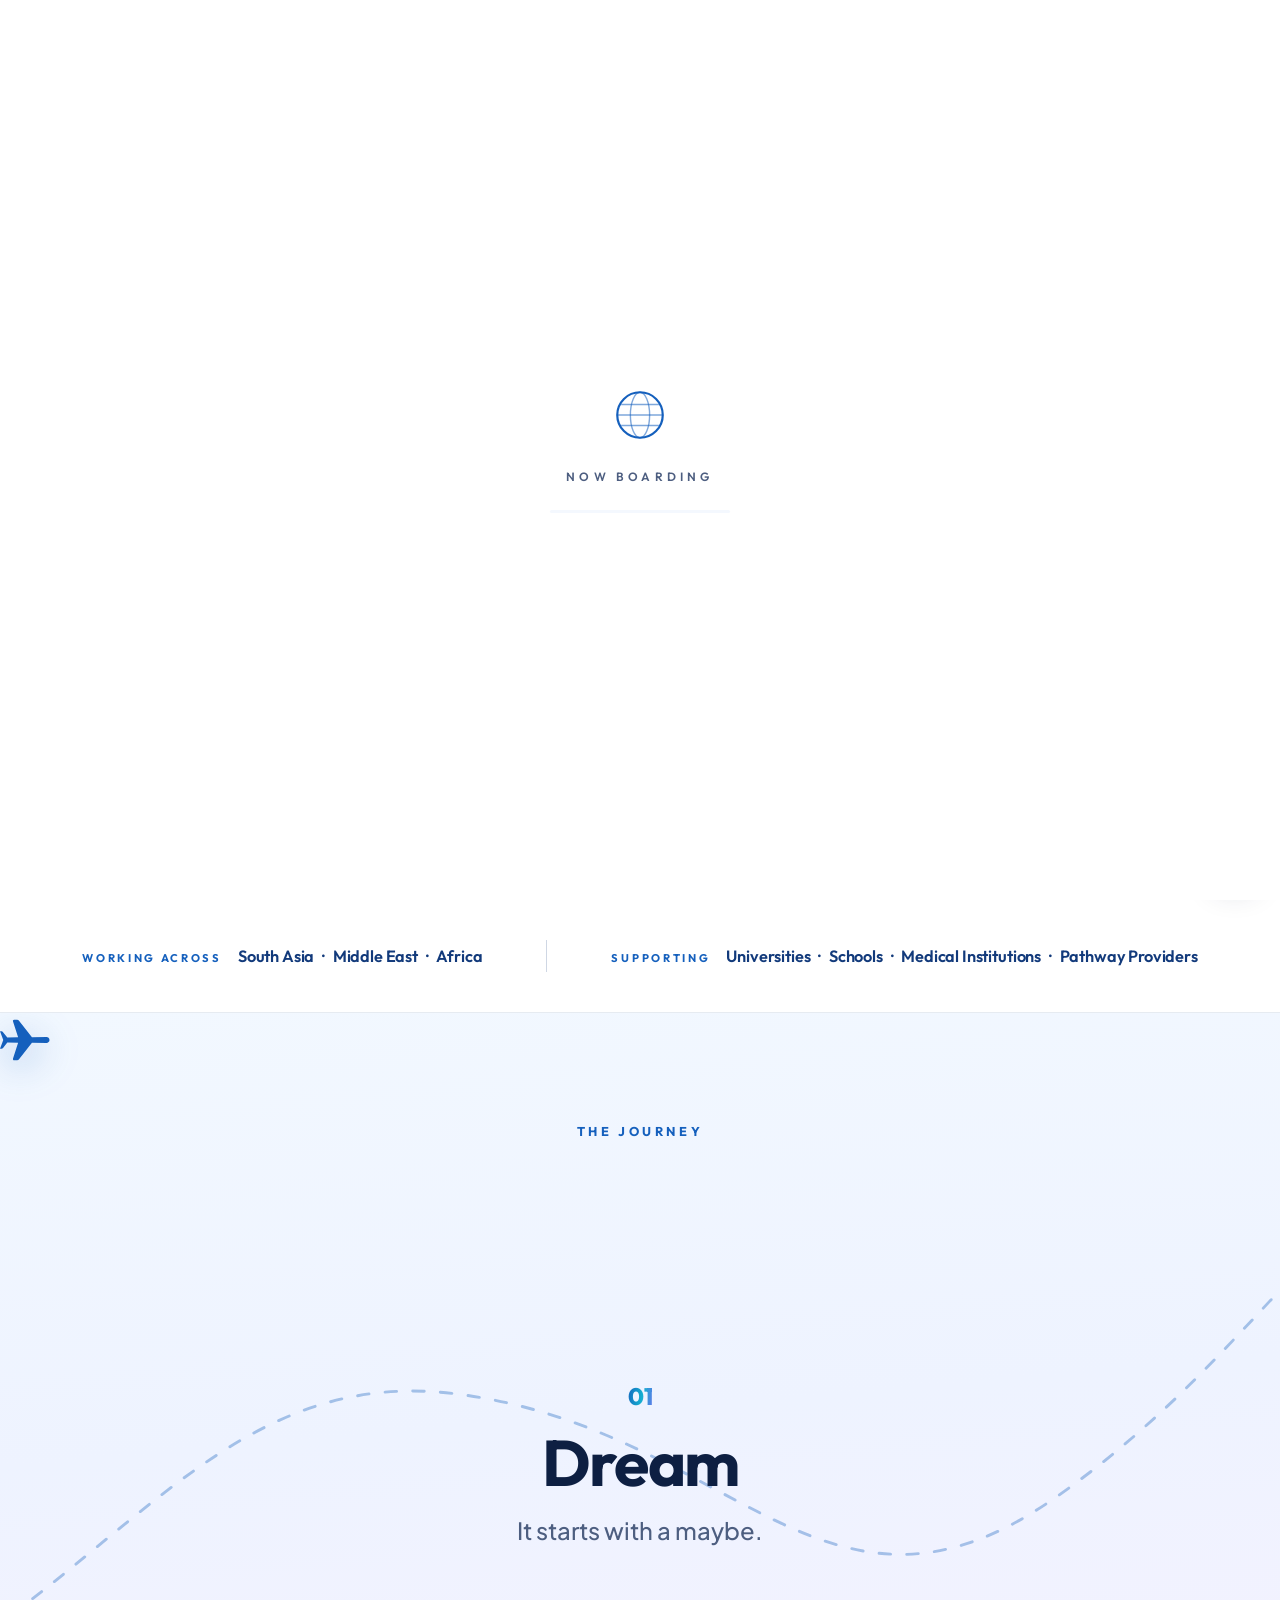
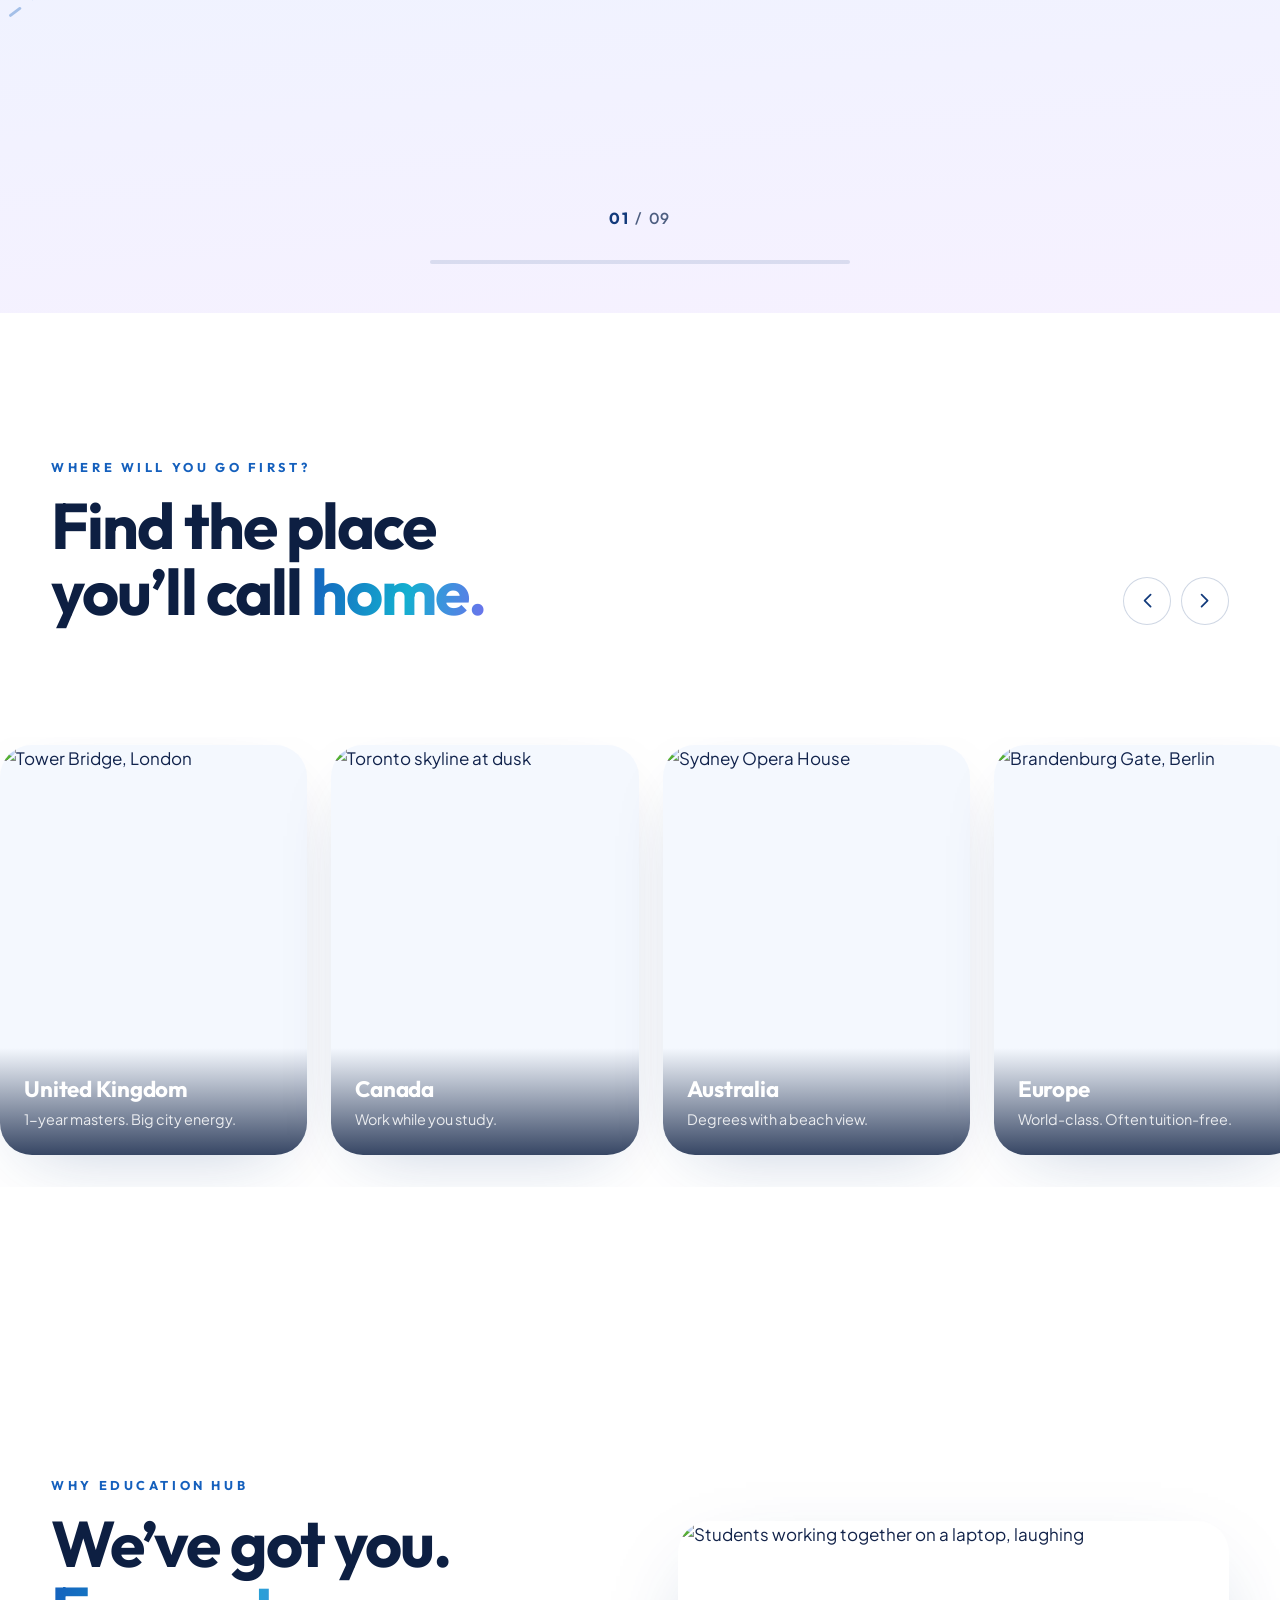
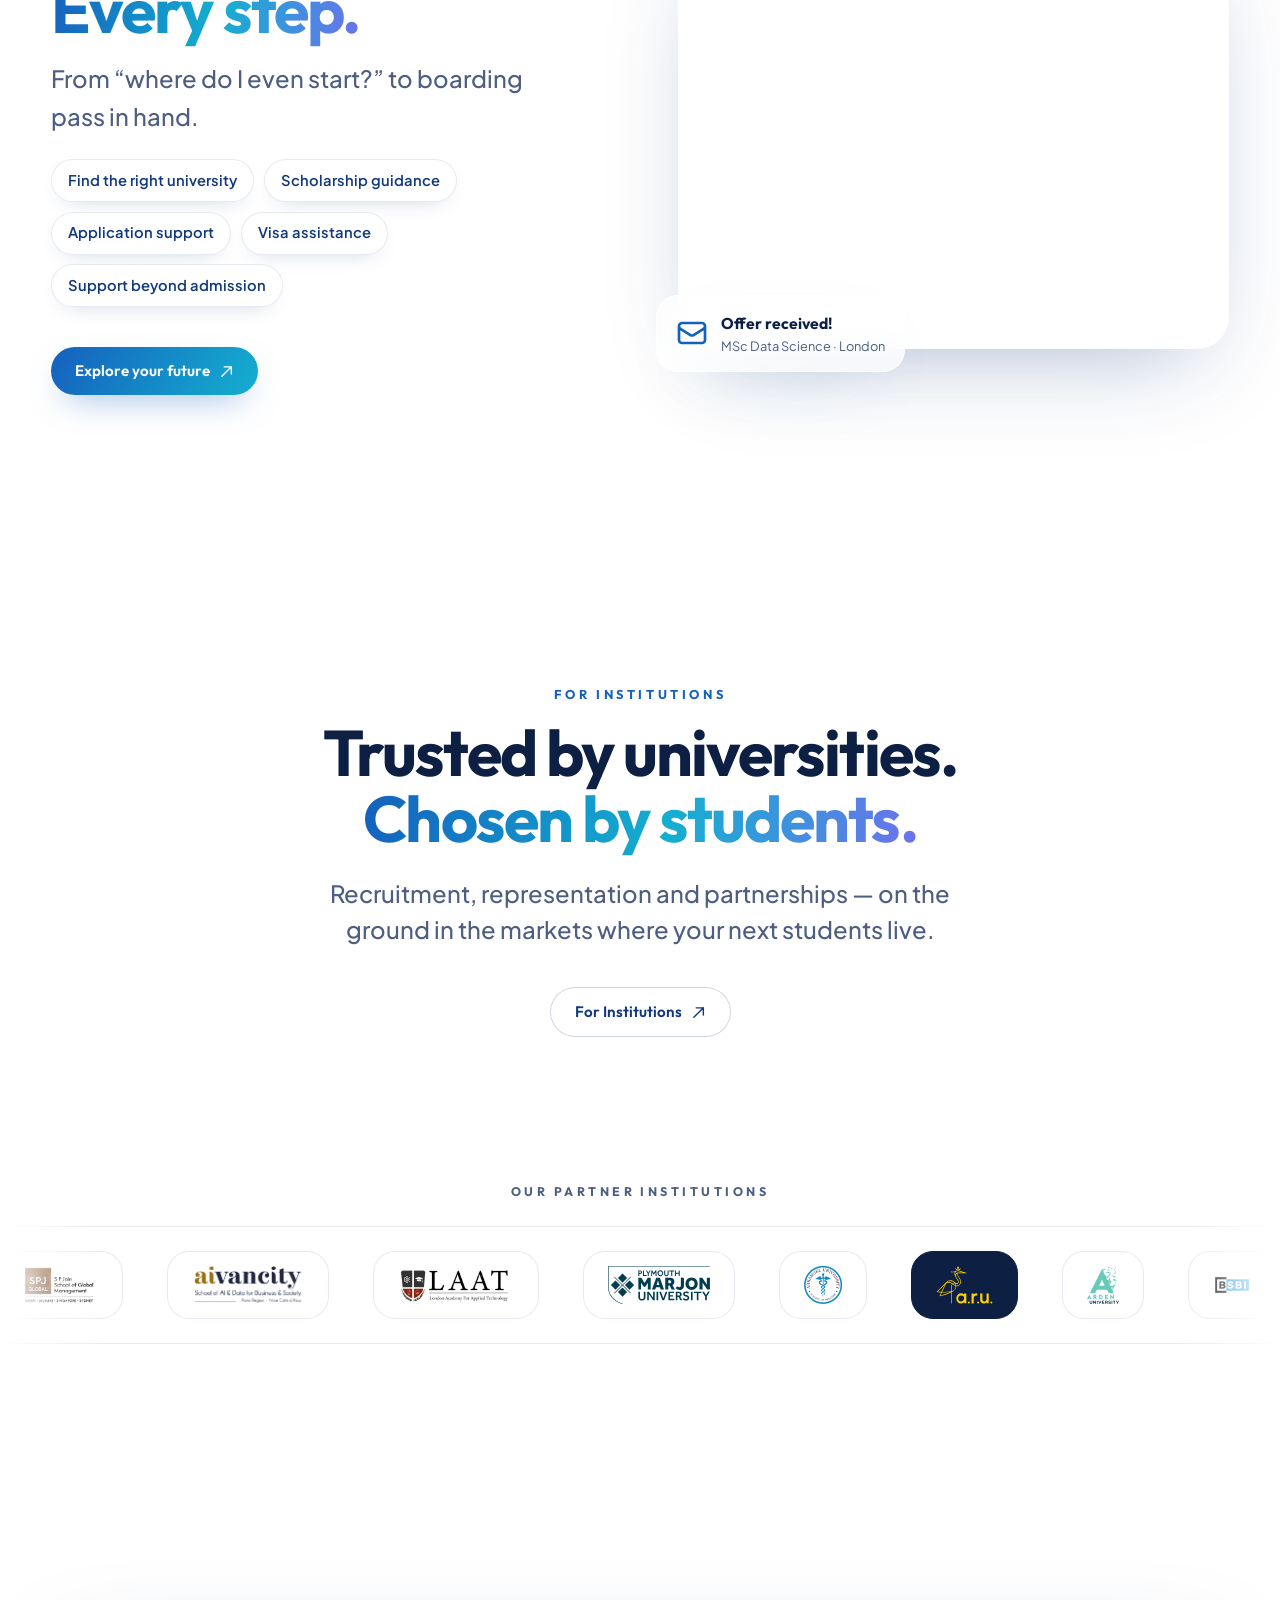
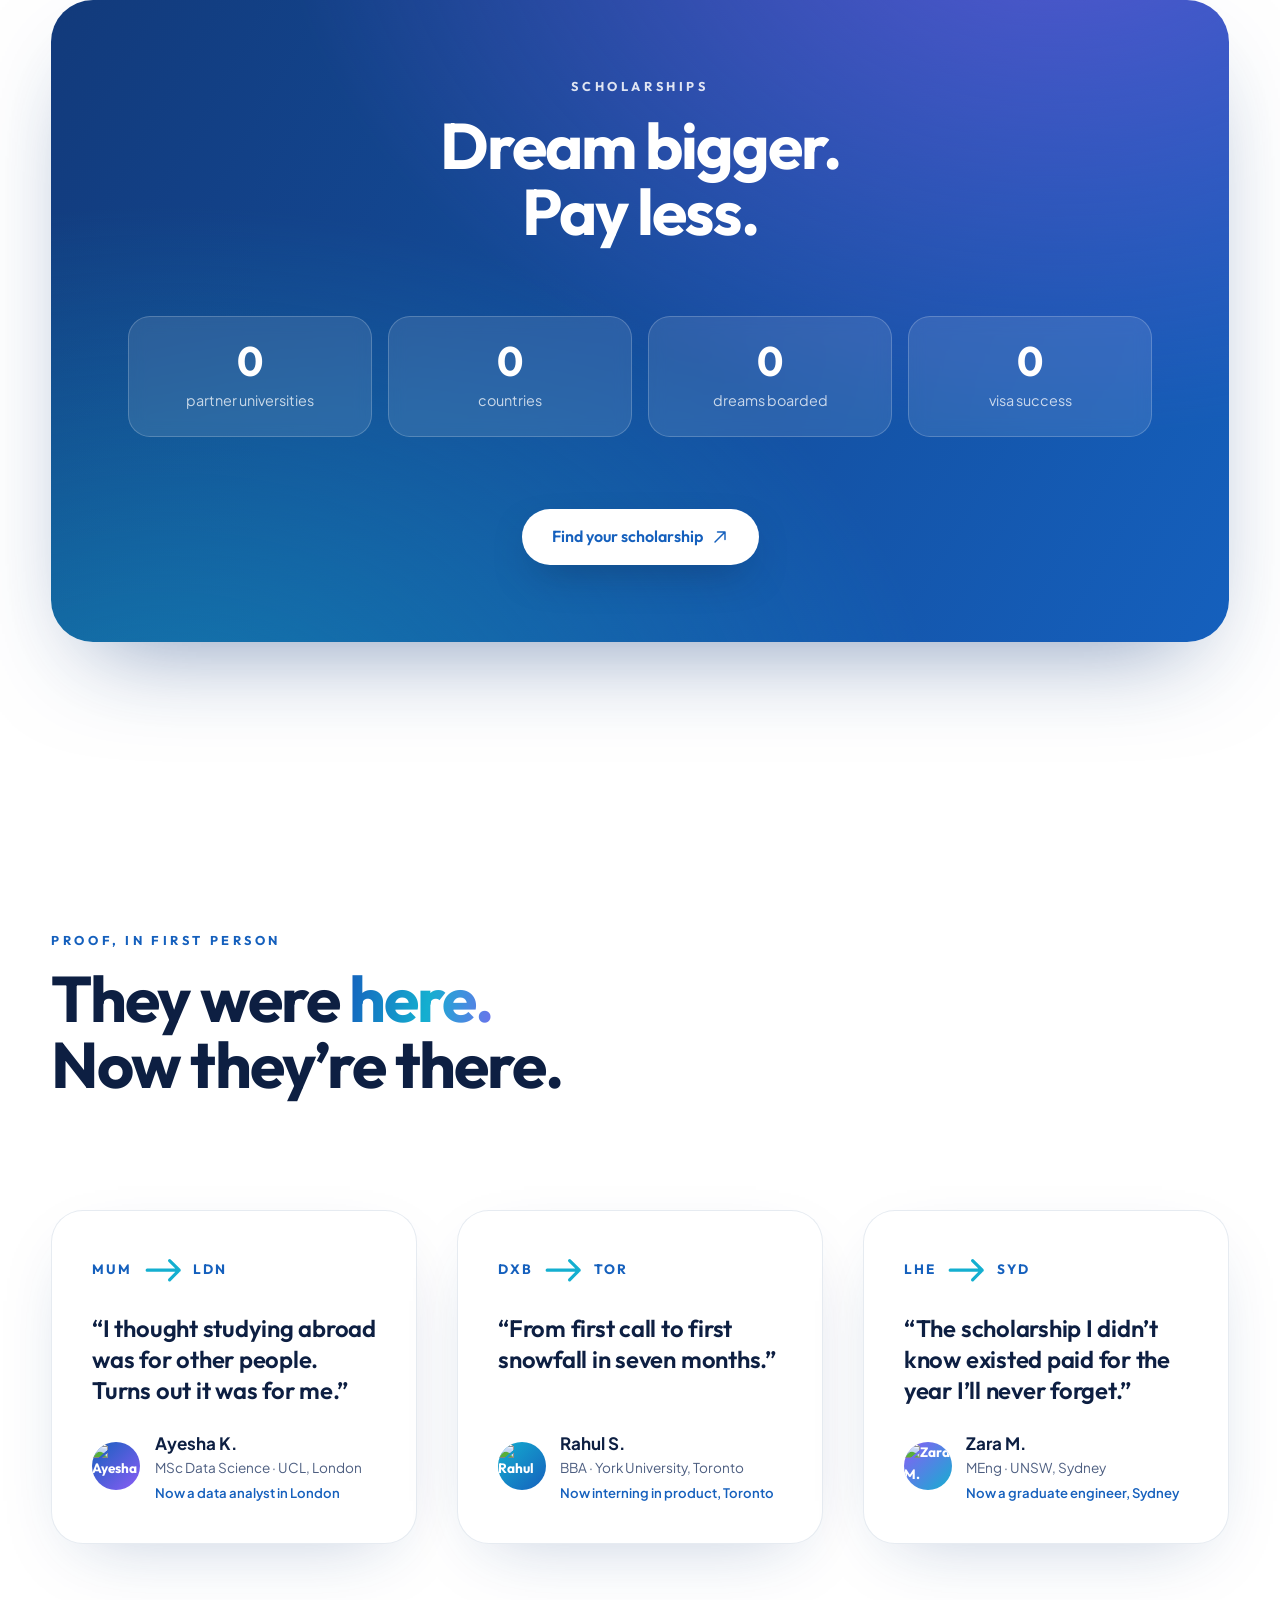
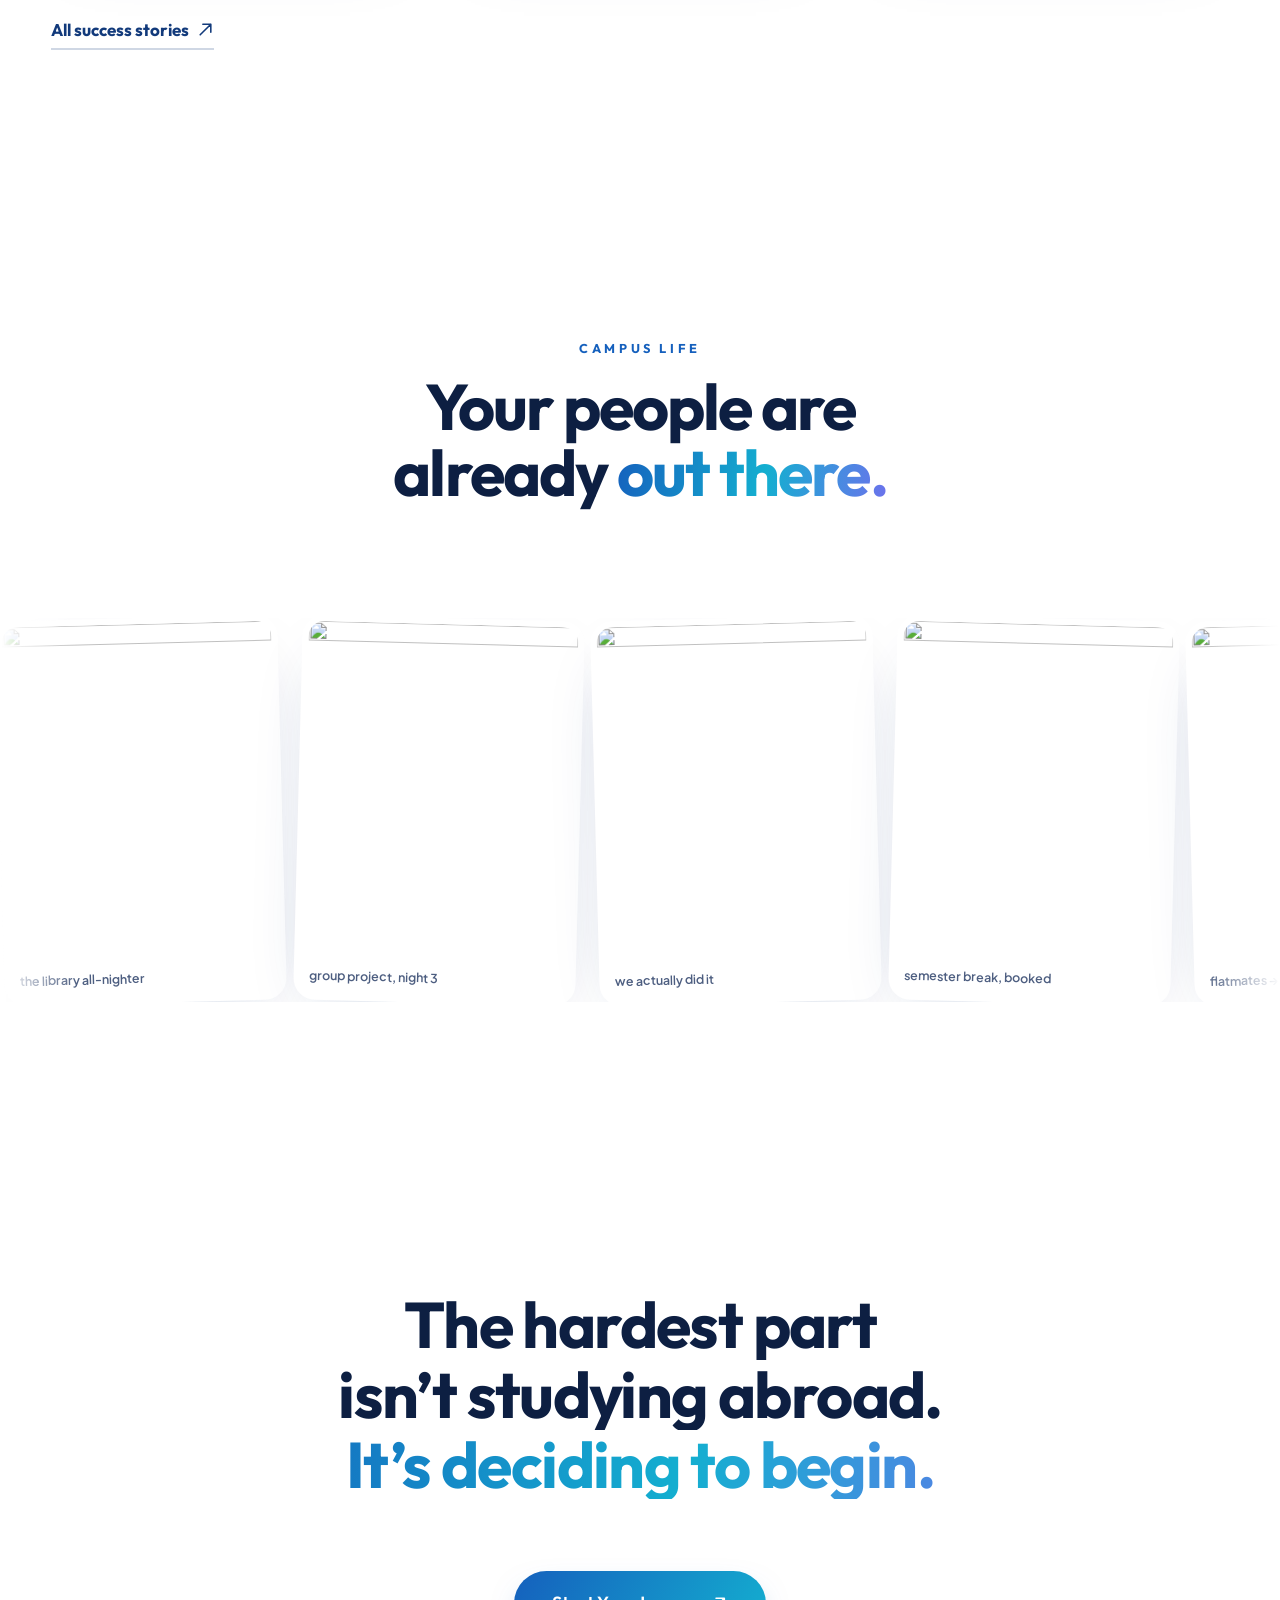
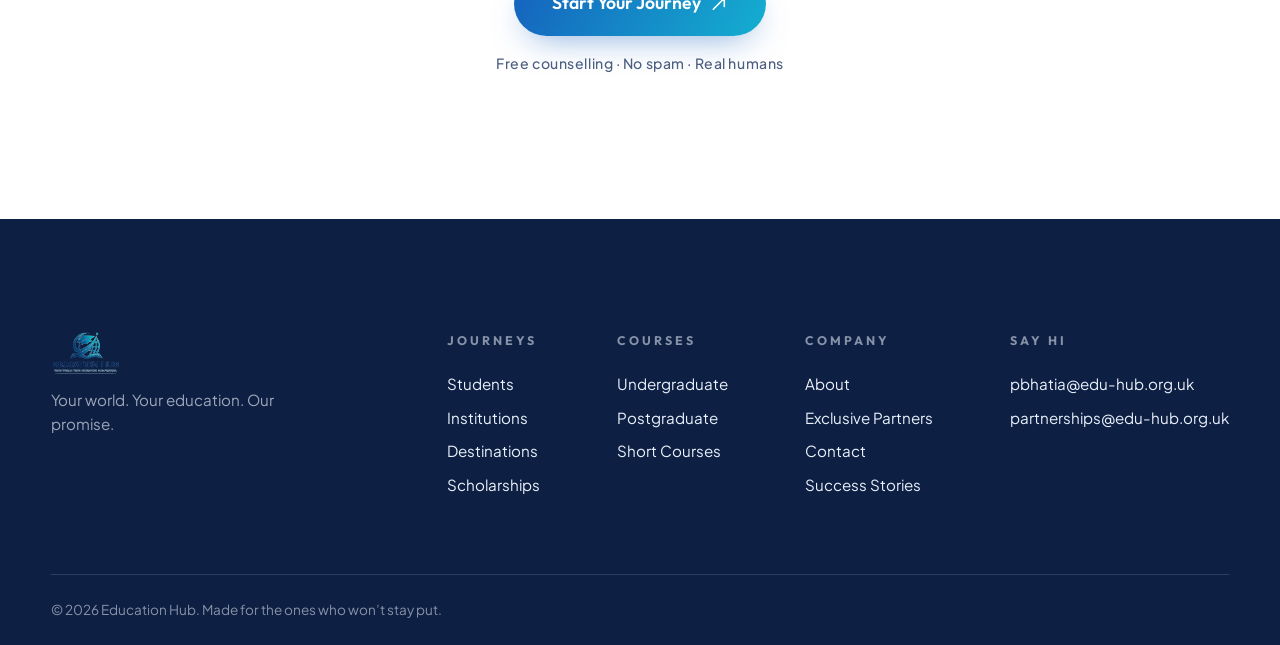
==== commit 270e7e3e: "Implement final client change list - Navigation: 6 items with Courses and Contact dropdowns on all p" ====
--- a/index.html
+++ b/index.html
@@ -38,17 +38,33 @@
   <header class="nav" id="nav">
     
      <a href="index.html" class="nav-brand flex" aria-label="Education Hub — home">
-  <img src="assets/logo.png" alt="Education Hub" class="nav-logo">
+  <img src="assets/logo-nav.png" alt="Education Hub" class="nav-logo">
 </a>
     <nav class="nav-links" aria-label="Primary">
+      <a href="index.html" aria-current="page">Home</a>
       <a href="about.html">About</a>
-      <a href="#universities">Services</a>
-      <a href="students.html">Students</a>
+      <div class="nav-item">
+        <button type="button" class="nav-drop-trigger" aria-expanded="false" aria-haspopup="true">Courses
+          <svg viewBox="0 0 24 24" fill="none" stroke="currentColor" stroke-width="2.4" aria-hidden="true"><path stroke-linecap="round" stroke-linejoin="round" d="m19.5 8.25-7.5 7.5-7.5-7.5"/></svg>
+        </button>
+        <div class="nav-drop">
+          <a href="courses-ug.html">U.G</a>
+          <a href="courses-pg.html">P.G</a>
+          <a href="short-courses.html">Short Courses</a>
+        </div>
+      </div>
       <a href="institutions.html">Institutions</a>
-      <a href="partners.html">Partners</a>
-      <a href="gallery.html">Gallery</a>
-      <a href="#stories">Stories</a>
-      <a href="contact.html">Contact</a>
+      <a href="partners.html">Exc Partners</a>
+      <div class="nav-item">
+        <button type="button" class="nav-drop-trigger" aria-expanded="false" aria-haspopup="true">Contact
+          <svg viewBox="0 0 24 24" fill="none" stroke="currentColor" stroke-width="2.4" aria-hidden="true"><path stroke-linecap="round" stroke-linejoin="round" d="m19.5 8.25-7.5 7.5-7.5-7.5"/></svg>
+        </button>
+        <div class="nav-drop">
+          <a href="contact-institutions.html">For Institutions</a>
+          <a href="contact-students.html">For Students</a>
+          <a href="contact-partners.html">For Channel Partners</a>
+        </div>
+      </div>
     </nav>
     <a href="#cta" class="btn btn-primary nav-cta magnetic">Start Your Journey
       <svg viewBox="0 0 24 24" fill="none" stroke="currentColor" stroke-width="2.2" aria-hidden="true"><path stroke-linecap="round" stroke-linejoin="round" d="M4.5 19.5l15-15m0 0H8.25m11.25 0v11.25"/></svg>
@@ -58,12 +74,22 @@
 
   <div class="mobile-menu" id="mobile-menu" aria-hidden="true">
     <nav aria-label="Mobile">
+      <a href="index.html">Home</a>
       <a href="about.html">About</a>
-      <a href="students.html">Students</a>
+      <div class="mm-group">
+        <p class="mm-label">Courses</p>
+        <a href="courses-ug.html">U.G</a>
+        <a href="courses-pg.html">P.G</a>
+        <a href="short-courses.html">Short Courses</a>
+      </div>
       <a href="institutions.html">Institutions</a>
-      <a href="#destinations">Destinations</a>
-      <a href="#stories">Stories</a>
-      <a href="contact.html">Contact</a>
+      <a href="partners.html">Exc Partners</a>
+      <div class="mm-group">
+        <p class="mm-label">Contact</p>
+        <a href="contact-institutions.html">For Institutions</a>
+        <a href="contact-students.html">For Students</a>
+        <a href="contact-partners.html">For Channel Partners</a>
+      </div>
       <a href="#cta" class="btn btn-primary">Start Your Journey</a>
     </nav>
   </div>
@@ -121,7 +147,7 @@
               <svg viewBox="0 0 24 24" fill="none" stroke="currentColor" stroke-width="2.2" aria-hidden="true"><path stroke-linecap="round" stroke-linejoin="round" d="M4.5 19.5l15-15m0 0H8.25m11.25 0v11.25"/></svg>
             </a>
           </div>
-          <p class="hero-trust">600+ universities&ensp;·&ensp;20+ countries&ensp;·&ensp;Free counselling</p>
+          <p class="hero-trust">100+ universities&ensp;·&ensp;20+ countries&ensp;·&ensp;Free counselling</p>
         </div>
 
       </div>
@@ -172,7 +198,7 @@
           <article class="stage">
             <span class="stage-num">03</span>
             <h3>Find your university</h3>
-            <p>600+ options, shortlisted down to <em>yours</em>.</p>
+            <p>100+ options, shortlisted down to <em>yours</em>.</p>
           </article>
           <article class="stage">
             <span class="stage-num">04</span>
@@ -223,33 +249,51 @@
         </div>
       </header>
       <div class="rail" tabindex="0" role="region" aria-label="Study destinations — scroll horizontally">
-        <a href="#" class="dest-card">
+        <button type="button" class="dest-card" data-dest="united-kingdom" aria-expanded="false" aria-controls="dest-detail">
           <img src="https://images.unsplash.com/photo-1513635269975-59663e0ac1ad?auto=format&fit=crop&w=680&q=70" alt="Tower Bridge, London" width="680" height="900" loading="lazy">
           <div class="dest-meta"><h3>United Kingdom</h3><p>1-year masters. Big city energy.</p></div>
-        </a>
-        <a href="#" class="dest-card">
+        </button>
+        <button type="button" class="dest-card" data-dest="canada" aria-expanded="false" aria-controls="dest-detail">
           <img src="https://images.unsplash.com/photo-1517935706615-2717063c2225?auto=format&fit=crop&w=680&q=70" alt="Toronto skyline at dusk" width="680" height="900" loading="lazy">
           <div class="dest-meta"><h3>Canada</h3><p>Work while you study.</p></div>
-        </a>
-        <a href="#" class="dest-card">
+        </button>
+        <button type="button" class="dest-card" data-dest="australia" aria-expanded="false" aria-controls="dest-detail">
           <img src="https://images.unsplash.com/photo-1506973035872-a4ec16b8e8d9?auto=format&fit=crop&w=680&q=70" alt="Sydney Opera House" width="680" height="900" loading="lazy">
           <div class="dest-meta"><h3>Australia</h3><p>Degrees with a beach view.</p></div>
-        </a>
-        <a href="#" class="dest-card">
+        </button>
+        <button type="button" class="dest-card" data-dest="europe" aria-expanded="false" aria-controls="dest-detail">
           <img src="https://images.unsplash.com/photo-1560969184-10fe8719e047?auto=format&fit=crop&w=680&q=70" alt="Brandenburg Gate, Berlin" width="680" height="900" loading="lazy">
           <div class="dest-meta"><h3>Europe</h3><p>World-class. Often tuition-free.</p></div>
-        </a>
-        <a href="#" class="dest-card">
+        </button>
+        <button type="button" class="dest-card" data-dest="middle-east" aria-expanded="false" aria-controls="dest-detail">
           <img src="https://images.unsplash.com/photo-1512453979798-5ea266f8880c?auto=format&fit=crop&w=680&q=70" alt="Dubai skyline" width="680" height="900" loading="lazy">
           <div class="dest-meta"><h3>Middle East</h3><p>The future, two time zones away.</p></div>
-        </a>
-        <a href="#" class="dest-card dest-more">
+        </button>
+        <a href="contact-students.html" class="dest-card dest-more">
           <div class="dest-more-inner">
             <h3>Every destination</h3>
             <p>Explore where we work</p>
             <svg viewBox="0 0 24 24" fill="none" stroke="currentColor" stroke-width="2.2" aria-hidden="true"><path stroke-linecap="round" stroke-linejoin="round" d="M4.5 19.5l15-15m0 0H8.25m11.25 0v11.25"/></svg>
           </div>
         </a>
+      </div>
+
+      <!-- expanding destination guide — populated from js/destinations-data.js -->
+      <div class="dest-detail" id="dest-detail" hidden>
+        <div class="dest-detail-inner">
+          <header class="dd-head">
+            <h3 class="dd-title"></h3>
+            <button type="button" class="dd-close" aria-label="Close destination details">
+              <svg viewBox="0 0 24 24" fill="none" stroke="currentColor" stroke-width="2" aria-hidden="true"><path stroke-linecap="round" stroke-linejoin="round" d="M18 6 6 18M6 6l12 12"/></svg>
+            </button>
+          </header>
+          <div class="dd-acc"></div>
+          <div class="dd-cta-row">
+            <a class="btn btn-primary magnetic" href="contact-students.html">Plan my journey
+              <svg viewBox="0 0 24 24" fill="none" stroke="currentColor" stroke-width="2.2" aria-hidden="true"><path stroke-linecap="round" stroke-linejoin="round" d="M4.5 19.5l15-15m0 0H8.25m11.25 0v11.25"/></svg>
+            </a>
+          </div>
+        </div>
       </div>
     </section>
 
@@ -291,13 +335,43 @@
       </a>
     </section>
 
+
+    <!-- ══════════ Partner logo marquee — official institution marks ══════════ -->
+    <section class="partners-marquee" aria-label="Partner universities and institutions">
+      <p class="pm-label">Our partner institutions</p>
+      <div class="marquee">
+        <div class="marquee-track m-logos">
+          <span class="m-logo"><img src="assets/partners/logos/sp-jain-london.png" alt="SP Jain School of Global Management, London"></span>
+          <span class="m-logo"><img src="assets/partners/logos/aivancity-paris.png" alt="Aivancity School, Paris"></span>
+          <span class="m-logo"><img src="assets/partners/logos/laat-uk.jpg" alt="LAAT, UK"></span>
+          <span class="m-logo"><img src="assets/partners/logos/plymouth-marjon-university.svg" alt="Plymouth Marjon University, UK"></span>
+          <span class="m-logo"><img src="assets/partners/logos/arkangel-university.png" alt="ArkAngel University School of Medicine"></span>
+          <span class="m-logo on-dark"><img src="assets/partners/logos/anglia-ruskin-university.svg" alt="Anglia Ruskin University, UK"></span>
+          <span class="m-logo"><img src="assets/partners/logos/arden-university.svg" alt="Arden University, UK"></span>
+          <span class="m-logo"><img src="assets/partners/logos/bsbi-germany.png" alt="Berlin School of Business and Innovation, Germany"></span>
+          <span class="m-logo"><img src="assets/partners/logos/de-montfort-university.svg" alt="De Montfort University, Leicester"></span>
+          <span class="m-logo"><img src="assets/partners/logos/university-of-gloucestershire.svg" alt="University of Gloucestershire, UK"></span>
+          <span class="m-logo"><img src="assets/partners/logos/sp-jain-london.png" alt=""></span>
+          <span class="m-logo"><img src="assets/partners/logos/aivancity-paris.png" alt=""></span>
+          <span class="m-logo"><img src="assets/partners/logos/laat-uk.jpg" alt=""></span>
+          <span class="m-logo"><img src="assets/partners/logos/plymouth-marjon-university.svg" alt=""></span>
+          <span class="m-logo"><img src="assets/partners/logos/arkangel-university.png" alt=""></span>
+          <span class="m-logo on-dark"><img src="assets/partners/logos/anglia-ruskin-university.svg" alt=""></span>
+          <span class="m-logo"><img src="assets/partners/logos/arden-university.svg" alt=""></span>
+          <span class="m-logo"><img src="assets/partners/logos/bsbi-germany.png" alt=""></span>
+          <span class="m-logo"><img src="assets/partners/logos/de-montfort-university.svg" alt=""></span>
+          <span class="m-logo"><img src="assets/partners/logos/university-of-gloucestershire.svg" alt=""></span>
+        </div>
+      </div>
+    </section>
+
     <!-- ══════════ 06 · SCHOLARSHIPS — full-bleed gradient band ══════════ -->
     <section class="band" id="scholarships" aria-labelledby="band-title">
       <div class="band-inner">
         <p class="kicker kicker-light">Scholarships</p>
         <h2 id="band-title" class="band-title">Dream bigger.<br>Pay less.</h2>
         <div class="band-stats">
-          <div class="num-card"><span class="num" data-count="600" data-suffix="+">0</span><p>partner universities</p></div>
+          <div class="num-card"><span class="num" data-count="100" data-suffix="+">0</span><p>partner universities</p></div>
           <div class="num-card"><span class="num" data-count="20" data-suffix="+">0</span><p>countries</p></div>
           <div class="num-card"><span class="num" data-count="10" data-suffix="k+">0</span><p>dreams boarded</p></div>
           <div class="num-card"><span class="num" data-count="95" data-suffix="%">0</span><p>visa success</p></div>
@@ -390,15 +464,15 @@
     <div class="footer-top">
       <div class="footer-brand">
         <a href="index.html" class="nav-brand footer-logo" aria-label="Education Hub — home">
-          <img src="assets/logo.png" alt="Education Hub" class="nav-logo">
+          <img src="assets/logo-nav.png" alt="Education Hub" class="nav-logo">
         </a>
         <p class="footer-tagline">Your world. Your education. Our promise.</p>
       </div>
       <nav class="footer-cols" aria-label="Footer">
-        <div><h4>Journeys</h4><a href="students.html">Students</a><a href="#">Institutions</a><a href="#">Destinations</a><a href="#">Scholarships</a></div>
-        <div><h4>Company</h4><a href="#">About</a><a href="#">Services</a><a href="#">Leadership</a><a href="partners.html">Exclusive Partners</a><a href="gallery.html">Gallery</a>
-<a href="contact.html">Contact</a><a href="#">Success Stories</a></div>
-        <div><h4>Say hi</h4><a href="mailto:hello@educationhub.com">hello@educationhub.com</a><a href="#">Contact</a></div>
+        <div><h4>Journeys</h4><a href="students.html">Students</a><a href="institutions.html">Institutions</a><a href="index.html#destinations">Destinations</a><a href="index.html#scholarships">Scholarships</a></div>
+        <div><h4>Courses</h4><a href="courses-ug.html">Undergraduate</a><a href="courses-pg.html">Postgraduate</a><a href="short-courses.html">Short Courses</a></div>
+        <div><h4>Company</h4><a href="about.html">About</a><a href="partners.html">Exclusive Partners</a><a href="contact.html">Contact</a><a href="index.html#stories">Success Stories</a></div>
+        <div><h4>Say hi</h4><a href="mailto:pbhatia@edu-hub.org.uk">pbhatia@edu-hub.org.uk</a><a href="mailto:partnerships@edu-hub.org.uk">partnerships@edu-hub.org.uk</a></div>
       </nav>
     </div>
     <div class="footer-bottom">
@@ -406,10 +480,16 @@
     </div>
   </footer>
 
+  <a class="whatsapp-fab" href="https://wa.me/971562022750" target="_blank" rel="noopener" aria-label="Chat with Education Hub on WhatsApp">
+    <svg viewBox="0 0 448 512" aria-hidden="true"><path d="M380.9 97.1C339 55.1 283.2 32 223.9 32c-122.4 0-222 99.6-222 222 0 39.1 10.2 77.3 29.6 111L0 480l117.7-30.9c32.4 17.7 68.9 27 106.1 27h.1c122.3 0 224.1-99.6 224.1-222 0-59.3-25.2-115-67.1-157zm-157 341.6c-33.2 0-65.7-8.9-94-25.7l-6.7-4-69.8 18.3L72 359.2l-4.4-7c-18.5-29.4-28.2-63.3-28.2-98.2 0-101.7 82.8-184.5 184.6-184.5 49.3 0 95.6 19.2 130.4 54.1 34.8 34.9 56.2 81.2 56.1 130.5 0 101.8-84.9 184.6-186.6 184.6zm101.2-138.2c-5.5-2.8-32.8-16.2-37.9-18-5.1-1.9-8.8-2.8-12.5 2.8-3.7 5.6-14.3 18-17.6 21.8-3.2 3.7-6.5 4.2-12 1.4-32.6-16.3-54-29.1-75.5-66-5.7-9.8 5.7-9.1 16.3-30.3 1.8-3.7.9-6.9-.5-9.7-1.4-2.8-12.5-30.1-17.1-41.2-4.5-10.8-9.1-9.3-12.5-9.5-3.2-.2-6.9-.2-10.6-.2-3.7 0-9.7 1.4-14.8 6.9-5.1 5.6-19.4 19-19.4 46.3 0 27.3 19.9 53.7 22.6 57.4 2.8 3.7 39.1 59.7 94.8 83.8 35.2 15.2 49 16.5 66.6 13.9 10.7-1.6 32.8-13.4 37.4-26.4 4.6-13 4.6-24.1 3.2-26.4-1.3-2.5-5-3.9-10.5-6.6z"/></svg>
+  </a>
+
   <script src="https://cdn.jsdelivr.net/npm/gsap@3.12.5/dist/gsap.min.js"></script>
   <script src="https://cdn.jsdelivr.net/npm/gsap@3.12.5/dist/ScrollTrigger.min.js"></script>
   <script src="https://cdn.jsdelivr.net/npm/gsap@3.12.5/dist/MotionPathPlugin.min.js"></script>
   <script src="https://cdn.jsdelivr.net/npm/lenis@1.1.14/dist/lenis.min.js"></script>
+  <script src="js/destinations-data.js"></script>
   <script src="js/main.js"></script>
+  <script src="js/nav.js"></script>
 </body>
 </html>
--- a/css/style.css
+++ b/css/style.css
@@ -26,11 +26,11 @@
   --font-display: "Satoshi", "Outfit", sans-serif;
   --font-body: "Plus Jakarta Sans", sans-serif;
   --step--1: clamp(0.8rem, 0.75rem + 0.2vw, 0.9rem);
-  --step-0: clamp(1rem, 0.95rem + 0.25vw, 1.125rem);
-  --step-1: clamp(1.25rem, 1.1rem + 0.7vw, 1.75rem);
-  --step-2: clamp(1.8rem, 1.4rem + 2vw, 3.2rem);
-  --step-3: clamp(2.6rem, 1.8rem + 4vw, 5.5rem);
-  --step-4: clamp(3rem, 1.9rem + 5.4vw, 6.5rem);
+  --step-0: clamp(0.95rem, 0.92rem + 0.2vw, 1.0625rem);
+  --step-1: clamp(1.15rem, 1.05rem + 0.55vw, 1.5rem);
+  --step-2: clamp(1.6rem, 1.3rem + 1.6vw, 2.6rem);
+  --step-3: clamp(2.15rem, 1.55rem + 3.1vw, 4.3rem);
+  --step-4: clamp(2.5rem, 1.7rem + 4.2vw, 5.2rem);
 
   /* space — luxury comes from restraint */
   --sp-1: 0.5rem; --sp-2: 1rem; --sp-3: 1.5rem; --sp-4: 2.5rem;
@@ -132,7 +132,7 @@
 }
 .nav-brand b { font-weight: 800; }
 .nav-mark { width: 64px; }
-.nav-logo { height: 34px; width: auto; display: block; }
+.nav-logo { height: 44px; width: auto; display: block; }
 .nav-links { display: flex; gap: 1.75rem; margin-left: auto; }
 .nav-links a {
   position: relative;
@@ -173,8 +173,8 @@
 .btn-ghost:hover { border-color: var(--azure); color: var(--azure); background: #fff; }
 .btn-light { background: #fff; color: var(--azure); box-shadow: 0 16px 40px -16px rgba(13, 31, 66, 0.5); }
 .btn-light:hover { box-shadow: 0 22px 50px -16px rgba(13, 31, 66, 0.55); }
-.btn-lg { padding: 1rem 2rem; font-size: 1.05rem; }
-.btn-xl { padding: 1.25rem 2.6rem; font-size: 1.2rem; }
+.btn-lg { padding: 0.95rem 1.9rem; font-size: 1rem; }
+.btn-xl { padding: 1.15rem 2.4rem; font-size: 1.1rem; }
 
 /* ─── shared section bits ─── */
 section { padding: var(--sp-7) var(--gutter); max-width: var(--maxw); margin-inline: auto; }
@@ -211,7 +211,7 @@
 .hero-copy { text-align: left; }
 .hero-title {
   font-family: var(--font-display); font-weight: 700;
-  font-size: clamp(2.4rem, 1.2rem + 3.2vw, 4.4rem);
+  font-size: clamp(2.05rem, 1.1rem + 2.6vw, 3.6rem);
   line-height: 1.05; letter-spacing: -0.028em;
   color: var(--navy-900); margin-bottom: var(--sp-4);
 }
@@ -749,7 +749,7 @@
 }
 .s-hero-title {
   font-family: var(--font-display); font-weight: 700;
-  font-size: clamp(2.5rem, 1.3rem + 3.6vw, 4.6rem);
+  font-size: clamp(2.1rem, 1.2rem + 2.9vw, 3.8rem);
   line-height: 1.05; letter-spacing: -0.028em;
   color: var(--navy-900); margin-bottom: var(--sp-3);
 }
@@ -779,7 +779,7 @@
 }
 .moment > p:first-child {
   font-family: var(--font-display); font-weight: 700;
-  font-size: clamp(2rem, 1.1rem + 2.8vw, 3.6rem);
+  font-size: clamp(1.75rem, 1rem + 2.2vw, 3rem);
   line-height: 1.1; letter-spacing: -0.025em; color: var(--navy-900);
   max-width: 14em;
   opacity: 0.18; transition: opacity 600ms var(--ease-out);
@@ -819,7 +819,7 @@
 .slide-num {
   position: absolute; top: -0.18em; left: -0.05em; z-index: -1;
   font-family: var(--font-display); font-weight: 700;
-  font-size: clamp(6rem, 16vw, 13rem); line-height: 1; letter-spacing: -0.04em;
+  font-size: clamp(5rem, 13vw, 10.5rem); line-height: 1; letter-spacing: -0.04em;
   background: var(--grad-brand);
   -webkit-background-clip: text; background-clip: text; color: transparent;
   opacity: 0.13;
@@ -914,7 +914,7 @@
 .g-slide.is-active { opacity: 1; visibility: visible; }
 .g-num {
   font-family: var(--font-display); font-weight: 700;
-  font-size: clamp(5rem, 16vw, 12rem); line-height: 1; letter-spacing: -0.04em;
+  font-size: clamp(4.2rem, 13vw, 9.5rem); line-height: 1; letter-spacing: -0.04em;
   background: var(--grad-brand);
   -webkit-background-clip: text; background-clip: text; color: transparent;
   font-variant-numeric: tabular-nums;
@@ -1206,7 +1206,7 @@
 }
 .st-hero-title {
   font-family: var(--font-display); font-weight: 700;
-  font-size: clamp(2.6rem, 1.4rem + 4vw, 5.2rem);
+  font-size: clamp(2.2rem, 1.25rem + 3.2vw, 4.2rem);
   line-height: 1.05; letter-spacing: -0.028em;
   color: var(--navy-900); position: relative; z-index: 2;
 }
@@ -1372,7 +1372,7 @@
 }
 .i-hero-title {
   font-family: var(--font-display); font-weight: 700;
-  font-size: clamp(2.2rem, 1.15rem + 3.1vw, 4rem); /* ~13% down — quieter, more executive */
+  font-size: clamp(1.9rem, 1.05rem + 2.5vw, 3.3rem); /* quieter, more executive */
   line-height: 0.98; letter-spacing: -0.028em;
   color: var(--navy-900); margin-bottom: var(--sp-3);
   max-width: 15em; /* room to wrap on its own terms */
@@ -1410,7 +1410,7 @@
 }
 .region-block h3 {
   font-family: var(--font-display); font-weight: 700;
-  font-size: clamp(2.3rem, 1.55rem + 3.5vw, 4.7rem); line-height: 1; letter-spacing: -0.03em;
+  font-size: clamp(2rem, 1.4rem + 2.8vw, 3.8rem); line-height: 1; letter-spacing: -0.03em;
   color: var(--navy-900);
   opacity: 0.22; transition: opacity 700ms var(--ease-out);
 }
@@ -1491,8 +1491,8 @@
 }
 
 /* institutions refinement: every display heading ~12% quieter (page-scoped) */
-.page-institutions .h2 { font-size: clamp(2.3rem, 1.55rem + 3.5vw, 4.7rem); }
-.page-institutions .cta-title { font-size: clamp(2.3rem, 1.55rem + 3.5vw, 4.7rem); }
+.page-institutions .h2 { font-size: clamp(2rem, 1.4rem + 2.8vw, 3.8rem); }
+.page-institutions .cta-title { font-size: clamp(2rem, 1.4rem + 2.8vw, 3.8rem); }
 @media (max-width: 900px) {
   .page-institutions .markets-sticky { height: auto; padding-top: 0; }
   .page-institutions .region-block { min-height: 0; }
@@ -1513,7 +1513,7 @@
 }
 .p-hero-title {
   font-family: var(--font-display); font-weight: 700;
-  font-size: clamp(2.5rem, 1.35rem + 3.9vw, 5rem);
+  font-size: clamp(2.15rem, 1.25rem + 3.1vw, 4.1rem);
   line-height: 1.04; letter-spacing: -0.028em;
   color: var(--navy-900); max-width: 13em;
 }
@@ -1617,7 +1617,7 @@
 }
 .p-name {
   font-family: var(--font-display); font-weight: 700;
-  font-size: clamp(1.45rem, 1.1rem + 1.05vw, 2.1rem);
+  font-size: clamp(1.3rem, 1rem + 0.85vw, 1.8rem);
   line-height: 1.08; letter-spacing: -0.022em; color: #fff;
   margin-top: var(--sp-1);
 }
@@ -1666,7 +1666,7 @@
 }
 .p-place {
   font-family: var(--font-display); font-weight: 700;
-  font-size: clamp(1.35rem, 1.05rem + 0.9vw, 1.9rem);
+  font-size: clamp(1.25rem, 1rem + 0.7vw, 1.65rem);
   line-height: 1.1; letter-spacing: -0.02em; margin-bottom: 0.45rem;
 }
 .p-place-line { color: rgba(255, 255, 255, 0.82); font-weight: 500; font-size: 0.95rem; max-width: 30ch; }
@@ -1745,7 +1745,7 @@
 }
 .g-hero-title {
   font-family: var(--font-display); font-weight: 700;
-  font-size: clamp(2.4rem, 1.3rem + 3.7vw, 4.8rem);
+  font-size: clamp(2.05rem, 1.2rem + 3vw, 3.9rem);
   line-height: 1.04; letter-spacing: -0.028em;
   color: var(--navy-900); max-width: 14em;
 }
@@ -1876,7 +1876,7 @@
 }
 .c-hero-title {
   font-family: var(--font-display); font-weight: 700;
-  font-size: clamp(2.4rem, 1.3rem + 3.7vw, 4.8rem);
+  font-size: clamp(2.05rem, 1.2rem + 3vw, 3.9rem);
   line-height: 1.04; letter-spacing: -0.028em;
   color: var(--navy-900); max-width: 13em;
 }
@@ -2203,7 +2203,7 @@
 .u-id { display: flex; gap: 0.9rem; align-items: flex-start; margin-bottom: var(--sp-3); }
 .u-name {
   font-family: var(--font-display); font-weight: 700;
-  font-size: clamp(1.3rem, 1.05rem + 0.8vw, 1.85rem);
+  font-size: clamp(1.2rem, 1rem + 0.65vw, 1.6rem);
   line-height: 1.1; letter-spacing: -0.02em; color: var(--navy-900);
 }
 .u-country {
@@ -2241,12 +2241,12 @@
 /* ─── shared section furniture ─── */
 .u-h2 {
   font-family: var(--font-display); font-weight: 700;
-  font-size: clamp(1.7rem, 1.2rem + 1.8vw, 2.9rem);
+  font-size: clamp(1.5rem, 1.1rem + 1.4vw, 2.4rem);
   line-height: 1.06; letter-spacing: -0.025em; color: var(--navy-900);
 }
 .u-h3 {
   font-family: var(--font-display); font-weight: 700;
-  font-size: clamp(1.4rem, 1.1rem + 1.1vw, 2.1rem);
+  font-size: clamp(1.3rem, 1.05rem + 0.85vw, 1.8rem);
   line-height: 1.1; letter-spacing: -0.02em; color: var(--navy-900);
   margin: var(--sp-1) 0 var(--sp-3);
 }
@@ -2413,3 +2413,291 @@
   .u-mod, .u-shot, .u-shot img, .u-tab, .u-lightbox-close { transition: none; }
   .u-lightbox.open, .u-lightbox-card { animation: none; }
 }
+
+/* ═══════════════════════════════════════════════════════════
+   FINAL CHANGE LIST — shared additions
+   nav dropdowns · WhatsApp floating button · logo sizing
+   ═══════════════════════════════════════════════════════════ */
+
+/* nav logo: trimmed asset renders at true size now */
+@media (max-width: 900px) {
+  .nav-logo { height: 34px; }
+}
+
+/* ─── nav dropdowns (Courses / Contact) ─── */
+.nav-item { position: relative; display: flex; align-items: center; }
+.nav-drop-trigger {
+  position: relative; display: inline-flex; align-items: center; gap: 0.35rem;
+  font-family: var(--font-body); font-size: 0.95rem; color: var(--text-dim); font-weight: 600;
+  transition: color var(--t-fast); padding: 0;
+}
+.nav-drop-trigger svg { width: 0.75em; height: 0.75em; transition: transform var(--t-fast) var(--ease-out); }
+.nav-drop-trigger::after {
+  content: ""; position: absolute; left: 0; right: 0; bottom: -5px; height: 2px;
+  border-radius: 2px; background: var(--azure);
+  transform: scaleX(0); transform-origin: left;
+  transition: transform 220ms var(--ease-out);
+}
+.nav-item:hover .nav-drop-trigger, .nav-drop-trigger[aria-expanded="true"] { color: var(--azure); }
+.nav-item:hover .nav-drop-trigger::after, .nav-drop-trigger[aria-expanded="true"]::after { transform: scaleX(1); }
+.nav-item:hover .nav-drop-trigger svg, .nav-drop-trigger[aria-expanded="true"] svg { transform: rotate(180deg); }
+.nav-drop {
+  position: absolute; top: calc(100% + 0.9rem); left: 50%;
+  min-width: 220px; padding: 0.5rem;
+  background: var(--glass); backdrop-filter: blur(16px); -webkit-backdrop-filter: blur(16px);
+  border: 1px solid rgba(255, 255, 255, 0.9); border-radius: var(--r-md);
+  box-shadow: inset 0 1px 0 rgba(255, 255, 255, 0.9), var(--shadow-soft);
+  opacity: 0; visibility: hidden; pointer-events: none;
+  transform: translate(-50%, 8px);
+  transition: opacity var(--t-fast) var(--ease-out), transform var(--t-fast) var(--ease-out), visibility 0s linear var(--t-fast);
+}
+/* hover bridge so the pointer can travel from trigger to panel */
+.nav-drop::before { content: ""; position: absolute; left: 0; right: 0; top: -1rem; height: 1rem; }
+.nav-item:hover .nav-drop, .nav-item.open .nav-drop {
+  opacity: 1; visibility: visible; pointer-events: auto;
+  transform: translate(-50%, 0); transition-delay: 0s;
+}
+.nav-drop a {
+  display: block; padding: 0.6rem 0.95rem; border-radius: var(--r-sm);
+  font-size: 0.92rem; font-weight: 600; color: var(--text); white-space: nowrap;
+  transition: background var(--t-fast), color var(--t-fast);
+}
+.nav-drop a:hover { background: rgba(21, 96, 189, 0.07); color: var(--azure); }
+.nav-drop a::after { content: none; }
+
+/* mobile menu groups */
+.mm-group { display: grid; gap: 0.35rem; }
+.mm-label {
+  font-family: var(--font-display); font-size: 0.72rem; font-weight: 700;
+  letter-spacing: 0.28em; text-transform: uppercase; color: var(--azure);
+}
+.mobile-menu .mm-group a { font-size: var(--step-1); }
+
+/* ─── WhatsApp floating button ─── */
+.whatsapp-fab {
+  position: fixed; right: 1.15rem; bottom: 1.15rem; z-index: 80;
+  width: 54px; height: 54px; border-radius: 50%;
+  display: grid; place-items: center;
+  background: #25d366; color: #fff;
+  box-shadow: 0 14px 34px -12px rgba(13, 31, 66, 0.45);
+  transition: transform var(--t-fast) var(--ease-out), box-shadow var(--t-med);
+}
+.whatsapp-fab svg { width: 28px; height: 28px; fill: currentColor; }
+.whatsapp-fab:hover { transform: translateY(-3px) scale(1.05); box-shadow: 0 20px 44px -12px rgba(13, 31, 66, 0.5); }
+@media (max-width: 560px) {
+  .whatsapp-fab { width: 48px; height: 48px; right: 0.9rem; bottom: 0.9rem; }
+  .whatsapp-fab svg { width: 25px; height: 25px; }
+}
+
+/* ═══════════════════════════════════════════════════════════
+   COURSES — listing pages (UG / PG / Short) + course detail.
+   Reuses .c-hero, .panel, .kicker, buttons; data renders from
+   js/courses-data.js via js/courses.js.
+   ═══════════════════════════════════════════════════════════ */
+.crs-badge {
+  display: inline-flex; align-items: center; gap: 0.4rem;
+  font-family: var(--font-display); font-size: 0.72rem; font-weight: 700;
+  letter-spacing: 0.14em; text-transform: uppercase;
+  color: var(--azure); background: rgba(21, 96, 189, 0.08);
+  border: 1px solid rgba(21, 96, 189, 0.16); border-radius: var(--r-pill);
+  padding: 0.32rem 0.8rem; width: fit-content;
+}
+.course-grid {
+  display: grid; grid-template-columns: repeat(2, 1fr); gap: var(--sp-3);
+  max-width: var(--maxw); margin-inline: auto;
+}
+.course-card { gap: 0.9rem; }
+.course-card h3 { font-size: clamp(1.15rem, 1rem + 0.6vw, 1.5rem); line-height: 1.25; letter-spacing: -0.015em; }
+.course-meta { display: grid; gap: 0.35rem; list-style: none; }
+.course-meta li {
+  display: flex; gap: 0.55rem; align-items: baseline;
+  font-size: 0.9rem; color: var(--text-dim); font-weight: 500;
+}
+.course-meta li b { color: var(--navy); font-weight: 600; white-space: nowrap; }
+.course-card .course-overview { font-size: 0.95rem; }
+.course-actions { display: flex; gap: 0.8rem; flex-wrap: wrap; margin-top: auto; padding-top: 0.4rem; }
+.course-actions .btn { font-size: 0.9rem; padding: 0.65rem 1.3rem; }
+
+/* detail page */
+.cd-meta { display: flex; gap: 0.6rem; flex-wrap: wrap; justify-content: center; }
+.cd-grid {
+  display: grid; grid-template-columns: minmax(0, 1fr) 340px; gap: var(--sp-4);
+  align-items: start; max-width: var(--maxw); margin-inline: auto;
+}
+.cd-main { display: grid; gap: var(--sp-4); min-width: 0; }
+.cd-section h2 {
+  font-family: var(--font-display); font-weight: 700; color: var(--navy-900);
+  font-size: clamp(1.3rem, 1.05rem + 0.9vw, 1.9rem); letter-spacing: -0.02em;
+  margin-bottom: var(--sp-2);
+}
+.cd-section p { color: var(--text-dim); line-height: 1.7; }
+.cd-list { display: grid; gap: 0.6rem; list-style: none; }
+.cd-list li {
+  position: relative; padding-left: 1.4rem; color: var(--text-dim); font-weight: 500; line-height: 1.55;
+}
+.cd-list li::before {
+  content: ""; position: absolute; left: 0; top: 0.52em;
+  width: 8px; height: 8px; border-radius: 50%;
+  background: var(--grad-brand);
+}
+.cd-stage { border: 1px solid var(--line); border-radius: var(--r-md); overflow: hidden; background: rgba(255,255,255,0.6); }
+.cd-stage + .cd-stage { margin-top: 0.8rem; }
+.cd-stage h3 {
+  font-family: var(--font-display); font-weight: 700; font-size: 1rem; color: var(--navy);
+  padding: 0.9rem 1.2rem; background: rgba(21, 96, 189, 0.05);
+}
+.cd-stage ul { list-style: none; padding: 0.9rem 1.2rem; display: grid; gap: 0.45rem; }
+.cd-stage ul li { color: var(--text-dim); font-weight: 500; font-size: 0.95rem; padding-left: 1.2rem; position: relative; }
+.cd-stage ul li::before { content: ""; position: absolute; left: 0; top: 0.55em; width: 6px; height: 6px; border-radius: 50%; background: var(--cyan); }
+.cd-facts { position: sticky; top: 96px; }
+.cd-facts .course-meta { gap: 0.7rem; }
+.cd-facts .course-meta li { flex-direction: column; gap: 0.1rem; }
+.cd-actions { display: grid; gap: 0.7rem; margin-top: var(--sp-2); }
+.cd-actions .btn { justify-content: center; }
+.cd-missing { text-align: center; display: none; }
+.cd-missing .cta-buttons { display: flex; gap: 0.8rem; justify-content: center; flex-wrap: wrap; margin-top: var(--sp-3); }
+
+/* short courses */
+.sc-terms {
+  display: flex; flex-wrap: wrap; gap: 0.6rem;
+  max-width: var(--maxw); margin: 0 auto var(--sp-4);
+}
+.sc-term {
+  display: grid; gap: 0.1rem;
+  border: 1px solid var(--line); border-radius: var(--r-md);
+  background: rgba(255, 255, 255, 0.66); backdrop-filter: blur(8px);
+  padding: 0.7rem 1.1rem;
+}
+.sc-term b { font-family: var(--font-display); font-size: 0.72rem; font-weight: 700; letter-spacing: 0.12em; text-transform: uppercase; color: var(--azure); }
+.sc-term span { font-weight: 600; color: var(--navy); font-size: 0.95rem; }
+.sc-grid { display: grid; grid-template-columns: repeat(3, 1fr); gap: var(--sp-3); max-width: var(--maxw); margin-inline: auto; }
+.sc-ncfe { max-width: var(--maxw); margin-inline: auto; }
+.sc-ncfe .panel { border-color: rgba(139, 92, 246, 0.25); }
+.sc-ncfe .crs-badge { color: var(--violet); background: rgba(139, 92, 246, 0.08); border-color: rgba(139, 92, 246, 0.2); }
+.sc-more { display: flex; flex-wrap: wrap; gap: 0.7rem; max-width: var(--maxw); margin-inline: auto; }
+.sc-more a {
+  display: inline-flex; align-items: center; gap: 0.5rem;
+  border: 1px solid var(--line-strong); border-radius: var(--r-pill);
+  padding: 0.6rem 1.25rem; font-weight: 600; font-size: 0.92rem; color: var(--navy);
+  background: rgba(255, 255, 255, 0.7); transition: border-color var(--t-fast), color var(--t-fast), transform var(--t-fast) var(--ease-out);
+}
+.sc-more a:hover { border-color: var(--azure); color: var(--azure); transform: translateY(-2px); }
+.sc-note { color: var(--text-dim); font-size: 0.9rem; max-width: 64ch; margin: var(--sp-2) auto 0; text-align: center; }
+
+@media (max-width: 900px) {
+  .course-grid { grid-template-columns: 1fr; }
+  .sc-grid { grid-template-columns: 1fr; }
+  .cd-grid { grid-template-columns: 1fr; }
+  .cd-facts { position: static; }
+}
+
+/* ═══════════════════════════════════════════════════════════
+   INSTITUTIONS — "Why these regions" (fills the gap between
+   the markets section and the partnership models)
+   ═══════════════════════════════════════════════════════════ */
+.regions-why .iw-sub {
+  color: var(--text-dim); font-weight: 500; line-height: 1.65;
+  max-width: 58ch; margin-top: var(--sp-2);
+}
+.iw-grid { display: grid; grid-template-columns: repeat(3, 1fr); gap: var(--sp-3); }
+.iw-card { gap: 0.7rem; }
+.iw-num {
+  font-family: var(--font-display); font-weight: 700; font-size: 0.8rem;
+  letter-spacing: 0.18em; color: var(--azure);
+}
+.iw-card h3 {
+  font-family: var(--font-display); font-weight: 700; color: var(--navy-900);
+  font-size: 1.12rem; letter-spacing: -0.01em; line-height: 1.3;
+}
+.iw-card p { font-size: 0.94rem; }
+@media (max-width: 1024px) { .iw-grid { grid-template-columns: repeat(2, 1fr); } }
+@media (max-width: 700px) { .iw-grid { grid-template-columns: 1fr; } }
+
+/* ═══════════════════════════════════════════════════════════
+   HOME — destination guide panel (cards in the rail expand
+   into a 7-section accordion; content from destinations-data)
+   ═══════════════════════════════════════════════════════════ */
+.dest-card[data-dest] { text-align: left; }
+.dest-detail { overflow: hidden; }
+.dest-detail[hidden] { display: none; }
+.dest-detail-inner {
+  max-width: var(--maxw); margin: var(--sp-2) auto 0;
+  border: 1px solid var(--line); border-radius: var(--r-lg);
+  background: var(--glass); backdrop-filter: blur(14px); -webkit-backdrop-filter: blur(14px);
+  box-shadow: inset 0 1px 0 rgba(255, 255, 255, 0.9), var(--shadow-soft);
+  padding: var(--sp-4);
+}
+.dest-detail { padding-inline: var(--gutter); }
+.dd-head { display: flex; align-items: center; justify-content: space-between; gap: var(--sp-2); margin-bottom: var(--sp-2); }
+.dd-title {
+  font-family: var(--font-display); font-weight: 700; color: var(--navy-900);
+  font-size: clamp(1.4rem, 1.1rem + 1.2vw, 2.1rem); letter-spacing: -0.02em;
+}
+.dd-close {
+  width: 42px; height: 42px; border-radius: 50%; flex: 0 0 auto;
+  border: 1.5px solid var(--line-strong); color: var(--navy);
+  display: grid; place-items: center; background: #fff;
+  transition: all var(--t-fast) var(--ease-out);
+}
+.dd-close:hover { background: var(--navy); color: #fff; border-color: var(--navy); }
+.dd-close svg { width: 1.1rem; }
+.dd-item { border-bottom: 1px solid var(--line); }
+.dd-item h4 { margin: 0; }
+.dd-q {
+  width: 100%; display: flex; align-items: center; justify-content: space-between; gap: 1rem;
+  padding-block: 1rem; text-align: left;
+  font-family: var(--font-display); font-weight: 600; font-size: 1.05rem; color: var(--navy);
+  transition: color var(--t-fast);
+}
+.dd-q:hover { color: var(--azure); }
+.dd-chev { width: 1rem; flex: 0 0 auto; transition: transform var(--t-med) var(--ease-out); color: var(--azure); }
+.dd-item.is-open .dd-chev { transform: rotate(180deg); }
+.dd-a { height: 0; opacity: 0; overflow: hidden; }
+.dd-a-inner { padding: 0.2rem 0 1.2rem; }
+.dd-a-inner > p { color: var(--text-dim); font-weight: 500; line-height: 1.65; margin-bottom: 0.7rem; max-width: 68ch; }
+.dd-a-inner ul { list-style: none; display: grid; gap: 0.5rem; }
+.dd-a-inner li {
+  position: relative; padding-left: 1.3rem;
+  color: var(--text-dim); font-weight: 500; line-height: 1.55; font-size: 0.96rem;
+}
+.dd-a-inner li::before {
+  content: ""; position: absolute; left: 0; top: 0.52em;
+  width: 7px; height: 7px; border-radius: 50%; background: var(--grad-brand);
+}
+.dd-cta-row { display: flex; justify-content: flex-end; padding-top: var(--sp-3); }
+@media (max-width: 560px) {
+  .dest-detail-inner { padding: var(--sp-3); }
+  .dd-cta-row { justify-content: stretch; }
+  .dd-cta-row .btn { width: 100%; justify-content: center; }
+}
+
+/* ═══════════════════════════════════════════════════════════
+   HOME — partner logo marquee (reuses .marquee/.marquee-track;
+   Anglia Ruskin publishes its mark for dark backgrounds only,
+   hence the .on-dark chip)
+   ═══════════════════════════════════════════════════════════ */
+.partners-marquee { max-width: none; padding: 0 0 var(--sp-6); }
+.pm-label {
+  text-align: center; margin-bottom: var(--sp-3);
+  font-family: var(--font-display); font-size: 0.78rem; font-weight: 700;
+  letter-spacing: 0.28em; text-transform: uppercase; color: var(--text-dim);
+}
+.m-logos { align-items: center; gap: 2.75rem; animation-duration: 42s; }
+.m-logo {
+  display: inline-flex; align-items: center; justify-content: center;
+  height: 68px; padding: 0 1.5rem; flex: 0 0 auto;
+  background: rgba(255, 255, 255, 0.85);
+  border: 1px solid var(--line); border-radius: var(--r-md);
+}
+.m-logo img { height: 38px; width: auto; max-width: 190px; object-fit: contain; }
+.m-logo.on-dark { background: var(--navy-900); border-color: var(--navy-900); }
+@media (max-width: 560px) {
+  .m-logos { gap: 1.6rem; }
+  .m-logo { height: 56px; padding: 0 1.1rem; }
+  .m-logo img { height: 30px; max-width: 150px; }
+}
+
+/* short phones: let the taller grouped mobile menu scroll instead of clipping */
+@media (max-height: 700px) {
+  .mobile-menu.open { place-items: start center; overflow-y: auto; padding: 5.5rem 1rem 2rem; }
+}
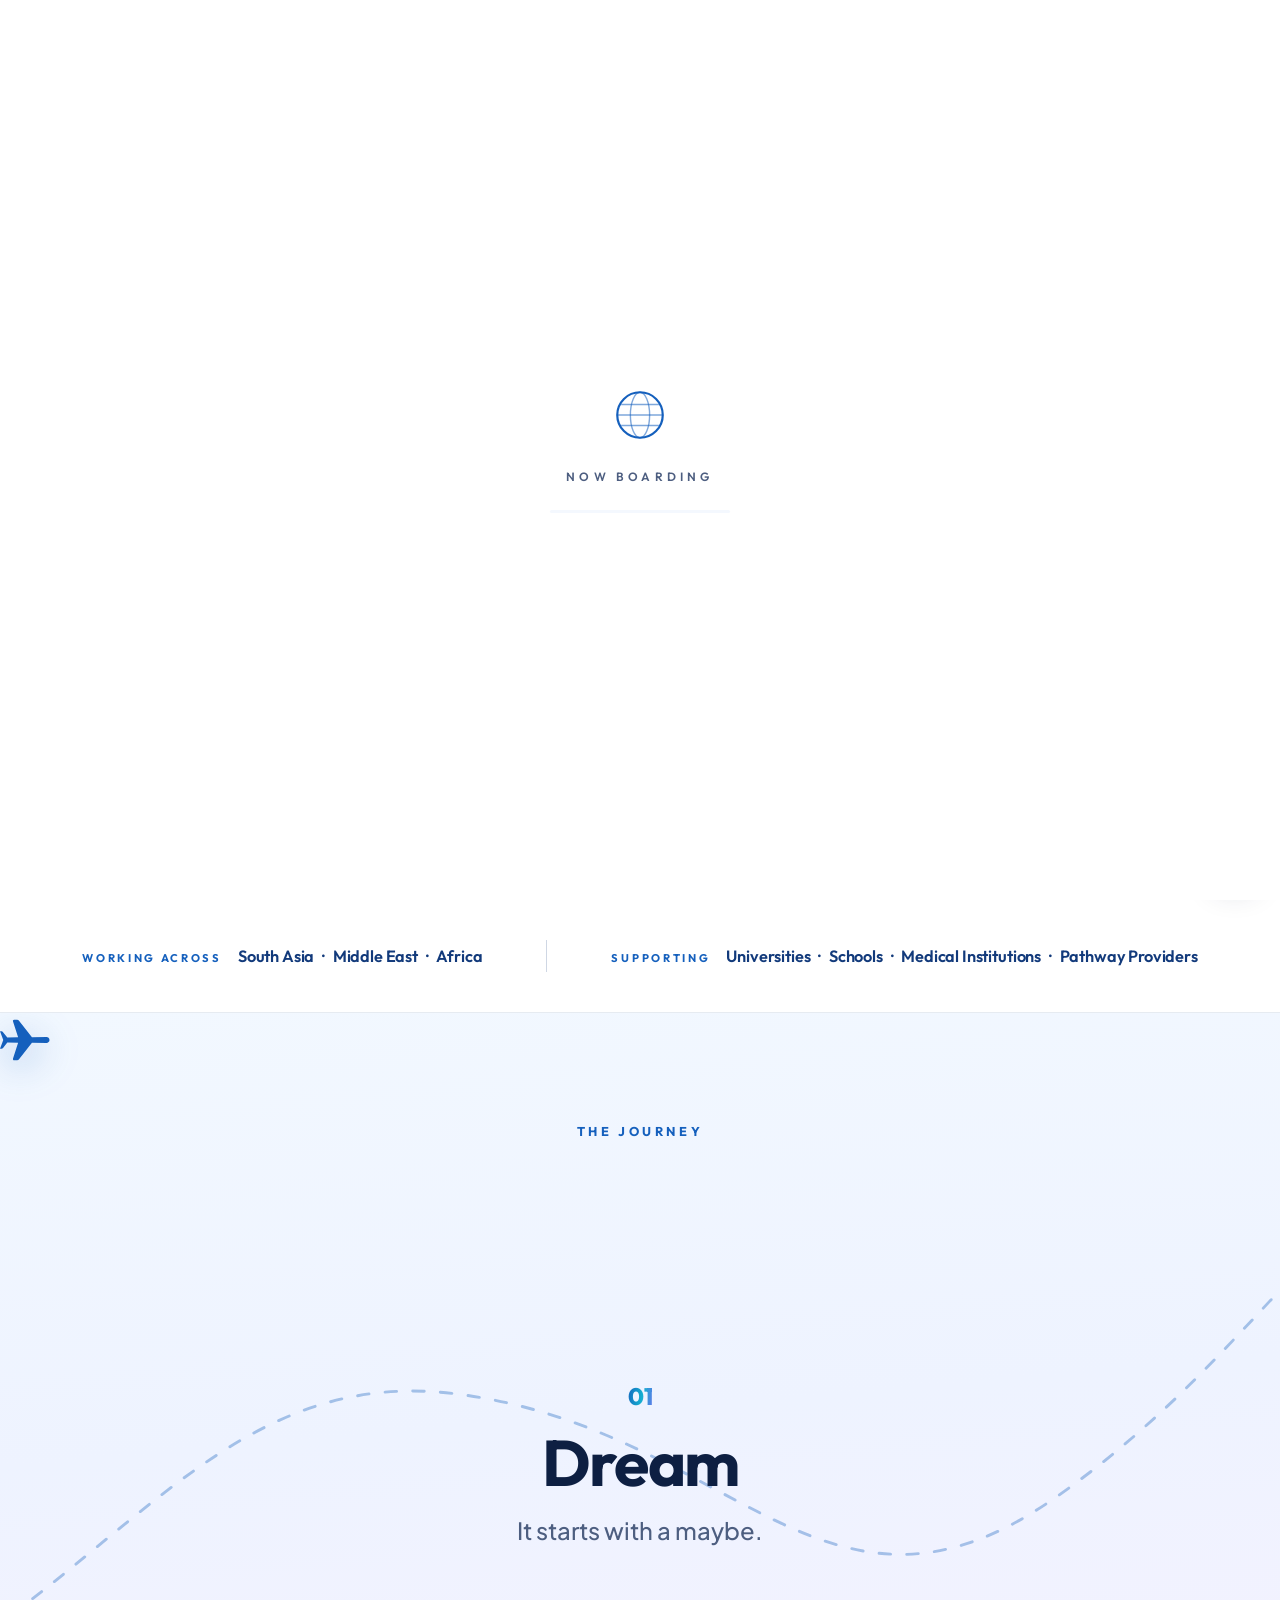
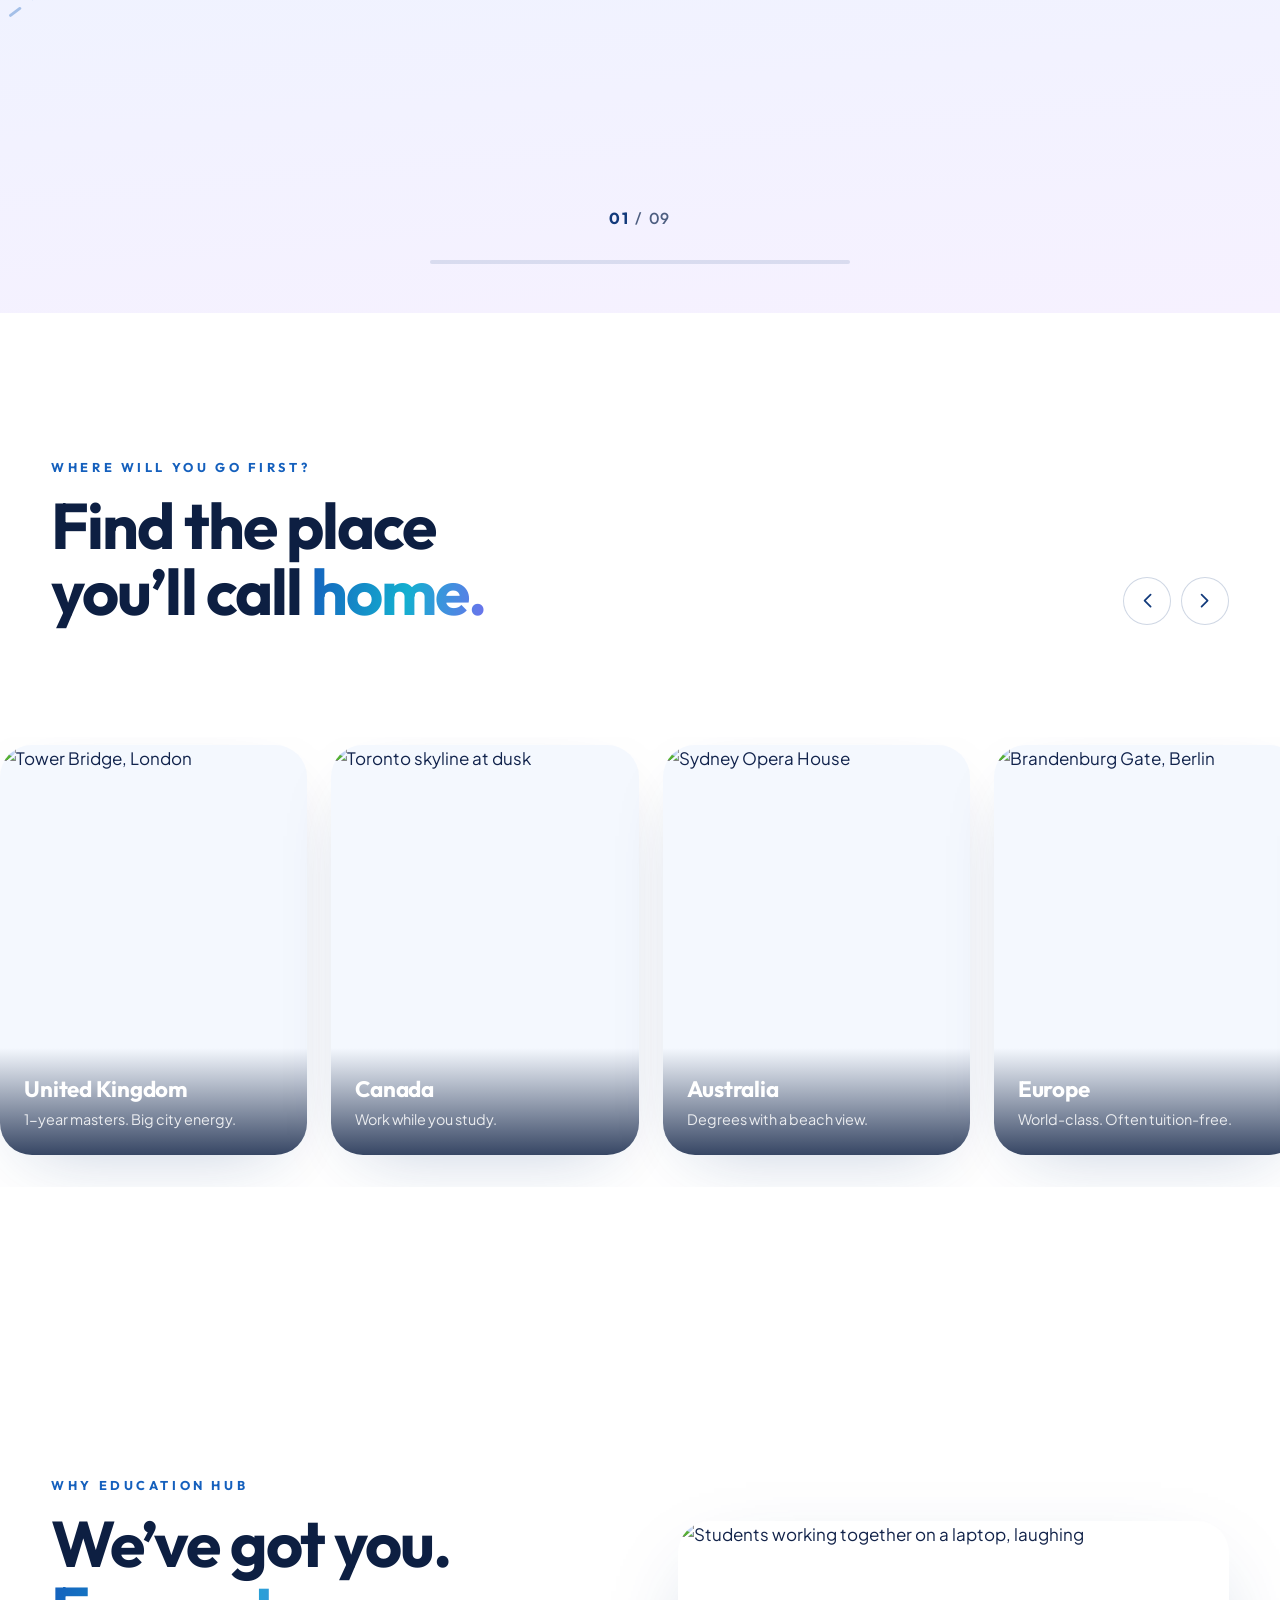
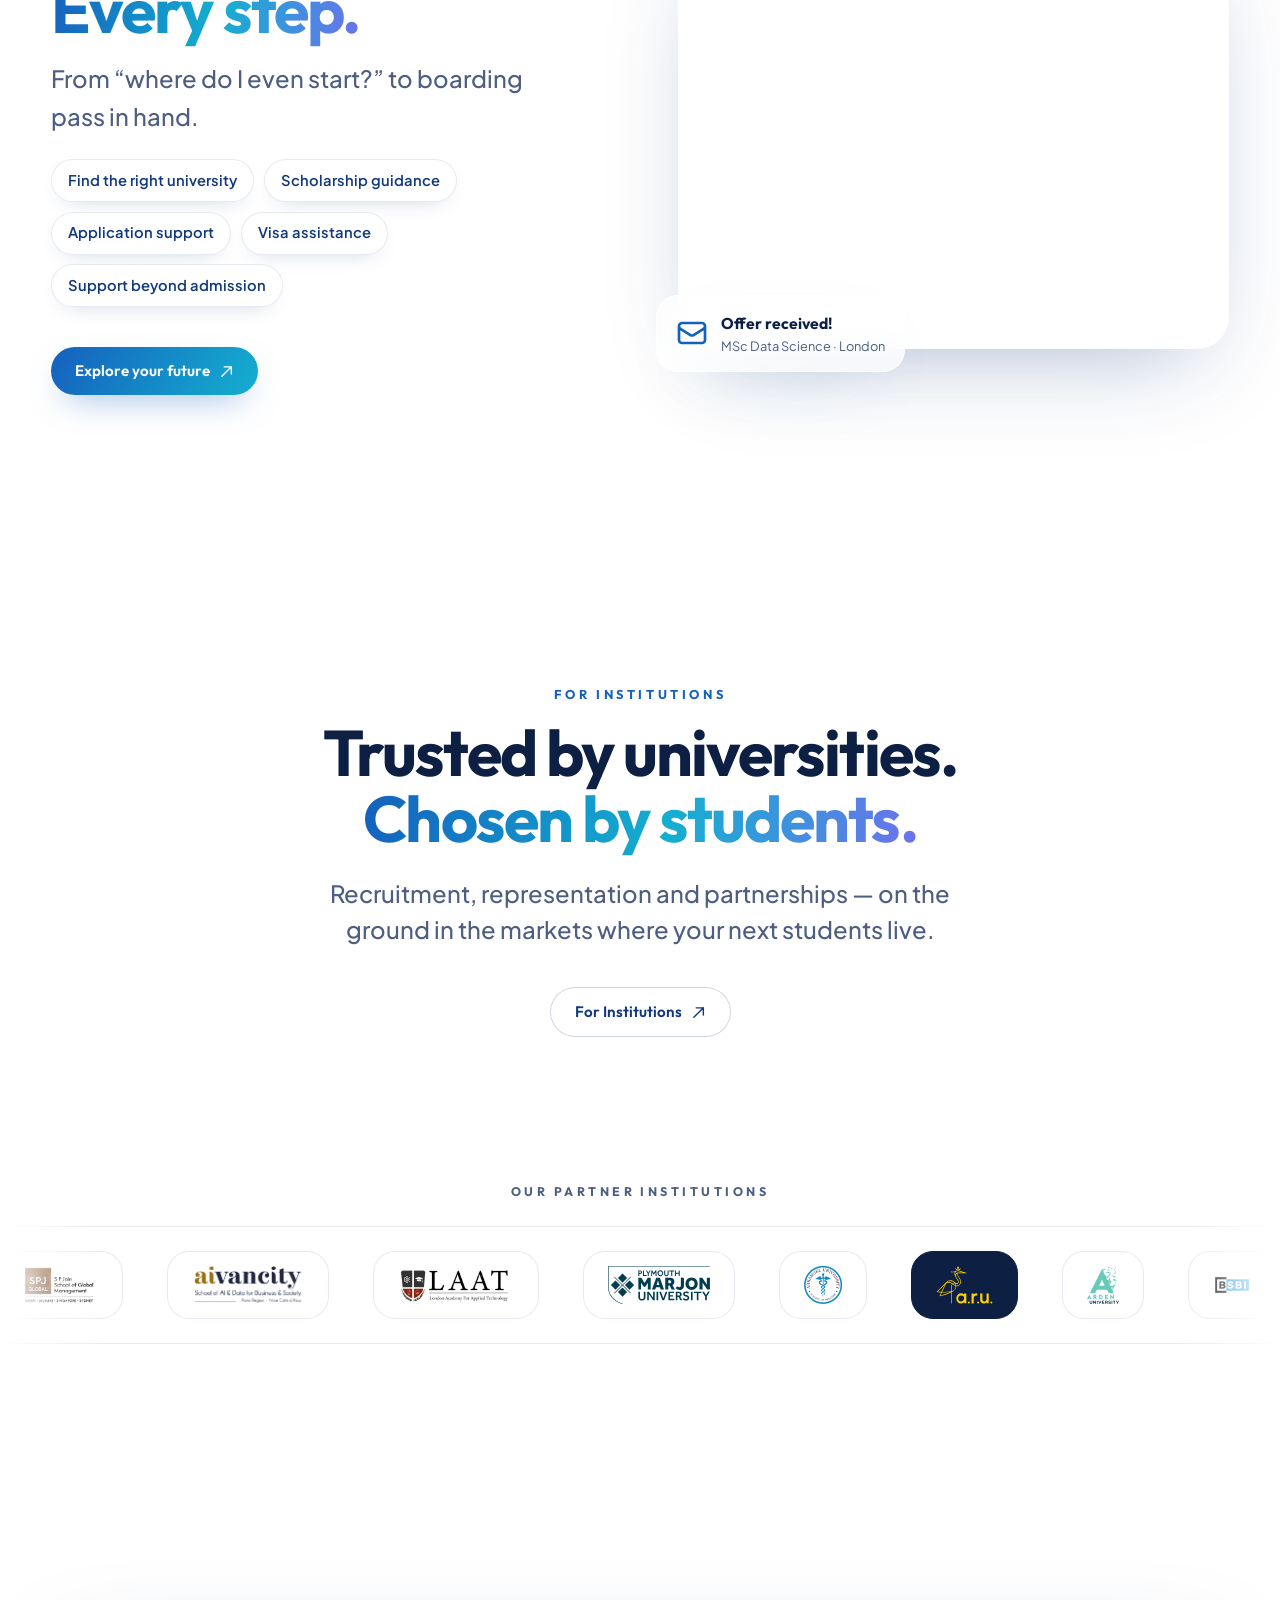
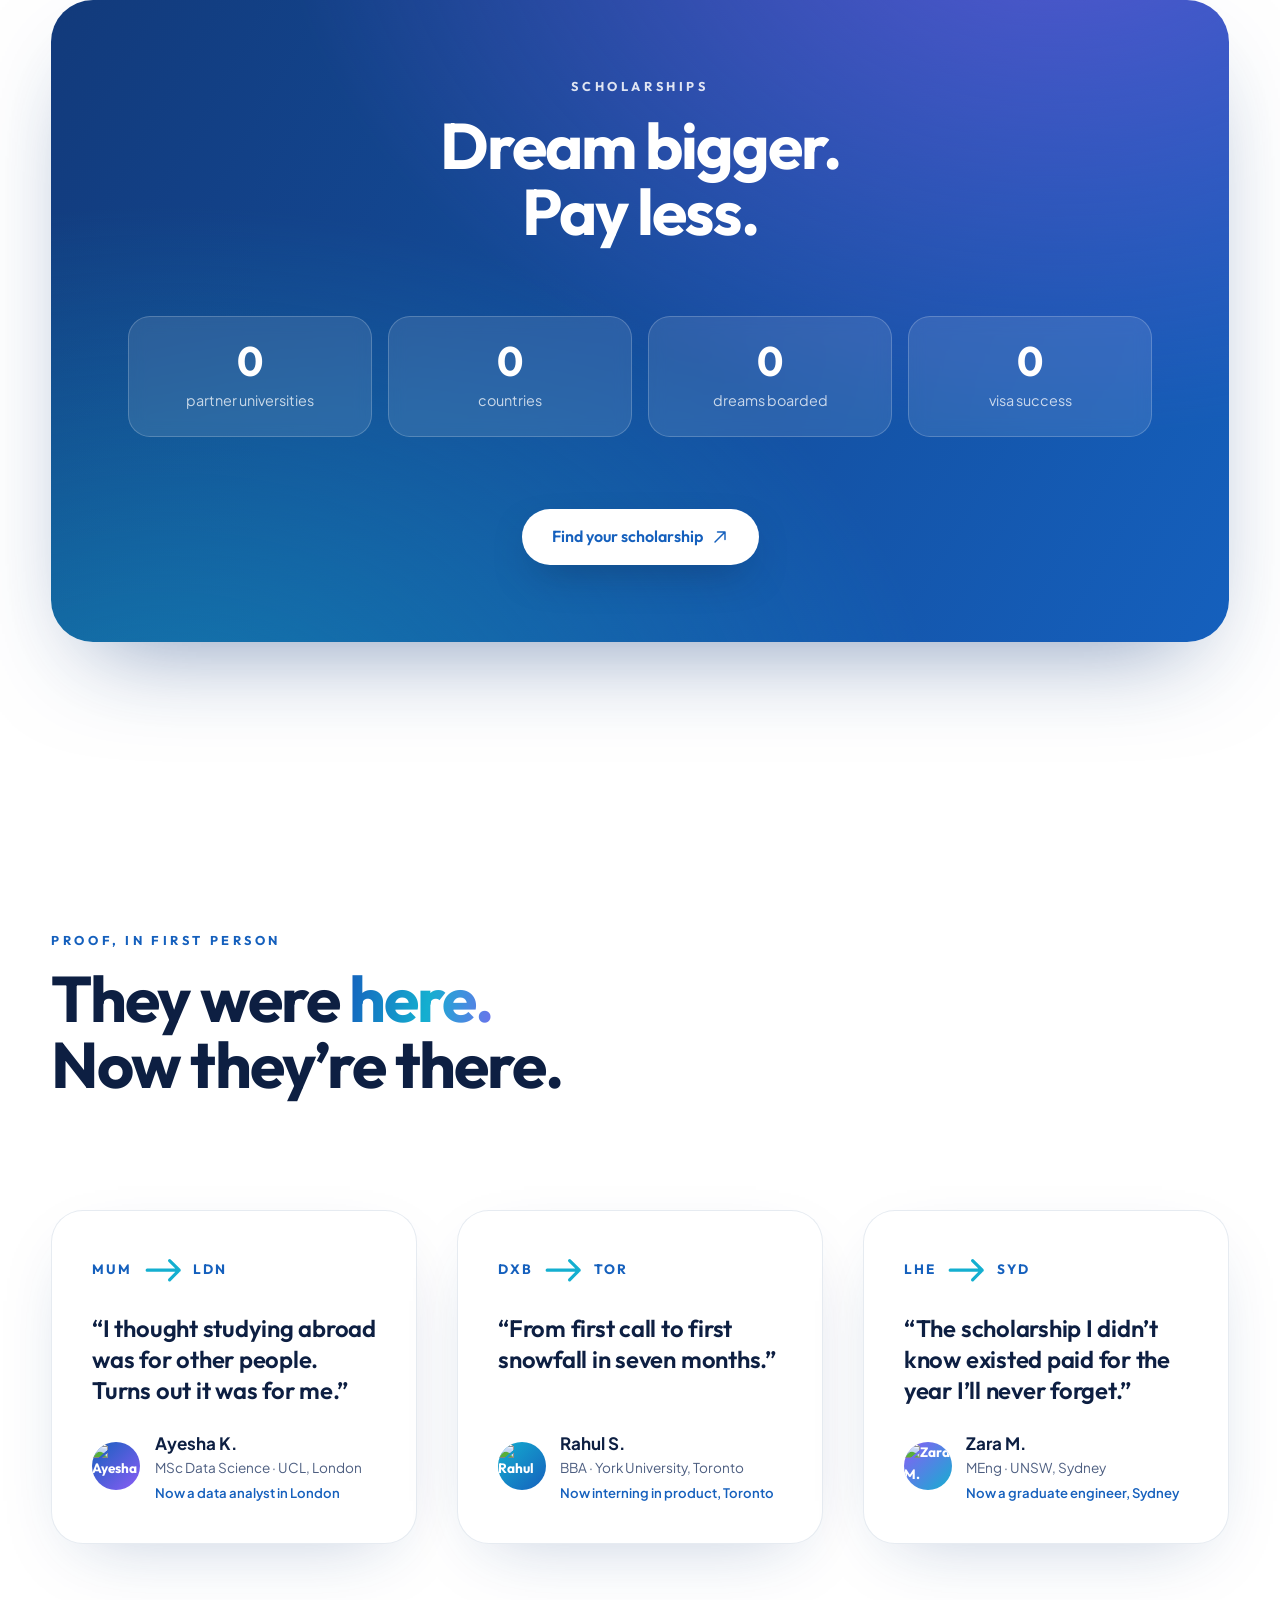
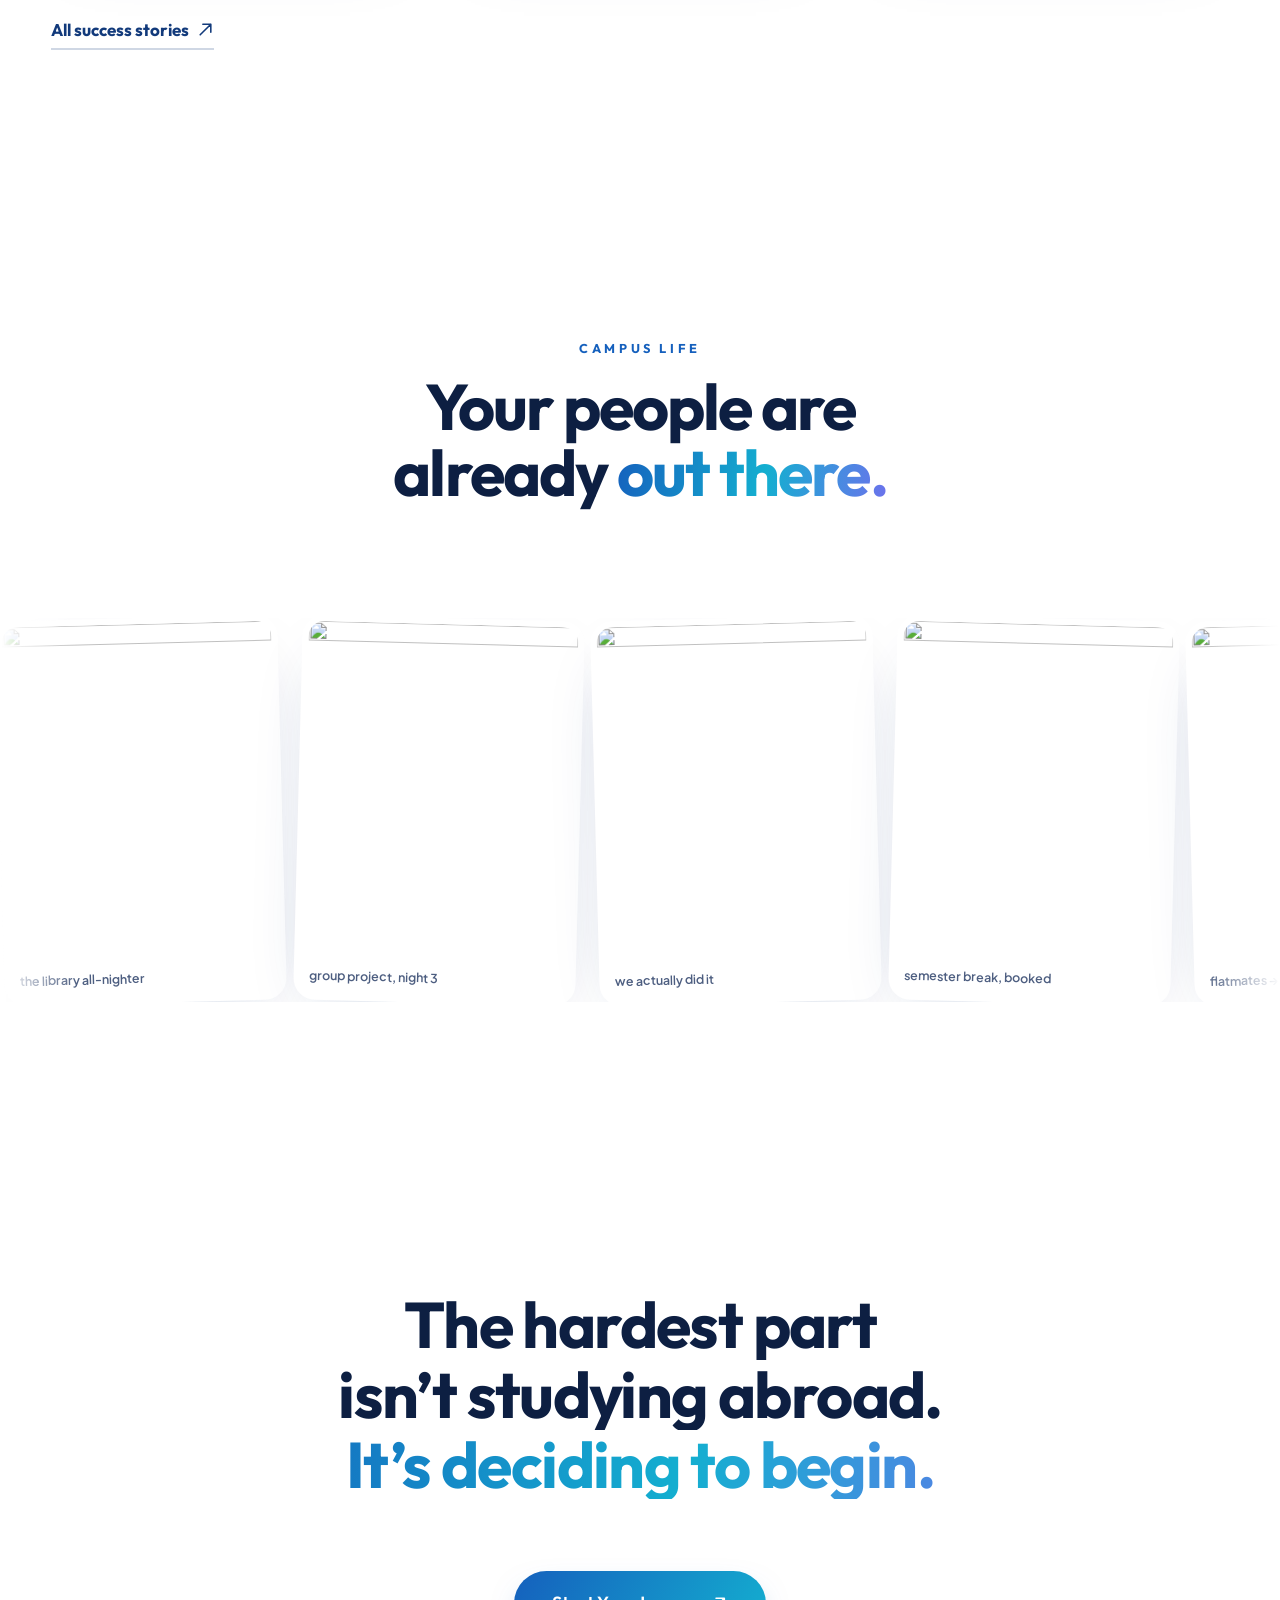
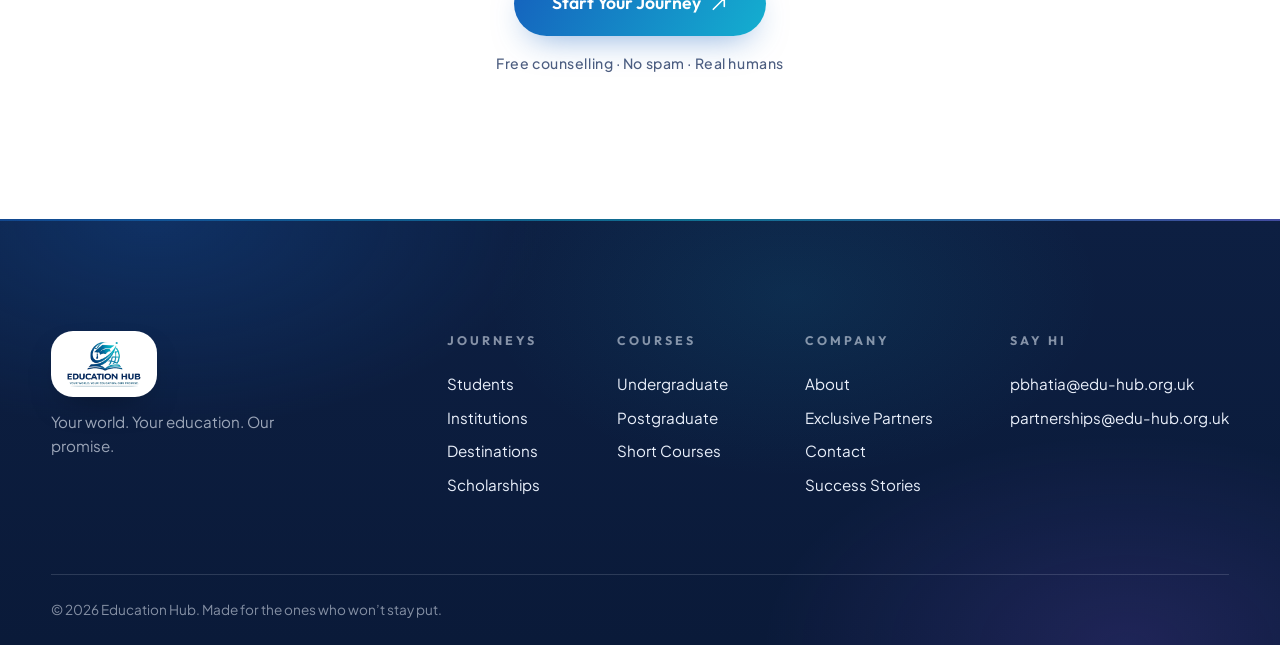
==== commit 1993306e: "Final refinements: full UG catalogue, Full MBA, short-course terms, footer & nav polish - UG courses" ====
--- a/index.html
+++ b/index.html
@@ -54,7 +54,7 @@
         </div>
       </div>
       <a href="institutions.html">Institutions</a>
-      <a href="partners.html">Exc Partners</a>
+      <a href="partners.html">Exclusive Partner</a>
       <div class="nav-item">
         <button type="button" class="nav-drop-trigger" aria-expanded="false" aria-haspopup="true">Contact
           <svg viewBox="0 0 24 24" fill="none" stroke="currentColor" stroke-width="2.4" aria-hidden="true"><path stroke-linecap="round" stroke-linejoin="round" d="m19.5 8.25-7.5 7.5-7.5-7.5"/></svg>
@@ -83,7 +83,7 @@
         <a href="short-courses.html">Short Courses</a>
       </div>
       <a href="institutions.html">Institutions</a>
-      <a href="partners.html">Exc Partners</a>
+      <a href="partners.html">Exclusive Partner</a>
       <div class="mm-group">
         <p class="mm-label">Contact</p>
         <a href="contact-institutions.html">For Institutions</a>
@@ -464,7 +464,7 @@
     <div class="footer-top">
       <div class="footer-brand">
         <a href="index.html" class="nav-brand footer-logo" aria-label="Education Hub — home">
-          <img src="assets/logo-nav.png" alt="Education Hub" class="nav-logo">
+          <img src="assets/logo-nav.png" alt="Education Hub" class="footer-logo-img">
         </a>
         <p class="footer-tagline">Your world. Your education. Our promise.</p>
       </div>
--- a/css/style.css
+++ b/css/style.css
@@ -132,7 +132,9 @@
 }
 .nav-brand b { font-weight: 800; }
 .nav-mark { width: 64px; }
-.nav-logo { height: 44px; width: auto; display: block; }
+.nav-logo { height: 48px; width: auto; display: block; }
+.nav-links a[aria-current="page"] { color: var(--azure); }
+.nav-links a[aria-current="page"]::after { transform: scaleX(1); }
 .nav-links { display: flex; gap: 1.75rem; margin-left: auto; }
 .nav-links a {
   position: relative;
@@ -2421,7 +2423,7 @@
 
 /* nav logo: trimmed asset renders at true size now */
 @media (max-width: 900px) {
-  .nav-logo { height: 34px; }
+  .nav-logo { height: 38px; }
 }
 
 /* ─── nav dropdowns (Courses / Contact) ─── */
@@ -2701,3 +2703,32 @@
 @media (max-height: 700px) {
   .mobile-menu.open { place-items: start center; overflow-y: auto; padding: 5.5rem 1rem 2rem; }
 }
+
+/* ═══════════════════════════════════════════════════════════
+   FINAL REFINEMENTS — footer branding + depth
+   Footer now carries the same logo asset as the header (on a
+   white chip so the navy wordmark reads on the navy footer),
+   with subtle brand-gradient glows for depth. Static, minimal.
+   ═══════════════════════════════════════════════════════════ */
+.footer {
+  position: relative; overflow: hidden;
+  background: linear-gradient(180deg, var(--navy-900) 0%, #0a1a39 100%);
+}
+.footer::before {
+  content: ""; position: absolute; inset: 0; z-index: 0; pointer-events: none;
+  background:
+    radial-gradient(560px 300px at 12% 0%, rgba(21, 96, 189, 0.28), transparent 70%),
+    radial-gradient(520px 300px at 88% 100%, rgba(139, 92, 246, 0.16), transparent 70%),
+    radial-gradient(440px 260px at 62% 18%, rgba(20, 175, 208, 0.10), transparent 70%);
+}
+.footer::after {
+  content: ""; position: absolute; top: 0; left: 0; right: 0; height: 2px;
+  background: var(--grad-brand); opacity: 0.55;
+}
+.footer-top, .footer-bottom { position: relative; z-index: 1; }
+.footer-logo-img {
+  height: 66px; width: auto; display: block;
+  background: #fff; padding: 0.55rem 0.95rem; border-radius: var(--r-md);
+  box-shadow: 0 14px 34px -18px rgba(0, 0, 0, 0.5);
+}
+@media (max-width: 560px) { .footer-logo-img { height: 58px; } }
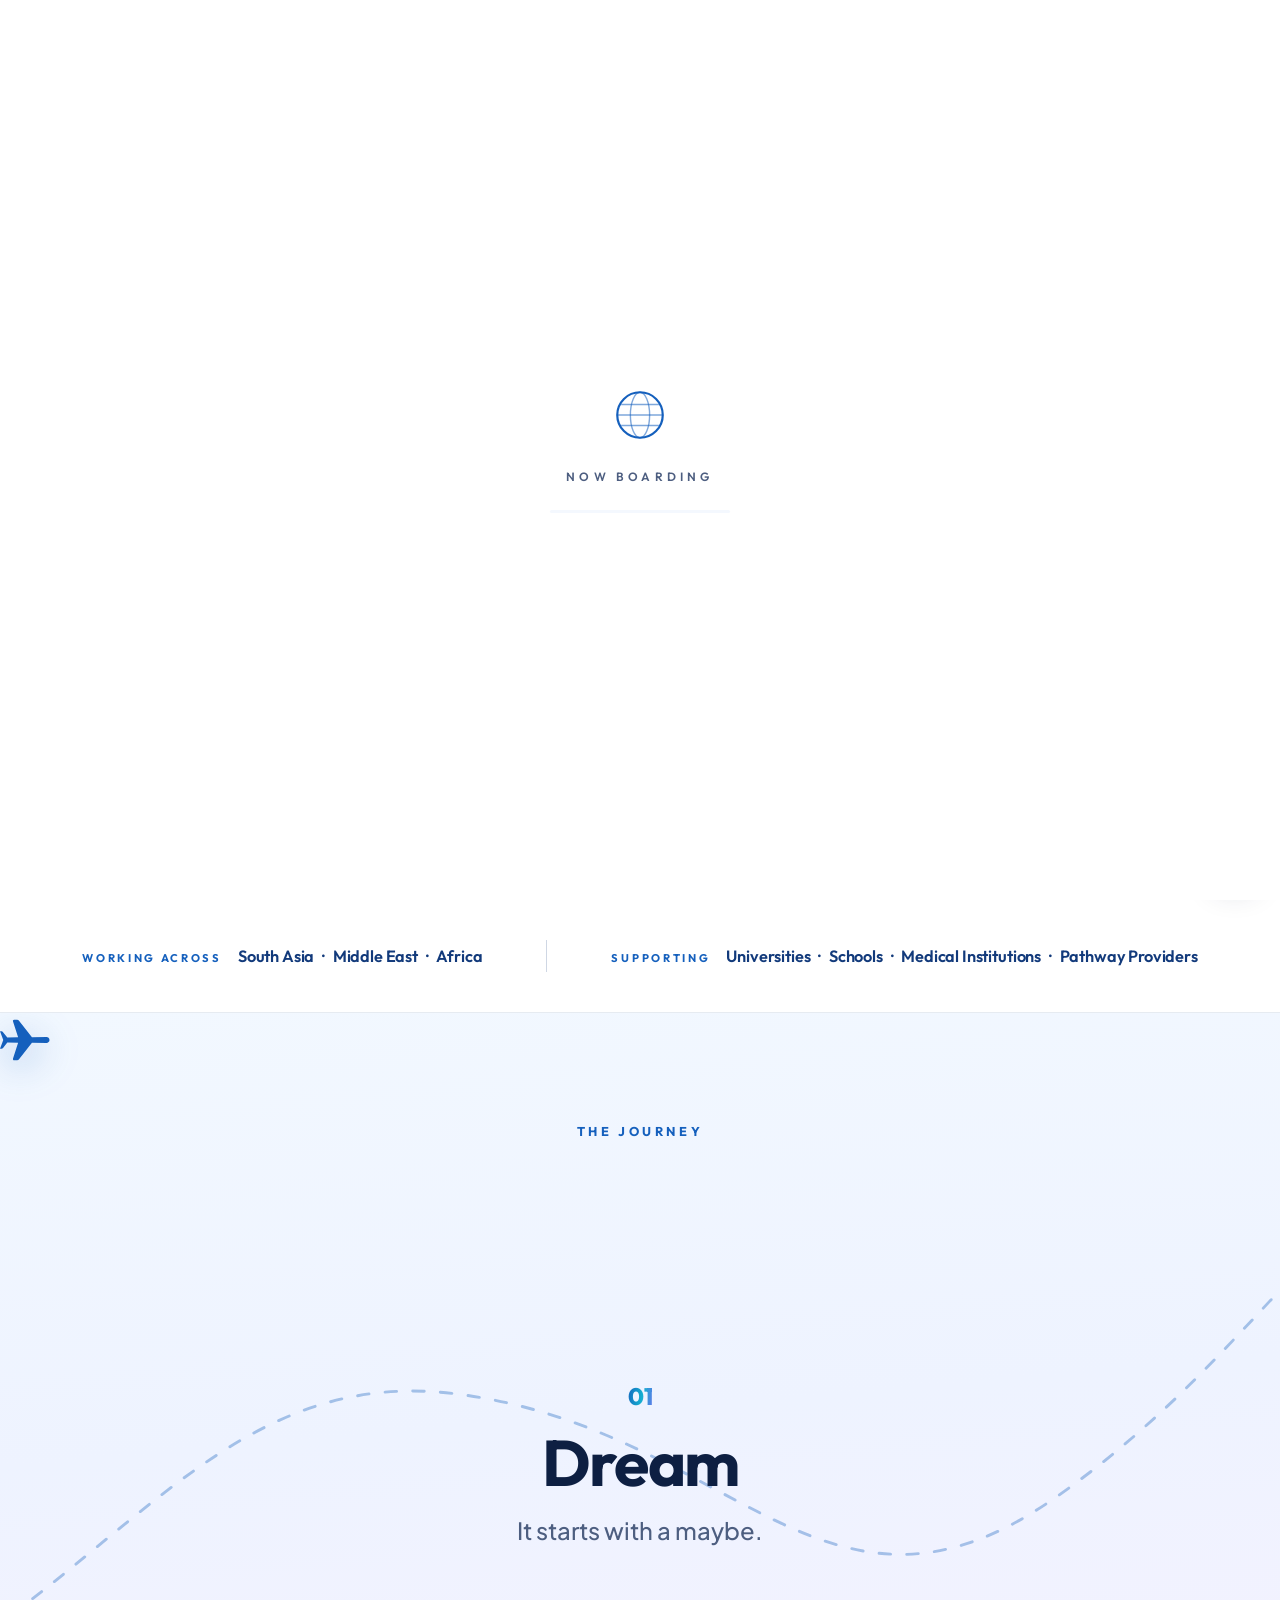
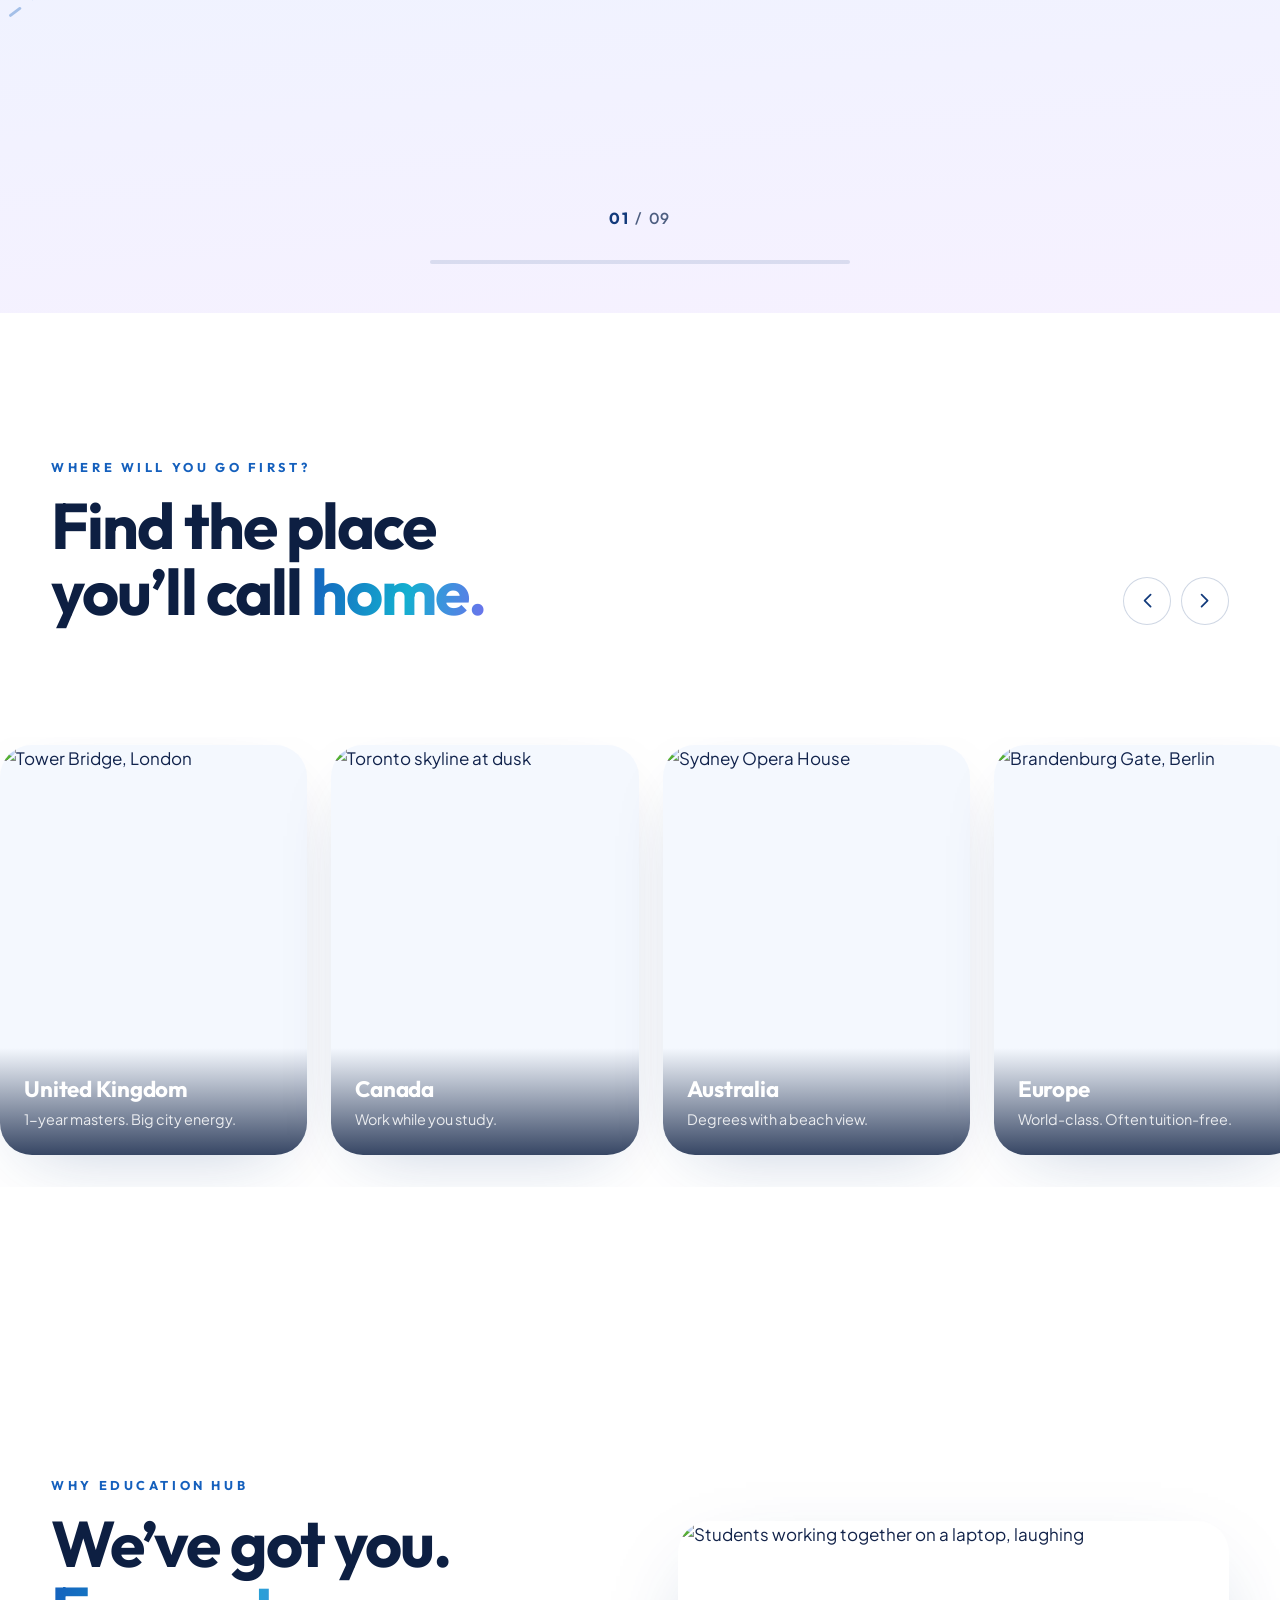
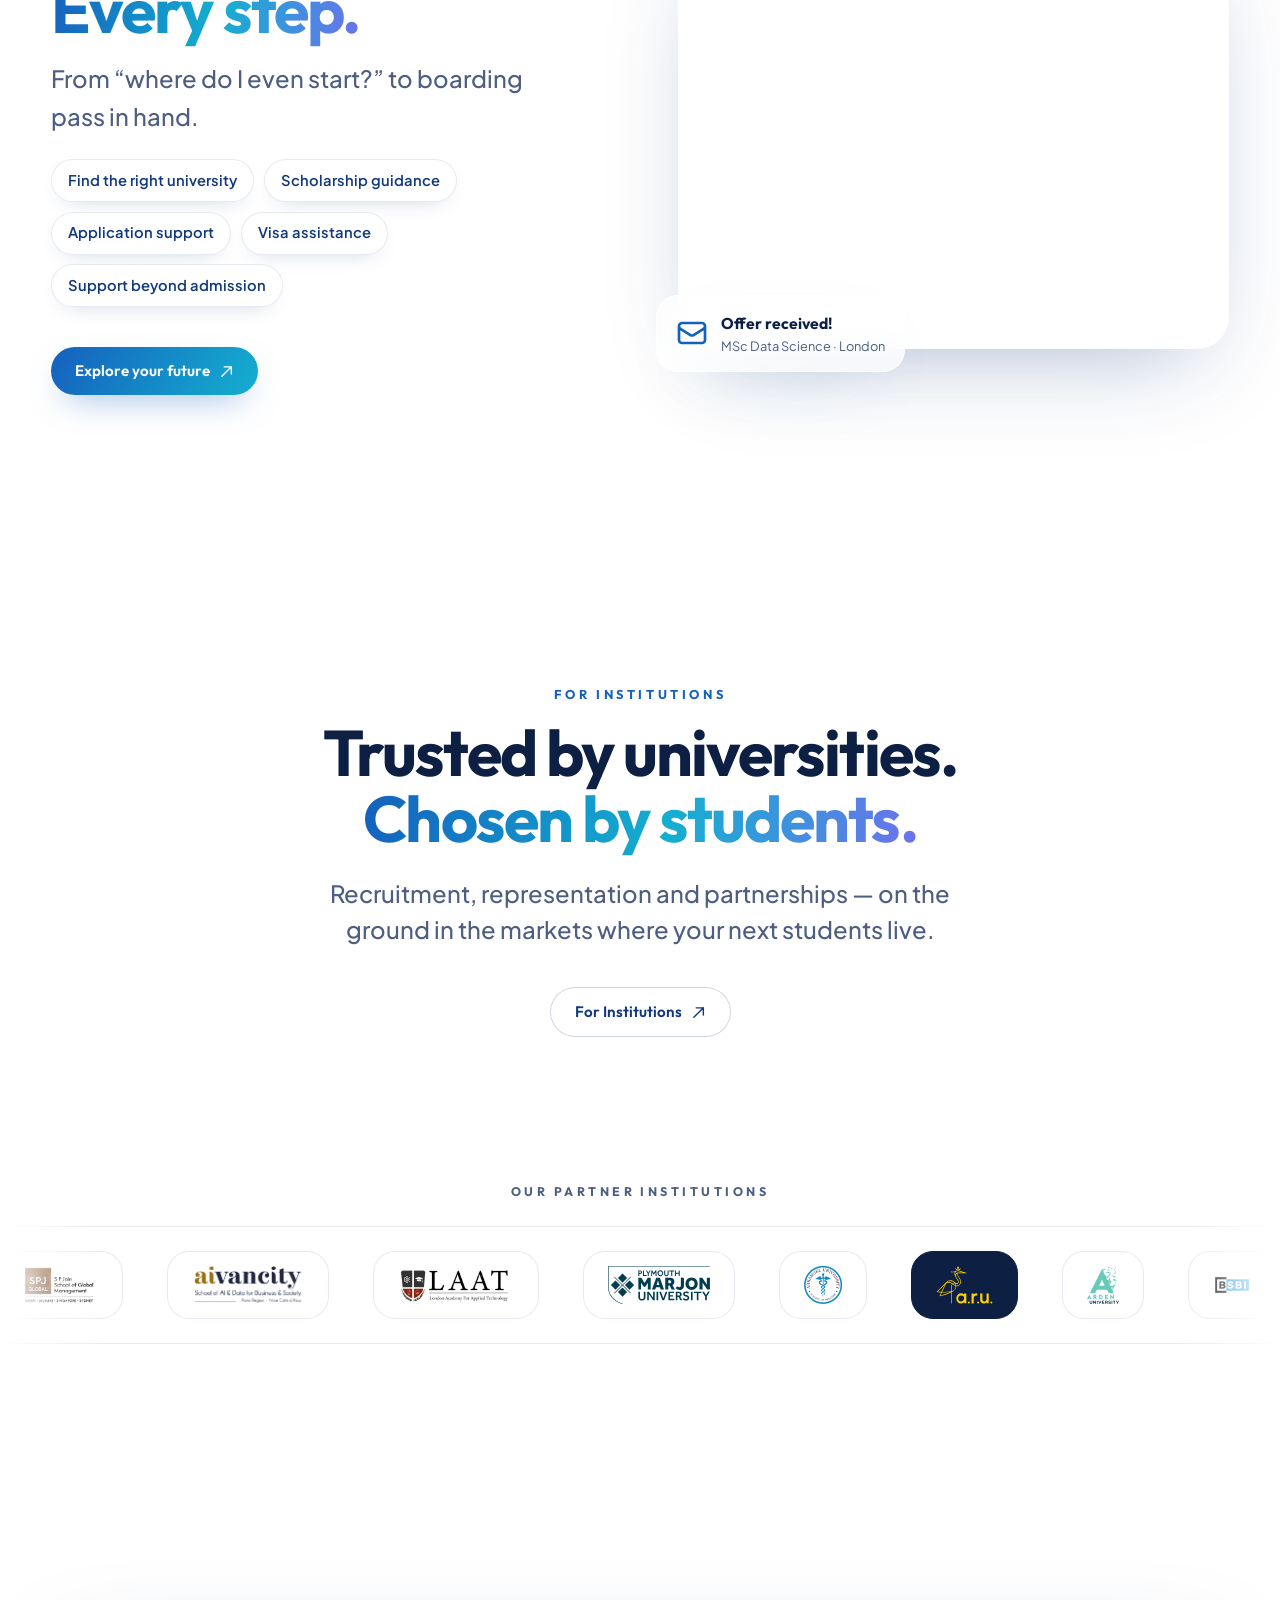
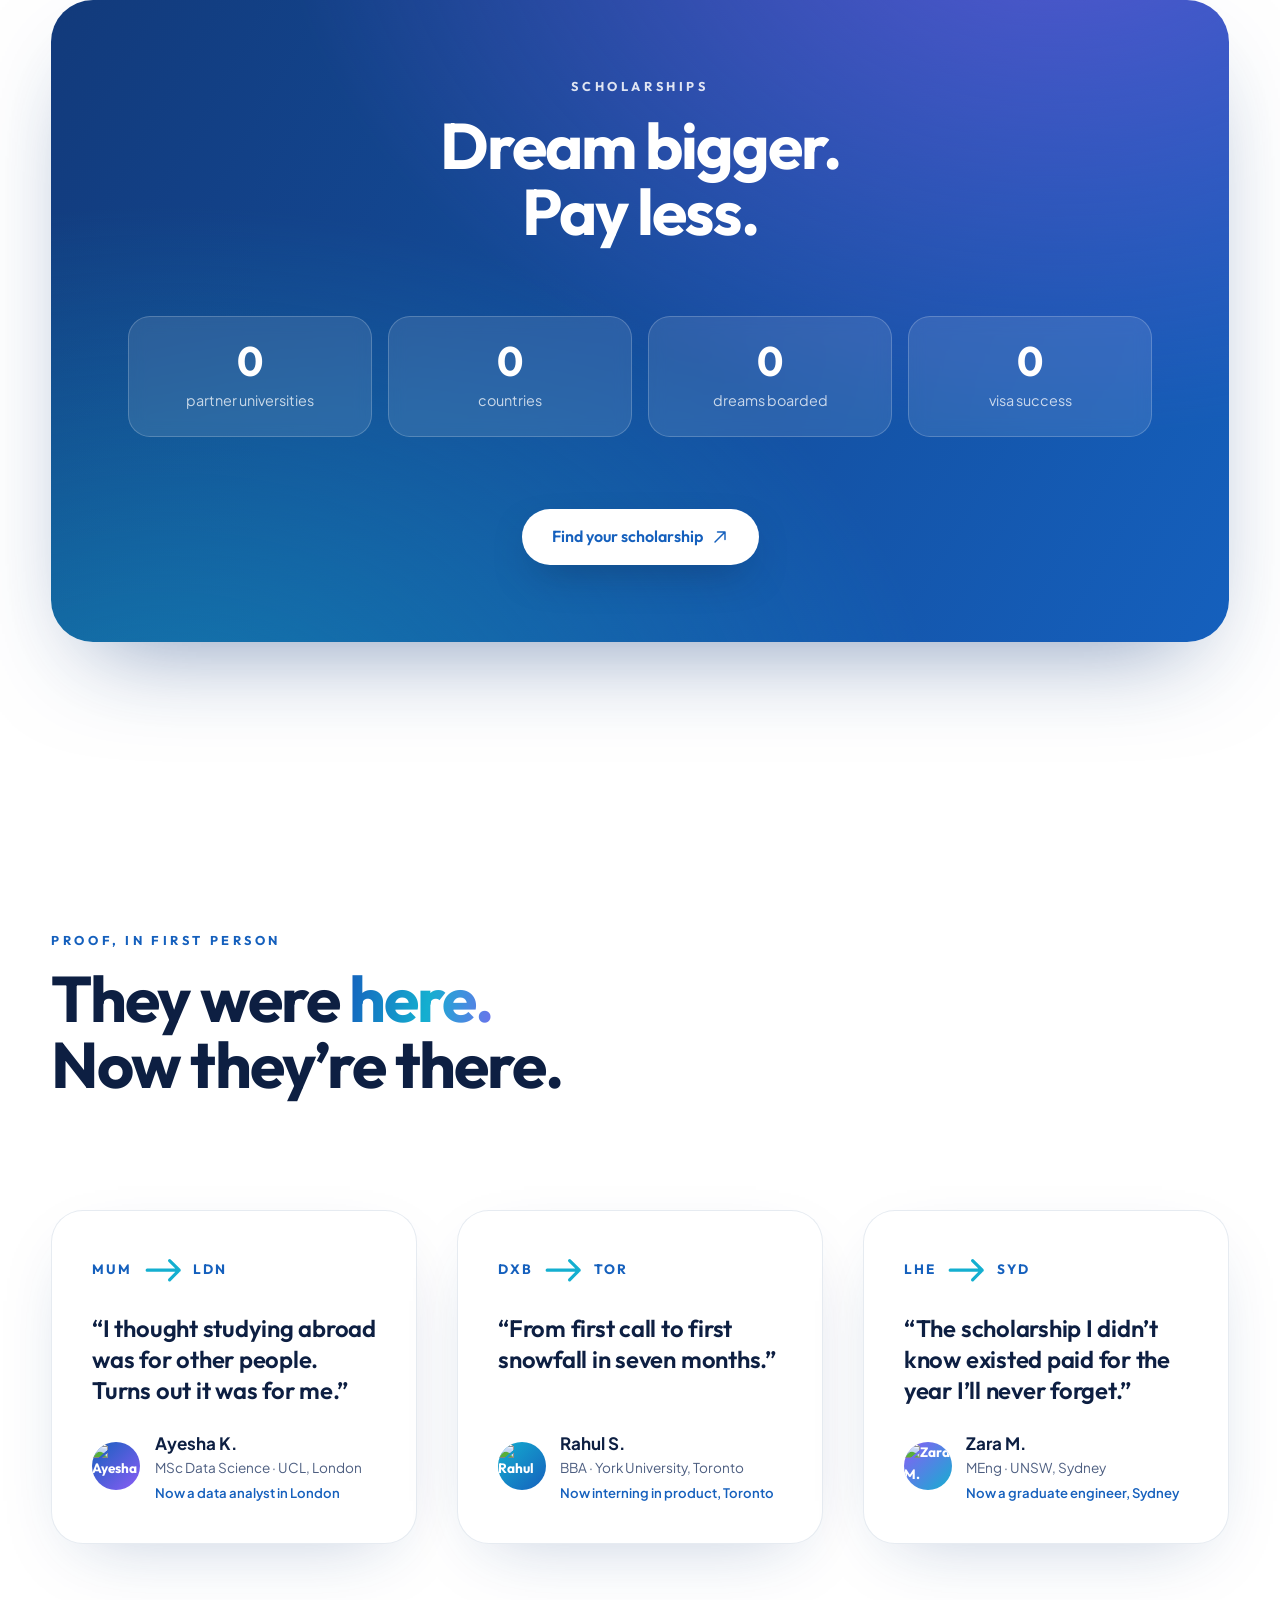
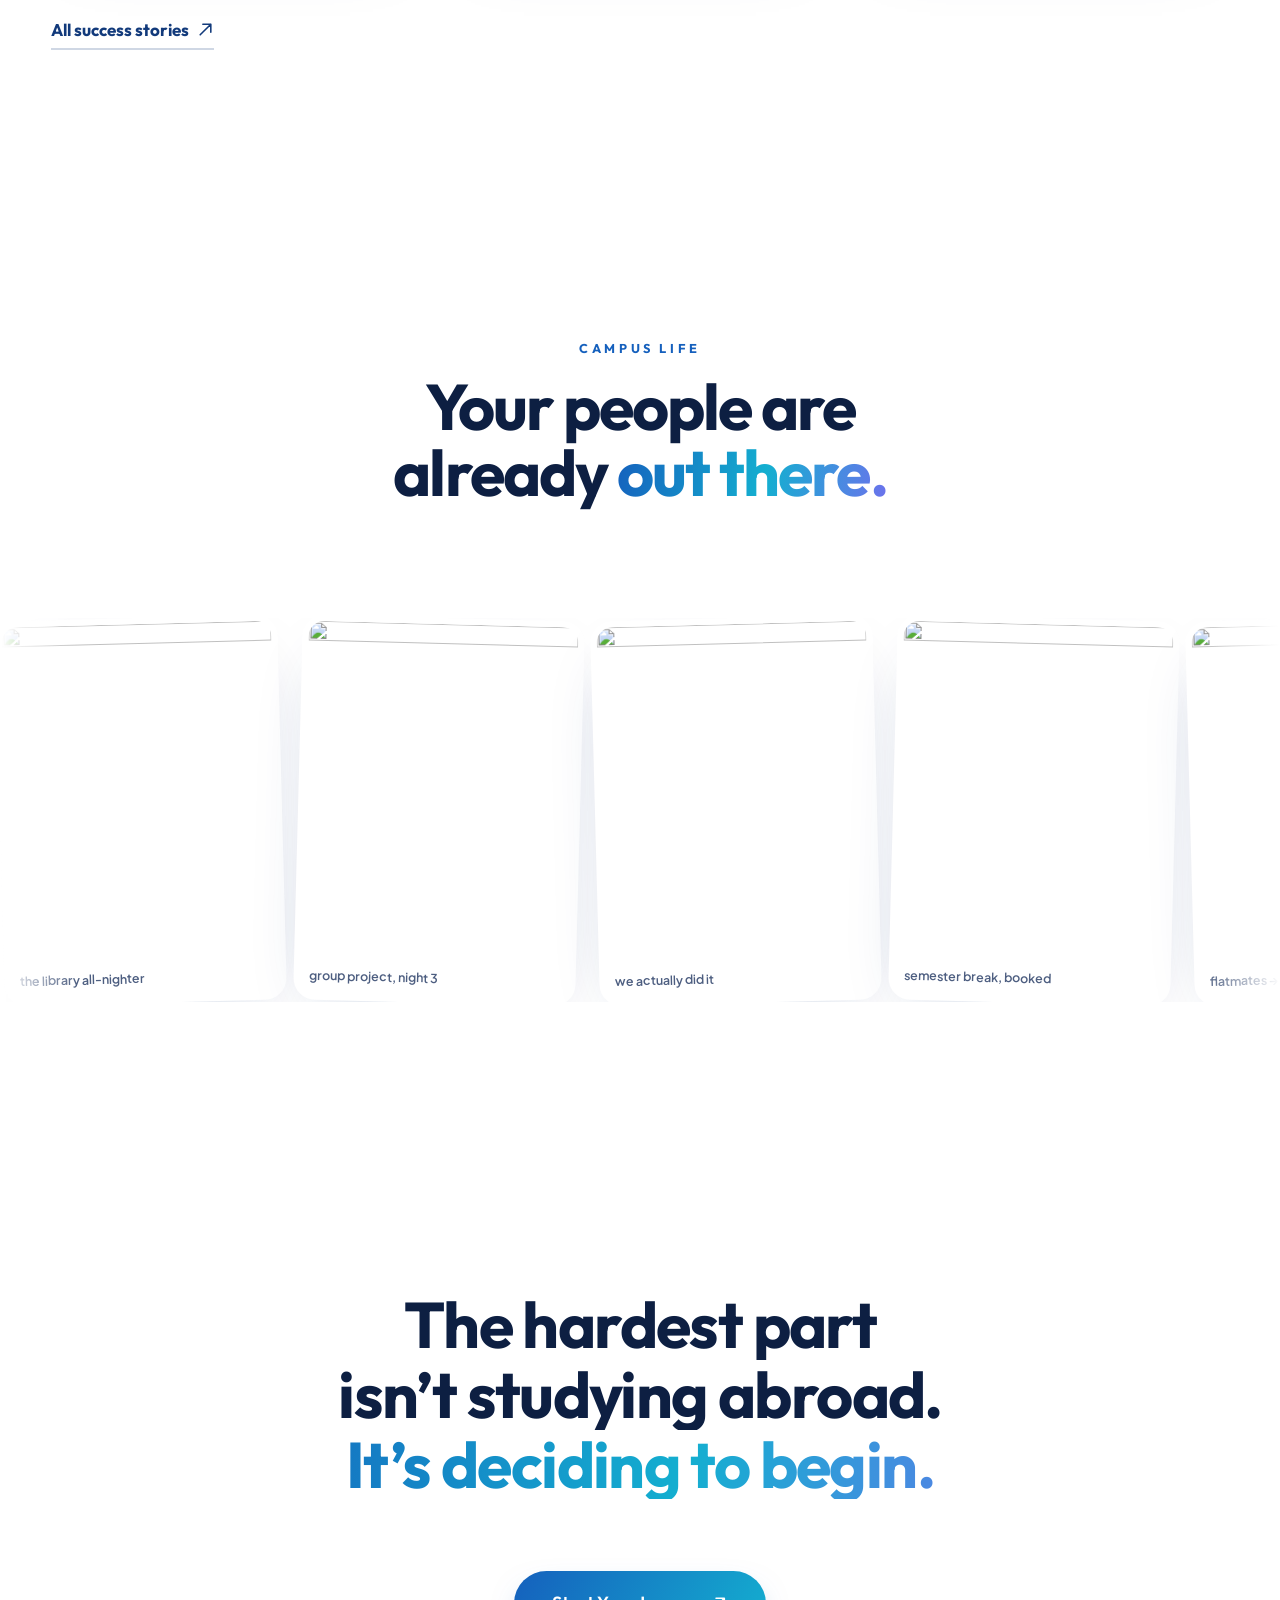
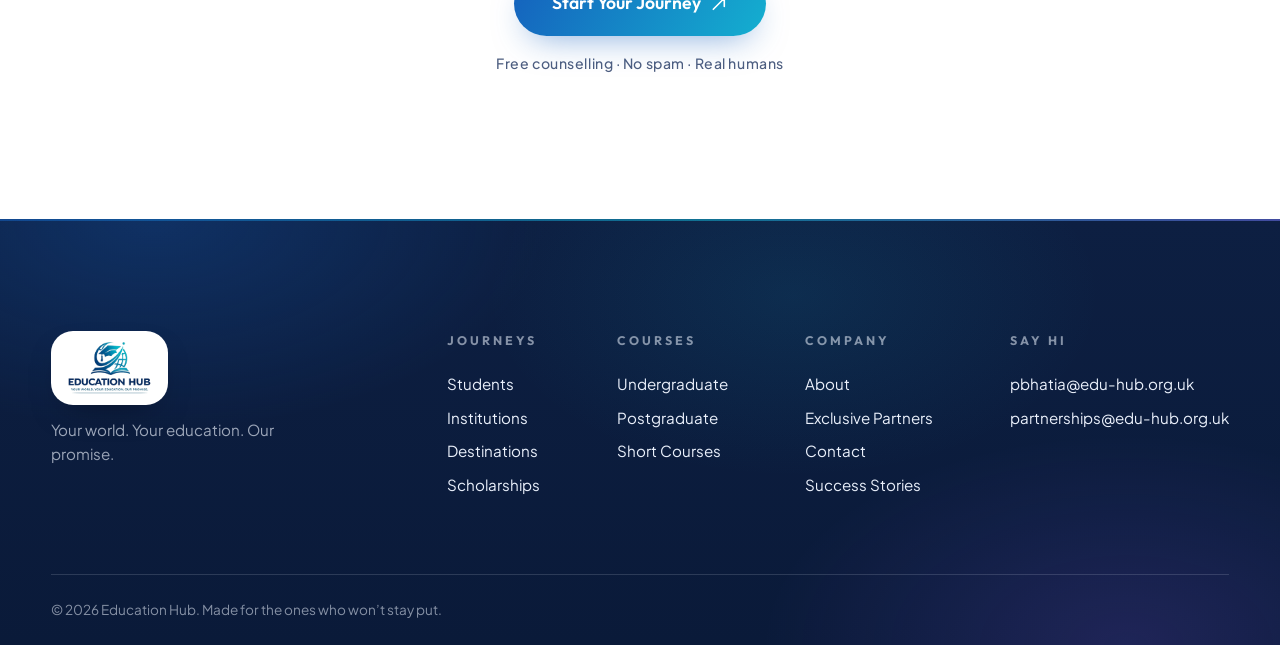
==== commit 4ff16fe7: "Final polish: UG card parity, Know More CTAs, contact details, favicon, nav highlight - UG cards: al" ====
--- a/index.html
+++ b/index.html
@@ -5,6 +5,8 @@
   <meta name="viewport" content="width=device-width, initial-scale=1.0">
   <title>Education Hub — Your Next Chapter Begins Beyond Borders</title>
   <meta name="description" content="Education Hub guides students to the right campus abroad — and represents universities, schools and pathway providers in the markets where their next students live. Recruitment, representation, partnerships.">
+  <link rel="icon" type="image/png" href="assets/favicon.png">
+  <link rel="apple-touch-icon" href="assets/favicon.png">
   <link rel="preconnect" href="https://fonts.googleapis.com">
   <link rel="preconnect" href="https://fonts.gstatic.com" crossorigin>
   <link href="https://fonts.googleapis.com/css2?family=Outfit:wght@500;600;700&family=Plus+Jakarta+Sans:wght@400;500;600;700&display=swap" rel="stylesheet">
--- a/css/style.css
+++ b/css/style.css
@@ -132,7 +132,7 @@
 }
 .nav-brand b { font-weight: 800; }
 .nav-mark { width: 64px; }
-.nav-logo { height: 48px; width: auto; display: block; }
+.nav-logo { height: 52px; width: auto; display: block; }
 .nav-links a[aria-current="page"] { color: var(--azure); }
 .nav-links a[aria-current="page"]::after { transform: scaleX(1); }
 .nav-links { display: flex; gap: 1.75rem; margin-left: auto; }
@@ -2423,7 +2423,7 @@
 
 /* nav logo: trimmed asset renders at true size now */
 @media (max-width: 900px) {
-  .nav-logo { height: 38px; }
+  .nav-logo { height: 40px; }
 }
 
 /* ─── nav dropdowns (Courses / Contact) ─── */
@@ -2727,8 +2727,15 @@
 }
 .footer-top, .footer-bottom { position: relative; z-index: 1; }
 .footer-logo-img {
-  height: 66px; width: auto; display: block;
-  background: #fff; padding: 0.55rem 0.95rem; border-radius: var(--r-md);
+  height: 74px; width: auto; display: block;
+  background: #fff; padding: 0.6rem 1rem; border-radius: var(--r-md);
   box-shadow: 0 14px 34px -18px rgba(0, 0, 0, 0.5);
 }
-@media (max-width: 560px) { .footer-logo-img { height: 58px; } }
+@media (max-width: 560px) { .footer-logo-img { height: 62px; } }
+
+/* ═══════════════════════════════════════════════════════════
+   FINAL POLISH — Exclusive Partner is a persistently
+   highlighted nav item (client instruction), site-wide.
+   ═══════════════════════════════════════════════════════════ */
+.nav-links a[href="partners.html"] { color: var(--azure); font-weight: 700; }
+.mobile-menu nav > a[href="partners.html"] { color: var(--azure); }
